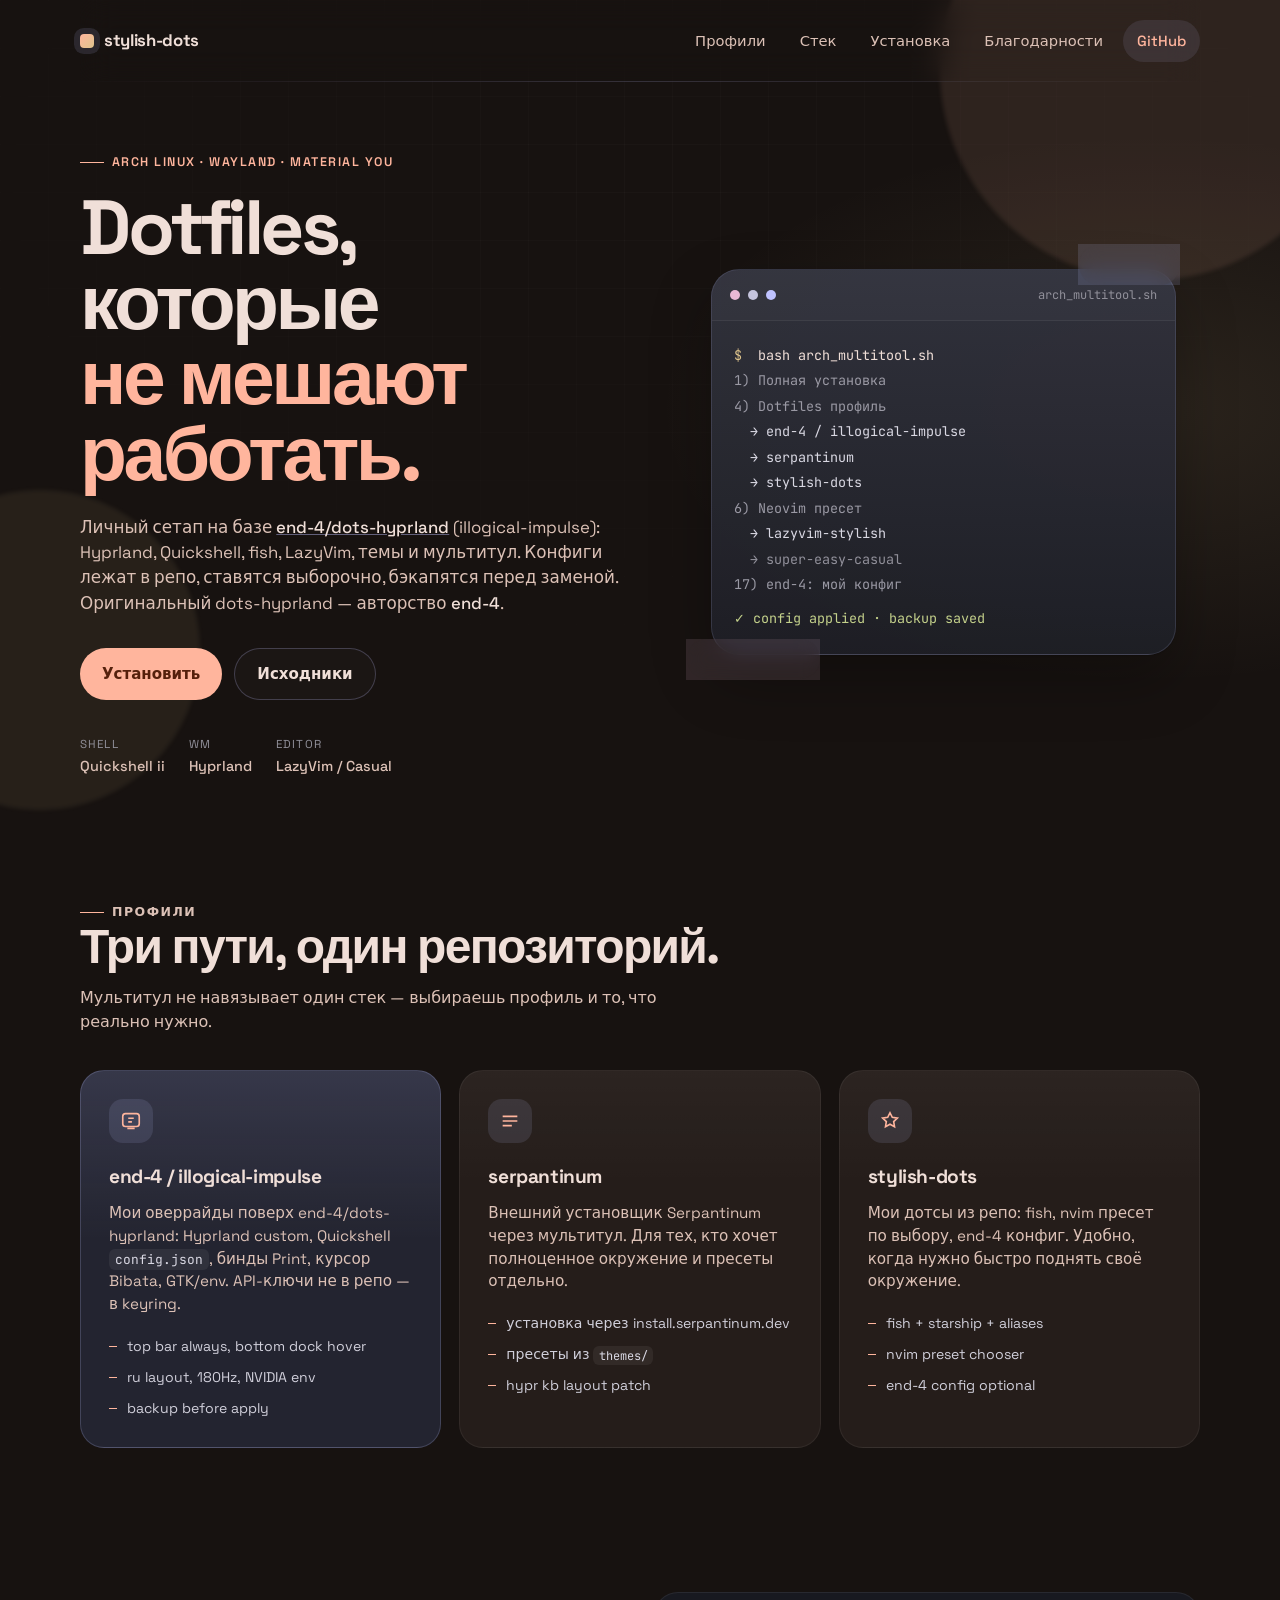
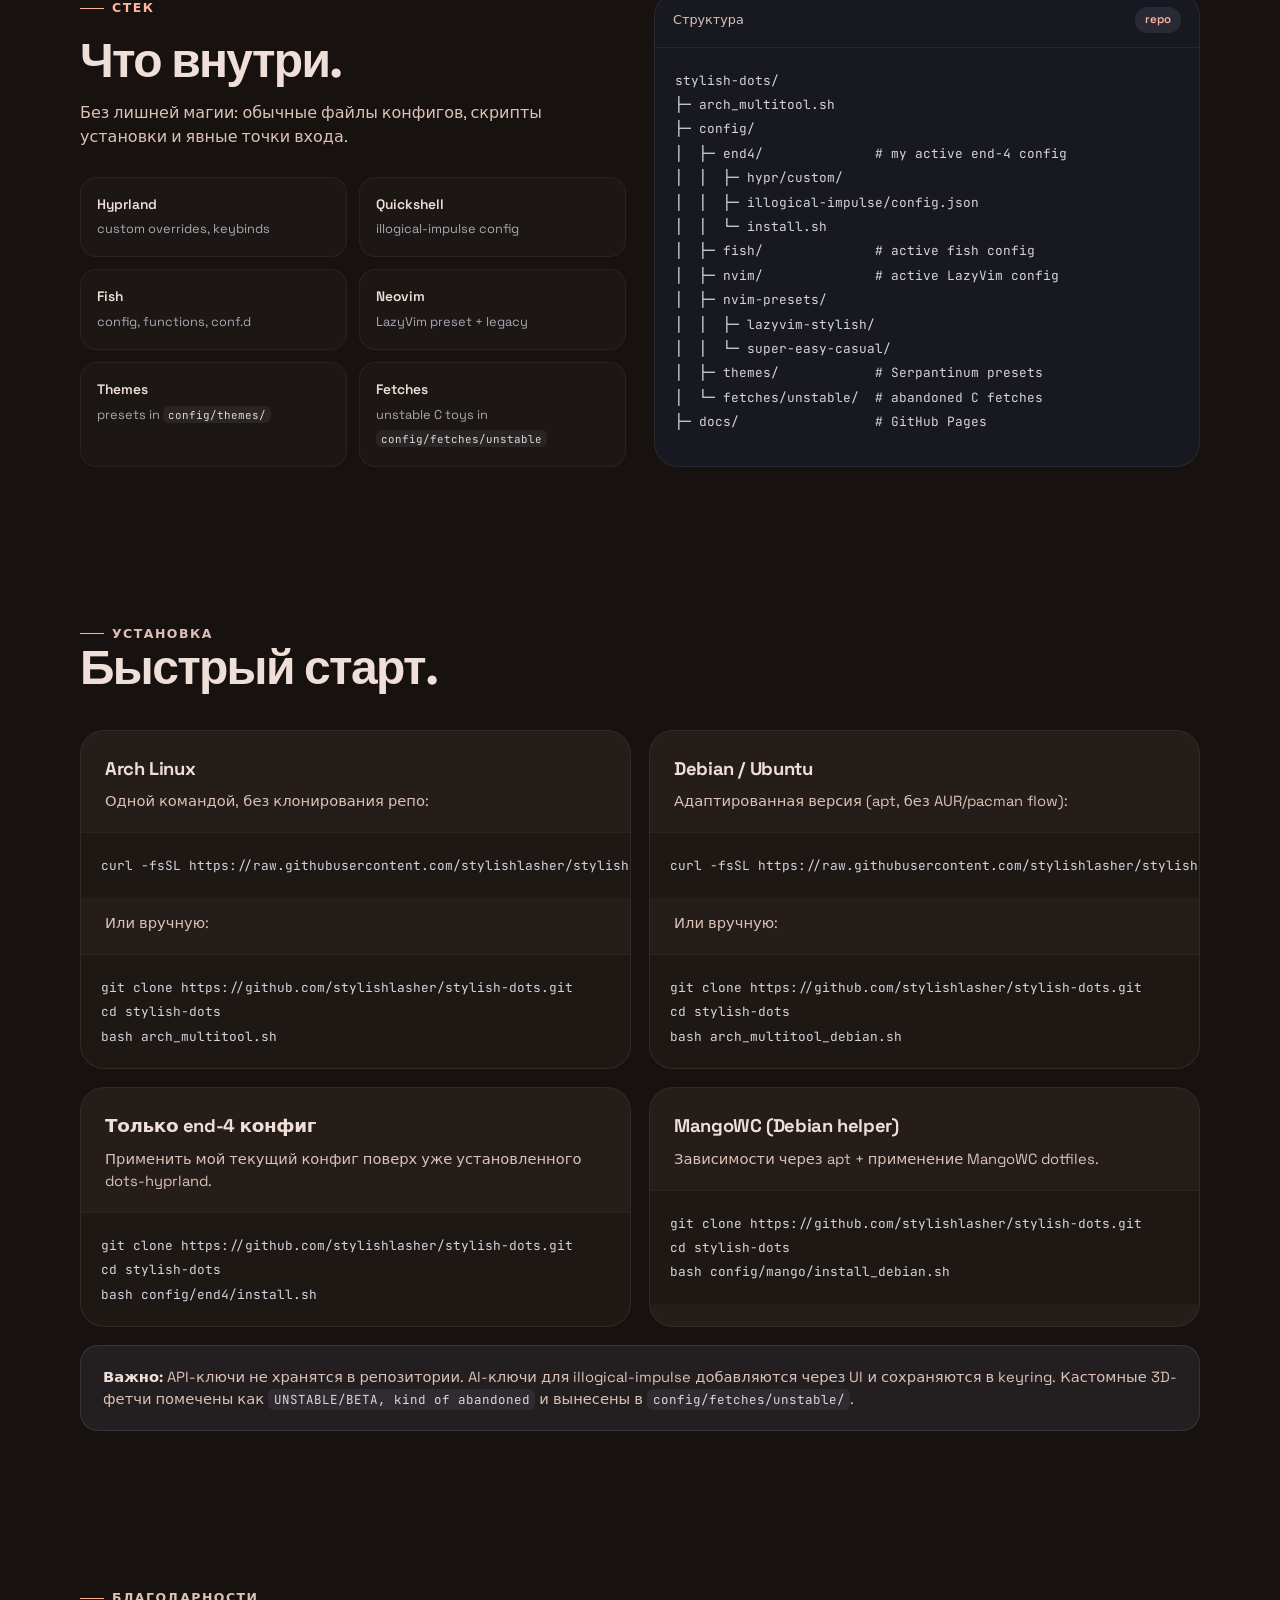
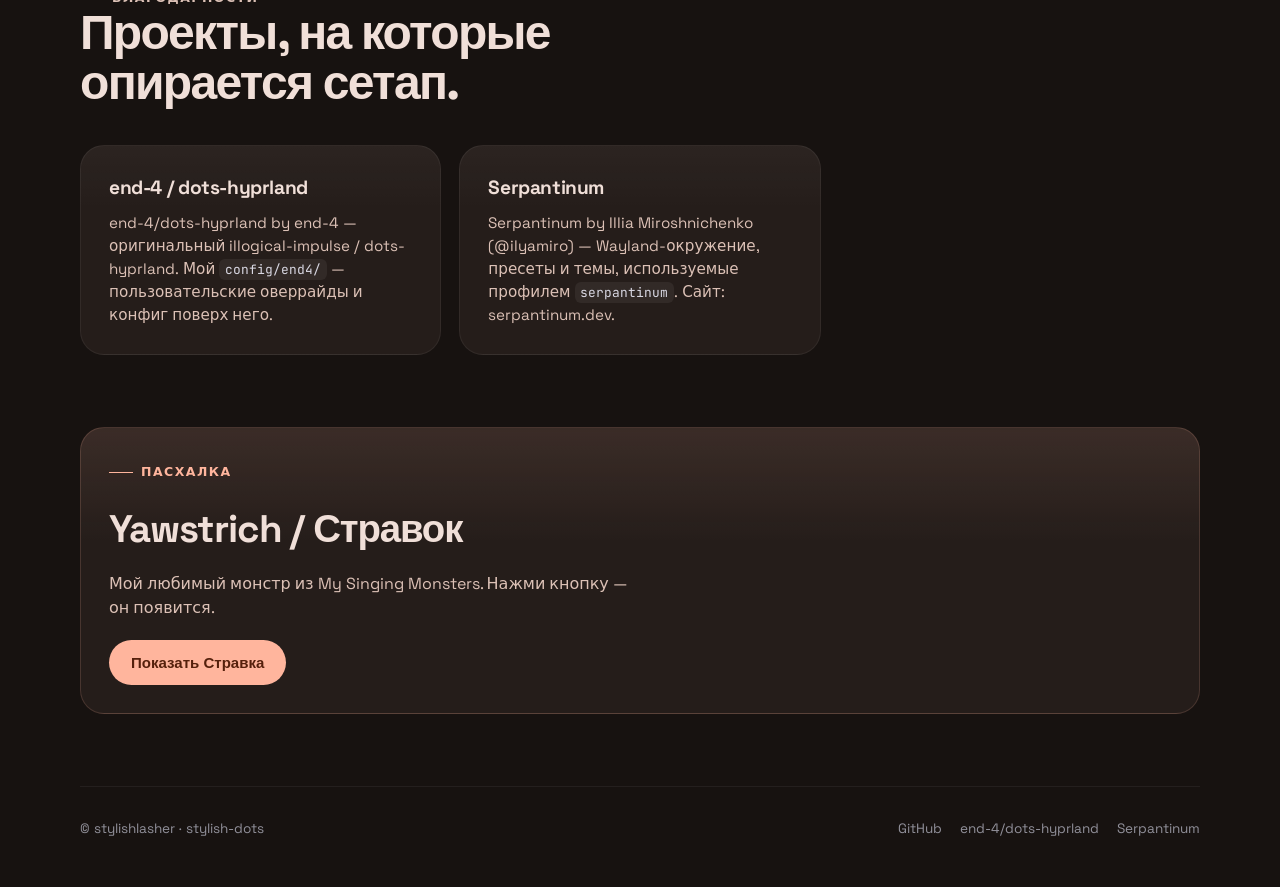
==== docs/index.html @ 2ef16d29 "Replace hidden easter egg with Yawstrich section and button" ====
<!doctype html>
<html lang="ru">
<head>
  <meta charset="utf-8">
  <meta name="viewport" content="width=device-width, initial-scale=1">
  <title>stylish-dots — Material You dotfiles</title>
  <meta name="description" content="Arch Linux dotfiles: end-4 / illogical-impulse, fish, LazyVim, themes, multitool.">
  <link rel="preconnect" href="https://fonts.googleapis.com">
  <link rel="preconnect" href="https://fonts.gstatic.com" crossorigin>
  <link href="https://fonts.googleapis.com/css2?family=Google+Sans:wght@400;500;700&family=Space+Grotesk:wght@400;500;700&family=JetBrains+Mono:wght@400;500&display=swap" rel="stylesheet">
  <link rel="stylesheet" href="./styles.css">
  <script>
    (function () {
      var themes = ["lavender", "ocean", "sage", "peach", "rose", "amber"];
      var pick = themes[Math.floor(Math.random() * themes.length)];
      document.documentElement.dataset.theme = pick;
    })();
  </script>
</head>
<body>
  <div class="bg-shape bg-shape-a"></div>
  <div class="bg-shape bg-shape-b"></div>
  <div class="bg-grid"></div>

  <header class="topbar wrap">
    <a class="brand" href="#top" aria-label="stylish-dots">
      <span class="brand-mark" id="brand-mark" title="stylish-dots"></span>
      <span class="brand-name">stylish-dots</span>
    </a>
    <nav class="nav">
      <a href="#profiles">Профили</a>
      <a href="#stack">Стек</a>
      <a href="#install">Установка</a>
      <a href="#credits">Благодарности</a>
      <a href="https://github.com/stylishlasher/stylish-dots" class="nav-gh">GitHub</a>
    </nav>
  </header>

  <main id="top">
    <section class="hero wrap">
      <div class="hero-copy">
        <p class="eyebrow">Arch Linux · Wayland · Material You</p>
        <h1>Dotfiles, которые<br><span class="accent">не мешают работать.</span></h1>
        <p class="lead">Личный сетап на базе <strong><a href="https://github.com/end-4/dots-hyprland" style="color:inherit;text-decoration:underline;text-decoration-color:rgba(191,194,255,.45)">end-4/dots-hyprland</a></strong> (illogical-impulse): Hyprland, Quickshell, fish, LazyVim, темы и мультитул. Конфиги лежат в репо, ставятся выборочно, бэкапятся перед заменой. Оригинальный dots-hyprland — авторство <strong>end-4</strong>.</p>
        <div class="actions">
          <a class="btn btn-primary" href="#install">Установить</a>
          <a class="btn btn-ghost" href="https://github.com/stylishlasher/stylish-dots">Исходники</a>
        </div>
        <div class="meta-row">
          <div class="meta"><span class="meta-k">Shell</span><span class="meta-v">Quickshell ii</span></div>
          <div class="meta"><span class="meta-k">WM</span><span class="meta-v">Hyprland</span></div>
          <div class="meta"><span class="meta-k">Editor</span><span class="meta-v">LazyVim / Casual</span></div>
        </div>
      </div>
      <div class="hero-panel" aria-hidden="true">
        <div class="panel-window">
          <div class="panel-title">
            <span class="dot"></span><span class="dot"></span><span class="dot"></span>
            <span class="panel-title-text">arch_multitool.sh</span>
          </div>
          <div class="panel-body">
            <div class="line"><span class="p">$</span> bash arch_multitool.sh</div>
            <div class="line muted">  1) Полная установка</div>
            <div class="line muted">  4) Dotfiles профиль</div>
            <div class="line pick">     → end-4 / illogical-impulse</div>
            <div class="line pick">     → serpantinum</div>
            <div class="line pick">     → stylish-dots</div>
            <div class="line muted">  6) Neovim пресет</div>
            <div class="line pick">     → lazyvim-stylish</div>
            <div class="line pick dim">     → super-easy-casual</div>
            <div class="line muted"> 17) end-4: мой конфиг</div>
            <div class="line ok">✓ config applied · backup saved</div>
          </div>
        </div>
        <div class="chip chip-a">Material You</div>
        <div class="chip chip-b">no secrets in repo</div>
      </div>
    </section>

    <section id="profiles" class="section wrap">
      <div class="section-head">
        <p class="eyebrow">Профили</p>
        <h2>Три пути, один репозиторий.</h2>
        <p>Мультитул не навязывает один стек — выбираешь профиль и то, что реально нужно.</p>
      </div>
      <div class="cards">
        <article class="card card-featured">
          <div class="card-icon">
            <svg viewBox="0 0 24 24" fill="none" stroke="currentColor" stroke-width="1.8"><rect x="3" y="4" width="18" height="14" rx="3"/><path d="M8 20h8M9 9h6M9 13h4"/></svg>
          </div>
          <h3>end-4 / illogical-impulse</h3>
          <p>Мои оверрайды поверх <a href="https://github.com/end-4/dots-hyprland">end-4/dots-hyprland</a>: Hyprland custom, Quickshell <code>config.json</code>, бинды Print, курсор Bibata, GTK/env. API-ключи не в репо — в keyring.</p>
          <ul class="list">
            <li>top bar always, bottom dock hover</li>
            <li>ru layout, 180Hz, NVIDIA env</li>
            <li>backup before apply</li>
          </ul>
        </article>
        <article class="card">
          <div class="card-icon">
            <svg viewBox="0 0 24 24" fill="none" stroke="currentColor" stroke-width="1.8"><path d="M4 7h16M4 12h16M4 17h10"/></svg>
          </div>
          <h3>serpantinum</h3>
          <p>Внешний установщик Serpantinum через мультитул. Для тех, кто хочет полноценное окружение и пресеты отдельно.</p>
          <ul class="list">
            <li>установка через install.serpantinum.dev</li>
            <li>пресеты из <code>themes/</code></li>
            <li>hypr kb layout patch</li>
          </ul>
        </article>
        <article class="card">
          <div class="card-icon">
            <svg viewBox="0 0 24 24" fill="none" stroke="currentColor" stroke-width="1.8"><path d="M12 3l2.5 5 5.5.8-4 3.9.9 5.5-4.9-2.6-4.9 2.6.9-5.5-4-3.9 5.5-.8L12 3z"/></svg>
          </div>
          <h3>stylish-dots</h3>
          <p>Мои дотсы из репо: fish, nvim пресет по выбору, end-4 конфиг. Удобно, когда нужно быстро поднять своё окружение.</p>
          <ul class="list">
            <li>fish + starship + aliases</li>
            <li>nvim preset chooser</li>
            <li>end-4 config optional</li>
          </ul>
        </article>
      </div>
    </section>

    <section id="stack" class="section wrap">
      <div class="split">
        <div>
          <p class="eyebrow">Стек</p>
          <h2>Что внутри.</h2>
          <p class="muted-p">Без лишней магии: обычные файлы конфигов, скрипты установки и явные точки входа.</p>
          <div class="stack-grid">
            <div class="stack-item"><span class="stack-k">Hyprland</span><span class="stack-v">custom overrides, keybinds</span></div>
            <div class="stack-item"><span class="stack-k">Quickshell</span><span class="stack-v">illogical-impulse config</span></div>
            <div class="stack-item"><span class="stack-k">Fish</span><span class="stack-v">config, functions, conf.d</span></div>
            <div class="stack-item"><span class="stack-k">Neovim</span><span class="stack-v">LazyVim preset + legacy</span></div>
            <div class="stack-item"><span class="stack-k">Themes</span><span class="stack-v">presets in <code>config/themes/</code></span></div>
            <div class="stack-item"><span class="stack-k">Fetches</span><span class="stack-v">unstable C toys in <code>config/fetches/unstable</code></span></div>
          </div>
        </div>
        <div class="code-card">
          <div class="code-head">
            <span>Структура</span>
            <span class="code-badge">repo</span>
          </div>
<pre><code>stylish-dots/
├─ arch_multitool.sh
├─ config/
│  ├─ end4/              # my active end-4 config
│  │  ├─ hypr/custom/
│  │  ├─ illogical-impulse/config.json
│  │  └─ install.sh
│  ├─ fish/              # active fish config
│  ├─ nvim/              # active LazyVim config
│  ├─ nvim-presets/
│  │  ├─ lazyvim-stylish/
│  │  └─ super-easy-casual/
│  ├─ themes/            # Serpantinum presets
│  └─ fetches/unstable/  # abandoned C fetches
├─ docs/                 # GitHub Pages</code></pre>
        </div>
      </div>
    </section>

    <section id="install" class="section wrap">
      <div class="section-head">
        <p class="eyebrow">Установка</p>
        <h2>Быстрый старт.</h2>
      </div>
      <div class="install-grid">
        <div class="install-card">
          <h3>Arch Linux</h3>
          <p>Одной командой, без клонирования репо:</p>
          <pre><code>curl -fsSL https://raw.githubusercontent.com/stylishlasher/stylish-dots/main/arch_multitool.sh | bash</code></pre>
          <p style="margin-top:14px">Или вручную:</p>
          <pre><code>git clone https://github.com/stylishlasher/stylish-dots.git
cd stylish-dots
bash arch_multitool.sh</code></pre>
        </div>
        <div class="install-card">
          <h3>Debian / Ubuntu</h3>
          <p>Адаптированная версия (apt, без AUR/pacman flow):</p>
          <pre><code>curl -fsSL https://raw.githubusercontent.com/stylishlasher/stylish-dots/main/arch_multitool_debian.sh | bash</code></pre>
          <p style="margin-top:14px">Или вручную:</p>
          <pre><code>git clone https://github.com/stylishlasher/stylish-dots.git
cd stylish-dots
bash arch_multitool_debian.sh</code></pre>
        </div>
      </div>
      <div class="install-grid" style="margin-top:18px">
        <div class="install-card">
          <h3>Только end-4 конфиг</h3>
          <p>Применить мой текущий конфиг поверх уже установленного dots-hyprland.</p>
          <pre><code>git clone https://github.com/stylishlasher/stylish-dots.git
cd stylish-dots
bash config/end4/install.sh</code></pre>
        </div>
        <div class="install-card">
          <h3>MangoWC (Debian helper)</h3>
          <p>Зависимости через apt + применение MangoWC dotfiles.</p>
          <pre><code>git clone https://github.com/stylishlasher/stylish-dots.git
cd stylish-dots
bash config/mango/install_debian.sh</code></pre>
        </div>
      </div>
      <div class="note">
        <strong>Важно:</strong> API-ключи не хранятся в репозитории. AI-ключи для illogical-impulse добавляются через UI и сохраняются в keyring. Кастомные 3D-фетчи помечены как <code>UNSTABLE/BETA, kind of abandoned</code> и вынесены в <code>config/fetches/unstable/</code>.
      </div>
    </section>

    <section id="credits" class="section wrap">
      <div class="section-head">
        <p class="eyebrow">Благодарности</p>
        <h2>Проекты, на которые опирается сетап.</h2>
      </div>
      <div class="cards">
        <article class="card">
          <h3>end-4 / dots-hyprland</h3>
          <p><a href="https://github.com/end-4/dots-hyprland">end-4/dots-hyprland</a> by <a href="https://github.com/end-4">end-4</a> — оригинальный illogical-impulse / dots-hyprland. Мой <code>config/end4/</code> — пользовательские оверрайды и конфиг поверх него.</p>
        </article>
        <article class="card">
          <h3>Serpantinum</h3>
          <p><a href="https://github.com/ilyamiro/serpantinum">Serpantinum</a> by <a href="https://github.com/ilyamiro">Illia Miroshnichenko (@ilyamiro)</a> — Wayland-окружение, пресеты и темы, используемые профилем <code>serpantinum</code>. Сайт: <a href="https://serpantinum.dev">serpantinum.dev</a>.</p>
        </article>
      </div>
    </section>
  </main>

  <section class="section wrap yawstrich-section" id="yawstrich">
    <div class="yawstrich-card">
      <div class="yawstrich-copy">
        <p class="eyebrow">Пасхалка</p>
        <h2>Yawstrich / Стравок</h2>
        <p class="muted-p">Мой любимый монстр из My Singing Monsters. Нажми кнопку — он появится.</p>
        <button class="btn btn-primary yawstrich-btn" id="yawstrich-toggle" type="button">Показать Стравка</button>
      </div>
      <div class="yawstrich-media" id="yawstrich-media" hidden>
        <img src="https://s15.gifyu.com/images/bcRl1.gif" alt="Yawstrich (Стравок) из My Singing Monsters" loading="lazy">
      </div>
    </div>
  </section>

  <footer class="footer wrap">
    <div>© stylishlasher · stylish-dots</div>
    <div class="footer-links">
      <a href="https://github.com/stylishlasher/stylish-dots">GitHub</a>
      <a href="https://github.com/end-4/dots-hyprland">end-4/dots-hyprland</a>
      <a href="https://github.com/ilyamiro/serpantinum">Serpantinum</a>
    </div>
  </footer>

  <script>
    (function () {
      var btn = document.getElementById("yawstrich-toggle");
      var media = document.getElementById("yawstrich-media");
      if (!btn || !media) return;
      btn.addEventListener("click", function () {
        var show = media.hasAttribute("hidden");
        if (show) {
          media.removeAttribute("hidden");
          btn.textContent = "Скрыть Стравка";
        } else {
          media.setAttribute("hidden", "");
          btn.textContent = "Показать Стравка";
        }
      });
    })();
  </script>
</body>
</html>
---- docs/styles.css ----
:root,
[data-theme="lavender"] {
  --bg: #121318;
  --bg2: #1a1b21;
  --surface: #1e1f26;
  --surface2: #282932;
  --surface3: #33343f;
  --text: #e4e1e9;
  --muted: #c6c5d0;
  --outline: #45464f;
  --primary: #bfc2ff;
  --on-primary: #272b60;
  --primary-container: #3e4278;
  --secondary: #c5c4dd;
  --tertiary: #e8b9d5;
  --ok: #b7d394;
  --glow-a: rgba(191,194,255,.18);
  --glow-b: rgba(232,185,213,.12);
  --radius: 24px;
  --radius-sm: 14px;
  --shadow: 0 1px 2px rgba(0,0,0,.2), 0 24px 60px rgba(0,0,0,.28);
}
[data-theme="ocean"] {
  --bg: #0f141b; --bg2: #151b24; --surface: #19202b; --surface2: #222b38; --surface3: #2d3848;
  --text: #dfe3ea; --muted: #bcc7d6; --outline: #3f4b5d;
  --primary: #9ccaff; --on-primary: #003258; --primary-container: #00497d;
  --secondary: #b8c8da; --tertiary: #d0bfe8; --ok: #95d5a7;
  --glow-a: rgba(156,202,255,.18); --glow-b: rgba(208,191,232,.10);
}
[data-theme="sage"] {
  --bg: #111411; --bg2: #171c17; --surface: #1c211c; --surface2: #262d26; --surface3: #303a31;
  --text: #e1e4dc; --muted: #c2c9bd; --outline: #434a42;
  --primary: #a8d5a0; --on-primary: #153718; --primary-container: #2c4f2d;
  --secondary: #bccbb4; --tertiary: #a0cfd0; --ok: #b7d394;
  --glow-a: rgba(168,213,160,.16); --glow-b: rgba(160,207,208,.10);
}
[data-theme="peach"] {
  --bg: #171210; --bg2: #1f1815; --surface: #251d1a; --surface2: #312724; --surface3: #3d302c;
  --text: #f0dfd8; --muted: #dcc1b6; --outline: #5a4942;
  --primary: #ffb59d; --on-primary: #55200c; --primary-container: #71361f;
  --secondary: #e7bdb0; --tertiary: #dec48c; --ok: #c4d18b;
  --glow-a: rgba(255,181,157,.16); --glow-b: rgba(222,196,140,.10);
}
[data-theme="rose"] {
  --bg: #181215; --bg2: #20181c; --surface: #261d22; --surface2: #32272d; --surface3: #3e3138;
  --text: #efdfe4; --muted: #d7c1ca; --outline: #56424d;
  --primary: #ffb0cf; --on-primary: #5d1139; --primary-container: #7a2950;
  --secondary: #e2bdcb; --tertiary: #f2bb9a; --ok: #c2d59a;
  --glow-a: rgba(255,176,207,.16); --glow-b: rgba(242,187,154,.10);
}
[data-theme="amber"] {
  --bg: #15130d; --bg2: #1d1a12; --surface: #232017; --surface2: #2f2a1f; --surface3: #3b3528;
  --text: #ebe2cf; --muted: #d2c5a7; --outline: #514a36;
  --primary: #e4c46d; --on-primary: #3b2f00; --primary-container: #564500;
  --secondary: #d1c6a1; --tertiary: #adcfae; --ok: #b7d394;
  --glow-a: rgba(228,196,109,.16); --glow-b: rgba(173,207,174,.08);
}
*, *::before, *::after { box-sizing: border-box; }
html { scroll-behavior: smooth; }
body {
  margin: 0;
  color: var(--text);
  background: radial-gradient(1200px 500px at 15% -10%, var(--glow-a), transparent 60%),
              radial-gradient(900px 500px at 90% 10%, var(--glow-b), transparent 55%),
              var(--bg);
  font-family: "Google Sans", "Space Grotesk", system-ui, sans-serif;
  line-height: 1.5;
  overflow-x: hidden;
  transition: background .35s ease, color .25s ease;
}
a { color: inherit; text-decoration: none; }
code, pre { font-family: "JetBrains Mono", ui-monospace, monospace; }
.wrap { width: min(1120px, calc(100% - 48px)); margin: 0 auto; }

.bg-shape { position: fixed; border-radius: 50%; filter: blur(2px); pointer-events: none; z-index: -2; }
.bg-shape-a { width: 420px; height: 420px; top: -140px; right: -80px; background: color-mix(in srgb, var(--primary) 10%, transparent); }
.bg-shape-b { width: 320px; height: 320px; bottom: 10%; left: -120px; background: color-mix(in srgb, var(--tertiary) 8%, transparent); }
.bg-grid {
  position: fixed; inset: 0; z-index: -3; pointer-events: none;
  background-image: linear-gradient(rgba(255,255,255,.02) 1px, transparent 1px),
                    linear-gradient(90deg, rgba(255,255,255,.02) 1px, transparent 1px);
  background-size: 48px 48px;
  mask-image: radial-gradient(ellipse 70% 60% at 50% 20%, black, transparent);
}

.topbar {
  position: sticky; top: 0; z-index: 20;
  display: flex; align-items: center; justify-content: space-between;
  padding: 20px 0;
  backdrop-filter: blur(16px);
}
.topbar::after {
  content: ""; position: absolute; left: -24px; right: -24px; bottom: 0; height: 1px;
  background: linear-gradient(90deg, transparent, rgba(191,194,255,.18), transparent);
}
.brand { display: inline-flex; align-items: center; gap: 10px; font-weight: 700; letter-spacing: -0.02em; }
.brand-mark {
  width: 14px; height: 14px; border-radius: 4px; background: linear-gradient(135deg, var(--primary), var(--tertiary));
  box-shadow: 0 0 0 6px rgba(191,194,255,.12);
}
.brand-name { font-size: 1.05rem; }
.nav { display: flex; gap: 6px; align-items: center; }
.nav a {
  padding: 10px 14px; border-radius: 999px; color: var(--muted); font-size: .92rem; font-weight: 500;
  transition: background .2s, color .2s;
}
.nav a:hover { background: rgba(255,255,255,.06); color: var(--text); }
.nav .nav-gh { color: var(--primary); background: rgba(191,194,255,.1); }
.nav .nav-gh:hover { background: rgba(191,194,255,.16); }

.hero {
  display: grid; grid-template-columns: 1.05fr .95fr; gap: 40px;
  padding: 64px 0 40px; align-items: center;
}
.eyebrow {
  display: inline-flex; align-items: center; gap: 8px;
  margin: 0 0 18px; color: var(--primary); font-size: .78rem; font-weight: 600;
  letter-spacing: .12em; text-transform: uppercase;
}
.eyebrow::before { content: ""; width: 24px; height: 1px; background: var(--primary); }
h1 {
  margin: 0; font-family: "Space Grotesk", "Google Sans", sans-serif;
  font-size: clamp(2.6rem, 6vw, 4.8rem); line-height: .98; letter-spacing: -0.045em;
  text-wrap: balance;
}
.accent { color: var(--primary); }
.lead { max-width: 60ch; margin: 24px 0 0; color: var(--muted); font-size: 1.05rem; }
.lead strong { color: var(--text); font-weight: 500; }
.actions { display: flex; gap: 12px; margin-top: 32px; flex-wrap: wrap; }
.btn {
  display: inline-flex; align-items: center; justify-content: center;
  padding: 14px 22px; border-radius: 999px; font-weight: 600; font-size: .94rem;
  transition: transform .2s, background .2s, border-color .2s;
}
.btn:hover { transform: translateY(-1px); }
.btn-primary { background: var(--primary); color: var(--on-primary); }
.btn-primary:hover { background: #cfd1ff; }
.btn-ghost { border: 1px solid rgba(191,194,255,.24); color: var(--text); background: rgba(255,255,255,.02); }
.btn-ghost:hover { background: rgba(255,255,255,.05); border-color: rgba(191,194,255,.36); }

.meta-row { display: flex; gap: 24px; margin-top: 36px; flex-wrap: wrap; }
.meta { display: flex; flex-direction: column; gap: 2px; }
.meta-k { font-size: .72rem; text-transform: uppercase; letter-spacing: .1em; color: #91909a; }
.meta-v { font-size: .9rem; font-weight: 500; color: var(--muted); }

.hero-panel { position: relative; padding: 24px; }
.panel-window {
  background: linear-gradient(180deg, rgba(50,51,62,.95), rgba(30,31,38,.95));
  border: 1px solid rgba(191,194,255,.14);
  border-radius: 28px; box-shadow: var(--shadow); overflow: hidden;
}
.panel-title {
  display: flex; align-items: center; gap: 8px; padding: 16px 18px;
  border-bottom: 1px solid rgba(255,255,255,.06); background: rgba(255,255,255,.02);
}
.dot { width: 10px; height: 10px; border-radius: 50%; background: #5a5b66; }
.dot:nth-child(1) { background: #e8b9d5; }
.dot:nth-child(2) { background: #c5c4dd; }
.dot:nth-child(3) { background: #bfc2ff; }
.panel-title-text { margin-left: auto; font-size: .75rem; color: #91909a; font-family: "JetBrains Mono", monospace; }
.panel-body { padding: 22px; font-family: "JetBrains Mono", monospace; font-size: .84rem; line-height: 1.9; }
.line { white-space: nowrap; }
.p { color: var(--tertiary); margin-right: 8px; }
.muted { color: #9a99a4; }
.pick { color: #d9d8e3; padding-left: 16px; }
.pick.dim { color: #91909a; }
.ok { color: var(--ok); margin-top: 8px; }
.chip {
  position: absolute; padding: 10px 14px; border-radius: 999px; font-size: .75rem; font-weight: 600;
  backdrop-filter: blur(10px); border: 1px solid rgba(255,255,255,.08);
}
.chip-a { top: 0; right: 20px; background: rgba(191,194,255,.14); color: var(--primary); }
.chip-b { bottom: 0; left: 0; background: rgba(232,185,213,.12); color: var(--tertiary); }

.section { padding: 72px 0; }
.section-head { max-width: 640px; margin-bottom: 36px; }
.section-head h2, .split h2 {
  margin: 0; font-family: "Space Grotesk", "Google Sans", sans-serif;
  font-size: clamp(2rem, 4vw, 3rem); line-height: 1.05; letter-spacing: -0.035em;
}
.section-head p, .muted-p { color: var(--muted); margin: 14px 0 0; }

.cards { display: grid; grid-template-columns: repeat(3, 1fr); gap: 18px; }
.card {
  background: linear-gradient(180deg, rgba(255,255,255,.03), transparent 30%), var(--surface);
  border: 1px solid rgba(255,255,255,.06);
  border-radius: var(--radius); padding: 28px;
  transition: transform .2s, border-color .2s, background .2s;
}
.card:hover { transform: translateY(-2px); border-color: rgba(191,194,255,.2); }
.card-featured { background: linear-gradient(180deg, rgba(191,194,255,.12), transparent 45%), #232430; border-color: rgba(191,194,255,.2); }
.card-icon {
  width: 44px; height: 44px; border-radius: 14px; display: grid; place-items: center;
  background: rgba(191,194,255,.12); color: var(--primary); margin-bottom: 20px;
}
.card-icon svg { width: 22px; height: 22px; }
.card h3 { margin: 0 0 10px; font-size: 1.2rem; letter-spacing: -0.02em; }
.card p { margin: 0; color: var(--muted); font-size: .95rem; }
.card code, .note code, .stack-v code { font-size: .85em; padding: .15em .45em; border-radius: 6px; background: rgba(255,255,255,.06); color: #d9d8e3; }
.list { list-style: none; padding: 0; margin: 20px 0 0; display: grid; gap: 10px; }
.list li { color: #d0cfda; font-size: .88rem; padding-left: 18px; position: relative; }
.list li::before { content: ""; position: absolute; left: 0; top: .7em; width: 8px; height: 1px; background: var(--primary); }

.split { display: grid; grid-template-columns: 1fr 1fr; gap: 28px; align-items: stretch; }
.stack-grid { margin-top: 28px; display: grid; grid-template-columns: 1fr 1fr; gap: 12px; }
.stack-item {
  padding: 16px; border-radius: 16px; background: rgba(255,255,255,.025); border: 1px solid rgba(255,255,255,.05);
}
.stack-k { display: block; font-size: .86rem; font-weight: 600; margin-bottom: 2px; }
.stack-v { color: #a9a8b3; font-size: .8rem; }
.code-card {
  background: #181920; border: 1px solid rgba(255,255,255,.07); border-radius: var(--radius); overflow: hidden;
}
.code-head {
  display: flex; align-items: center; justify-content: space-between;
  padding: 14px 18px; font-size: .8rem; color: var(--muted); border-bottom: 1px solid rgba(255,255,255,.06);
}
.code-badge { padding: 4px 10px; border-radius: 999px; background: rgba(191,194,255,.1); color: var(--primary); font-size: .72rem; font-weight: 600; }
.code-card pre, .install-card pre { margin: 0; padding: 20px; overflow-x: auto; }
.code-card code, .install-card code { font-size: .8rem; line-height: 1.75; color: #d4d3de; }

.install-grid { display: grid; grid-template-columns: 1fr 1fr; gap: 18px; }
.install-card {
  background: var(--surface); border: 1px solid rgba(255,255,255,.06); border-radius: var(--radius); overflow: hidden;
}
.install-card h3 { margin: 0; padding: 24px 24px 0; font-size: 1.15rem; letter-spacing: -0.02em; }
.install-card p { margin: 8px 0 0; padding: 0 24px 20px; color: var(--muted); font-size: .92rem; }
.install-card pre { background: rgba(0,0,0,.18); border-top: 1px solid rgba(255,255,255,.05); }
.note {
  margin-top: 18px; padding: 20px 22px; border-radius: 18px;
  background: rgba(191,194,255,.07); border: 1px solid rgba(191,194,255,.12);
  color: var(--muted); font-size: .92rem;
}
.note strong { color: var(--text); }

.footer {
  display: flex; justify-content: space-between; gap: 16px; align-items: center;
  padding: 32px 0 48px; color: #91909a; font-size: .85rem;
  border-top: 1px solid rgba(255,255,255,.06);
}
.footer-links { display: flex; gap: 18px; }
.footer-links a:hover { color: var(--text); }

@media (max-width: 980px) {
  .hero, .split { grid-template-columns: 1fr; }
  .hero { padding-top: 40px; gap: 24px; }
  .hero-panel { padding: 0; max-width: 560px; }
  .cards { grid-template-columns: 1fr; }
}
@media (max-width: 640px) {
  .wrap { width: min(1120px, calc(100% - 32px)); }
  .topbar { flex-direction: column; gap: 14px; align-items: flex-start; padding: 16px 0; }
  .nav { flex-wrap: wrap; }
  .nav a { padding: 8px 12px; }
  h1 { font-size: 2.5rem; }
  .section { padding: 56px 0; }
  .stack-grid, .install-grid { grid-template-columns: 1fr; }
  .meta-row { gap: 20px; }
  .panel-body { font-size: .75rem; padding: 18px; }
  .footer { flex-direction: column; align-items: flex-start; }
}
@media (prefers-reduced-motion: reduce) {
  html { scroll-behavior: auto; }
  *, *::before, *::after { transition: none !important; }
}

/* Yawstrich section */
.yawstrich-section { padding-top: 0; }
.yawstrich-card {
  display: grid; grid-template-columns: 1fr 1fr; gap: 24px; align-items: center;
  background: linear-gradient(180deg, color-mix(in srgb, var(--primary) 10%, transparent), transparent 40%), var(--surface);
  border: 1px solid color-mix(in srgb, var(--primary) 16%, transparent);
  border-radius: var(--radius); padding: 28px;
}
.yawstrich-copy h2 { margin: 0; font-family: "Space Grotesk", "Google Sans", sans-serif; font-size: clamp(1.8rem, 3vw, 2.6rem); letter-spacing: -0.03em; }
.yawstrich-copy .muted-p { margin-bottom: 20px; }
.yawstrich-btn { cursor: pointer; border: 0; }
.yawstrich-btn:focus-visible { outline: 2px solid var(--primary); outline-offset: 3px; }
.yawstrich-media { display: grid; place-items: center; min-height: 220px; }
.yawstrich-media[hidden] { display: none !important; }
.yawstrich-media img {
  width: min(100%, 360px); border-radius: 20px; display: block;
  background: rgba(0,0,0,.15); border: 1px solid rgba(255,255,255,.06);
}
@media (max-width: 980px) { .yawstrich-card { grid-template-columns: 1fr; } }
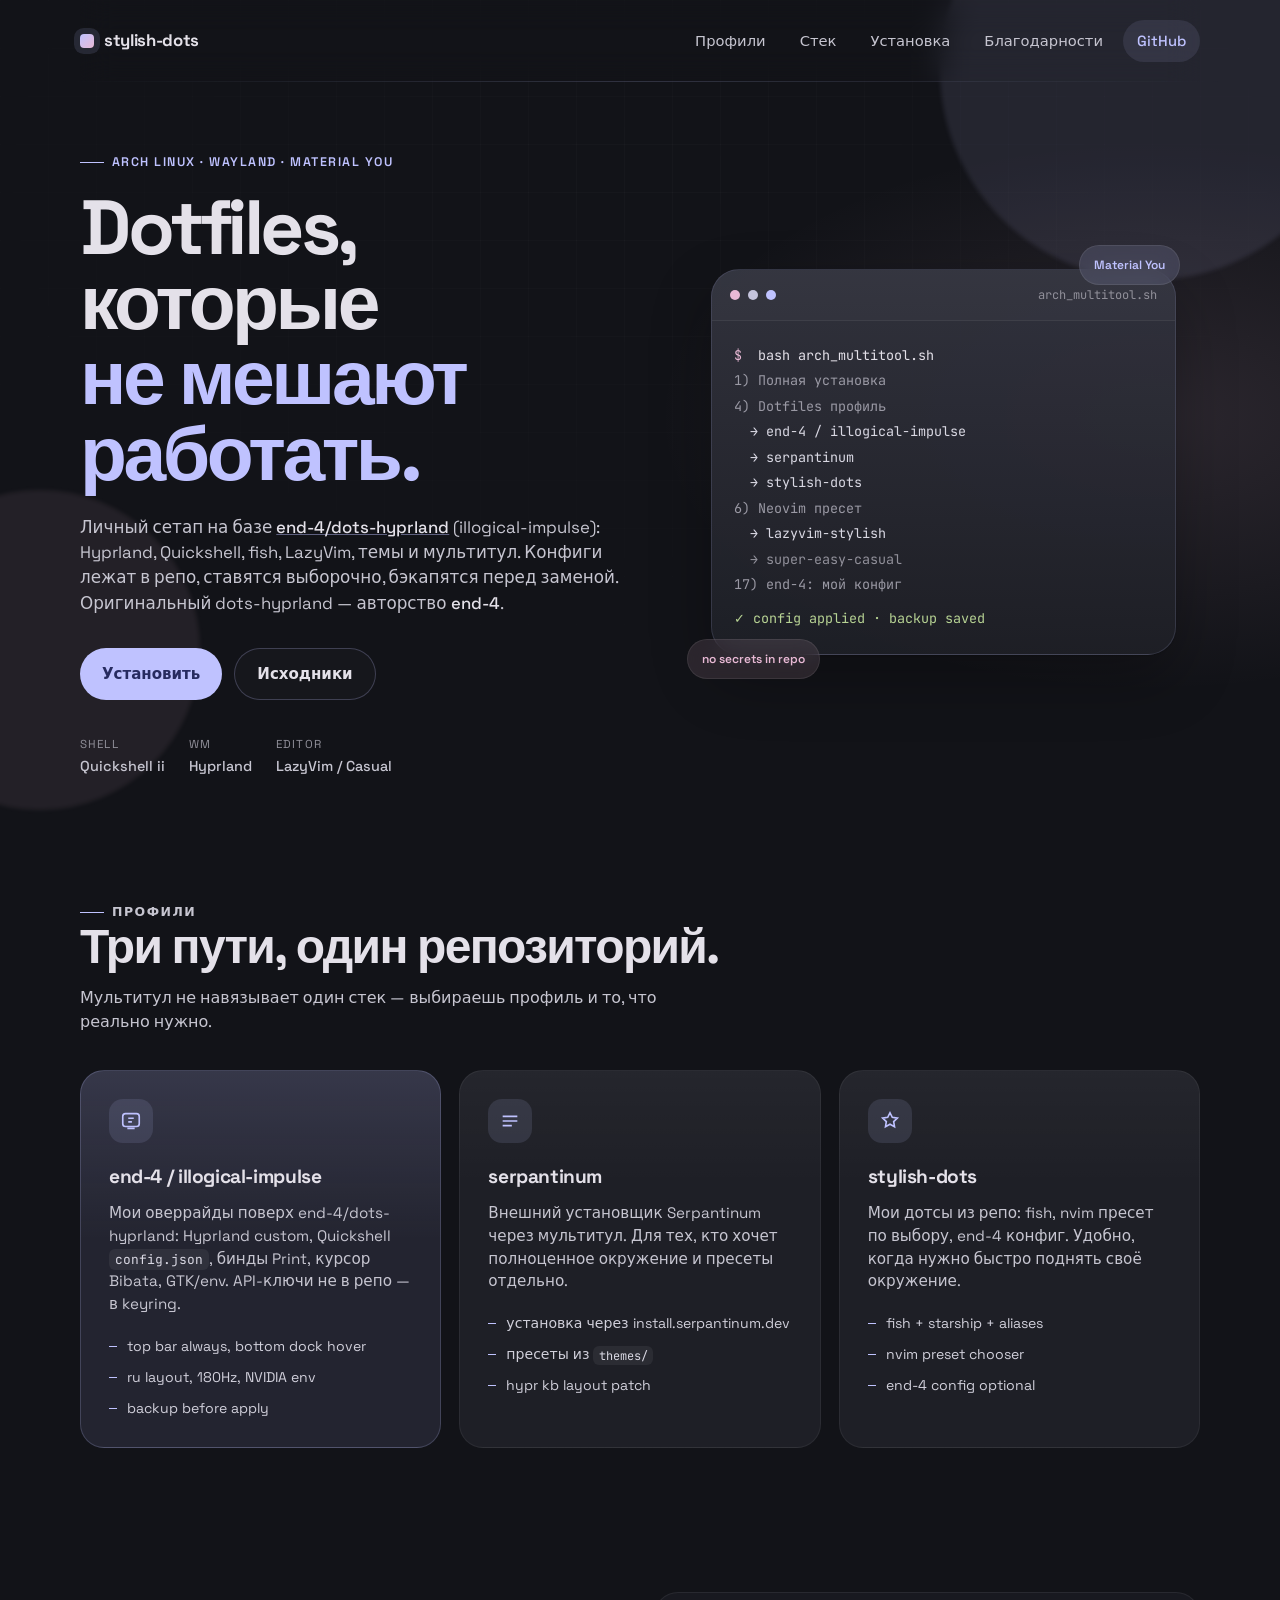
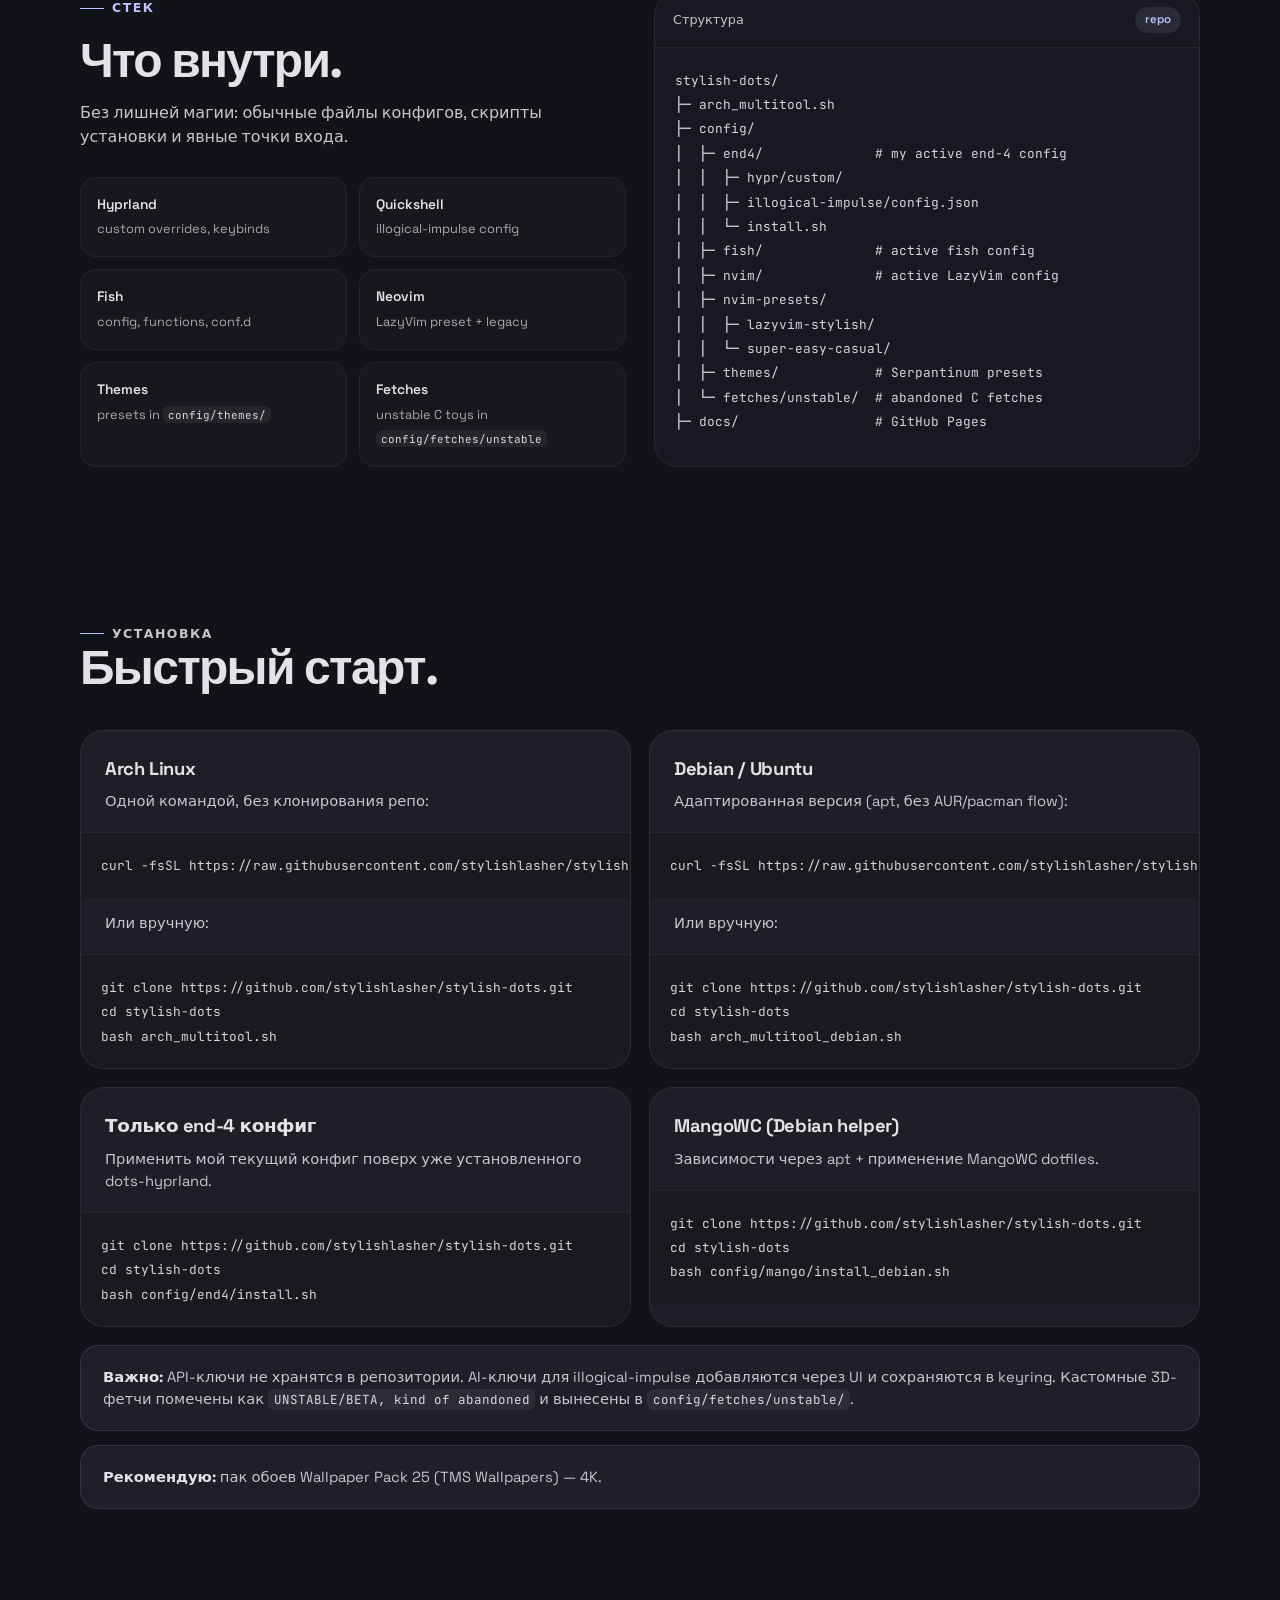
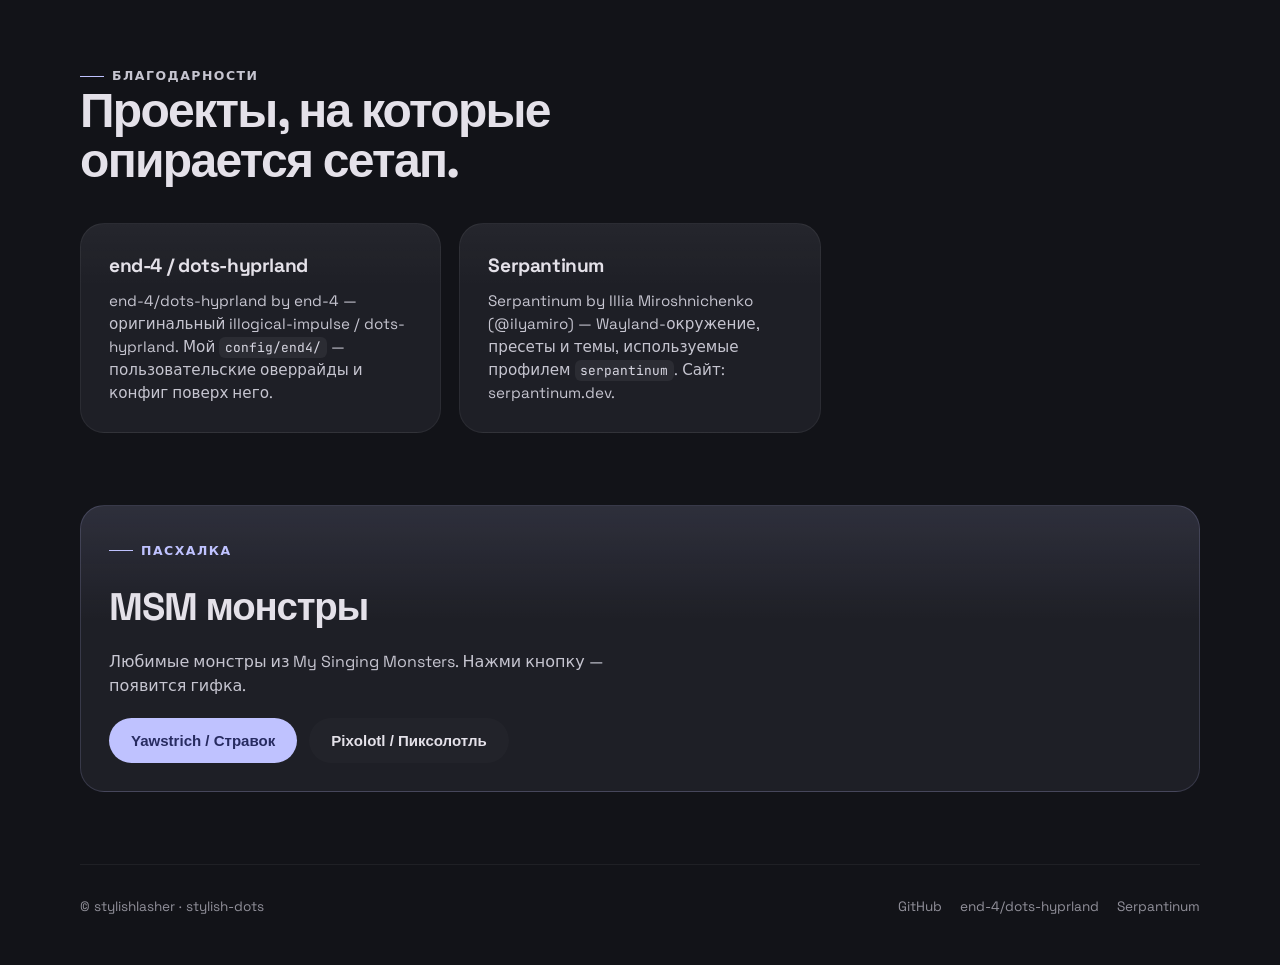
==== commit 7647fe70: "Add wallpaper/extension recommendations and home README generation" ====
--- a/docs/index.html
+++ b/docs/index.html
@@ -206,6 +206,10 @@
       <div class="note">
         <strong>Важно:</strong> API-ключи не хранятся в репозитории. AI-ключи для illogical-impulse добавляются через UI и сохраняются в keyring. Кастомные 3D-фетчи помечены как <code>UNSTABLE/BETA, kind of abandoned</code> и вынесены в <code>config/fetches/unstable/</code>.
       </div>
+
+      <div class="note" style="margin-top:14px">
+        <strong>Рекомендую:</strong> пак обоев <a href="https://forums.tms.sx/threads/wallpaper-pack-25-tms-wallpapers-4k-3840x2160-1-1000.40932/" target="_blank" rel="noopener noreferrer">Wallpaper Pack 25 (TMS Wallpapers) — 4K</a>.
+      </div>
     </section>
 
     <section id="credits" class="section wrap">
@@ -230,12 +234,20 @@
     <div class="yawstrich-card">
       <div class="yawstrich-copy">
         <p class="eyebrow">Пасхалка</p>
-        <h2>Yawstrich / Стравок</h2>
-        <p class="muted-p">Мой любимый монстр из My Singing Monsters. Нажми кнопку — он появится.</p>
-        <button class="btn btn-primary yawstrich-btn" id="yawstrich-toggle" type="button">Показать Стравка</button>
-      </div>
-      <div class="yawstrich-media" id="yawstrich-media" hidden>
-        <img src="https://s15.gifyu.com/images/bcRl1.gif" alt="Yawstrich (Стравок) из My Singing Monsters" loading="lazy">
+        <h2>MSM монстры</h2>
+        <p class="muted-p">Любимые монстры из My Singing Monsters. Нажми кнопку — появится гифка.</p>
+        <div class="monster-actions">
+          <button class="btn btn-primary yawstrich-btn" id="yawstrich-toggle" type="button">Yawstrich / Стравок</button>
+          <button class="btn btn-ghost yawstrich-btn" id="pixolotl-toggle" type="button">Pixolotl / Пиксолотль</button>
+        </div>
+      </div>
+      <div class="yawstrich-media">
+        <div id="yawstrich-media" hidden>
+          <img src="https://s15.gifyu.com/images/bcRl1.gif" alt="Yawstrich (Стравок) из My Singing Monsters" loading="lazy">
+        </div>
+        <div id="pixolotl-media" hidden>
+          <img src="https://s15.gifyu.com/images/bcR8O.gif" alt="Pixolotl (Пиксолотль) из My Singing Monsters" loading="lazy">
+        </div>
       </div>
     </div>
   </section>
@@ -251,19 +263,23 @@
 
   <script>
     (function () {
-      var btn = document.getElementById("yawstrich-toggle");
-      var media = document.getElementById("yawstrich-media");
-      if (!btn || !media) return;
-      btn.addEventListener("click", function () {
-        var show = media.hasAttribute("hidden");
-        if (show) {
-          media.removeAttribute("hidden");
-          btn.textContent = "Скрыть Стравка";
-        } else {
-          media.setAttribute("hidden", "");
-          btn.textContent = "Показать Стравка";
-        }
-      });
+      function setupToggle(btnId, mediaId, showText, hideText) {
+        var btn = document.getElementById(btnId);
+        var media = document.getElementById(mediaId);
+        if (!btn || !media) return;
+        btn.addEventListener("click", function () {
+          var show = media.hasAttribute("hidden");
+          if (show) {
+            media.removeAttribute("hidden");
+            btn.textContent = hideText;
+          } else {
+            media.setAttribute("hidden", "");
+            btn.textContent = showText;
+          }
+        });
+      }
+      setupToggle("yawstrich-toggle", "yawstrich-media", "Yawstrich / Стравок", "Скрыть Стравка");
+      setupToggle("pixolotl-toggle", "pixolotl-media", "Pixolotl / Пиксолотль", "Скрыть Пиксолотля");
     })();
   </script>
 </body>
--- a/docs/styles.css
+++ b/docs/styles.css
@@ -276,8 +276,9 @@
 .yawstrich-copy .muted-p { margin-bottom: 20px; }
 .yawstrich-btn { cursor: pointer; border: 0; }
 .yawstrich-btn:focus-visible { outline: 2px solid var(--primary); outline-offset: 3px; }
-.yawstrich-media { display: grid; place-items: center; min-height: 220px; }
-.yawstrich-media[hidden] { display: none !important; }
+.monster-actions { display:flex; gap:12px; flex-wrap:wrap; }
+.yawstrich-media { display: grid; gap: 14px; place-items: center; min-height: 220px; }
+.yawstrich-media [hidden] { display: none !important; }
 .yawstrich-media img {
   width: min(100%, 360px); border-radius: 20px; display: block;
   background: rgba(0,0,0,.15); border: 1px solid rgba(255,255,255,.06);
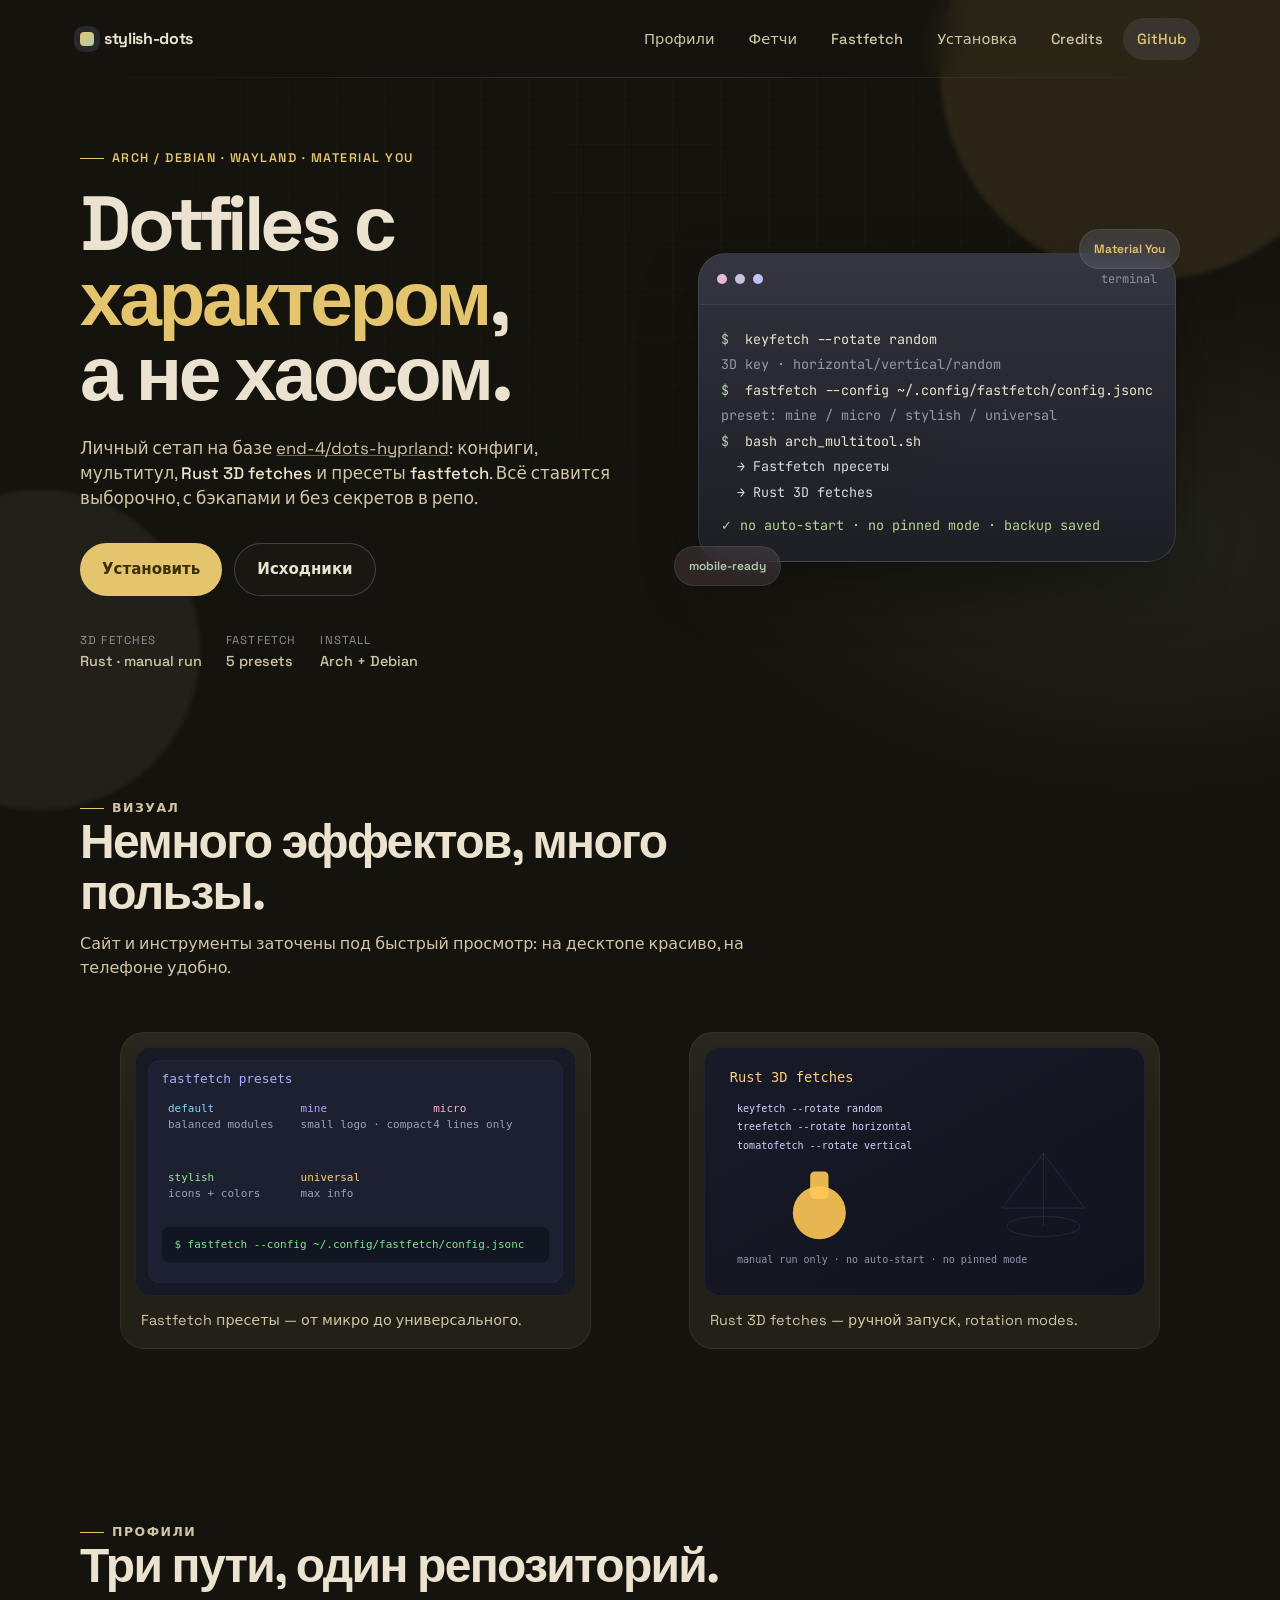
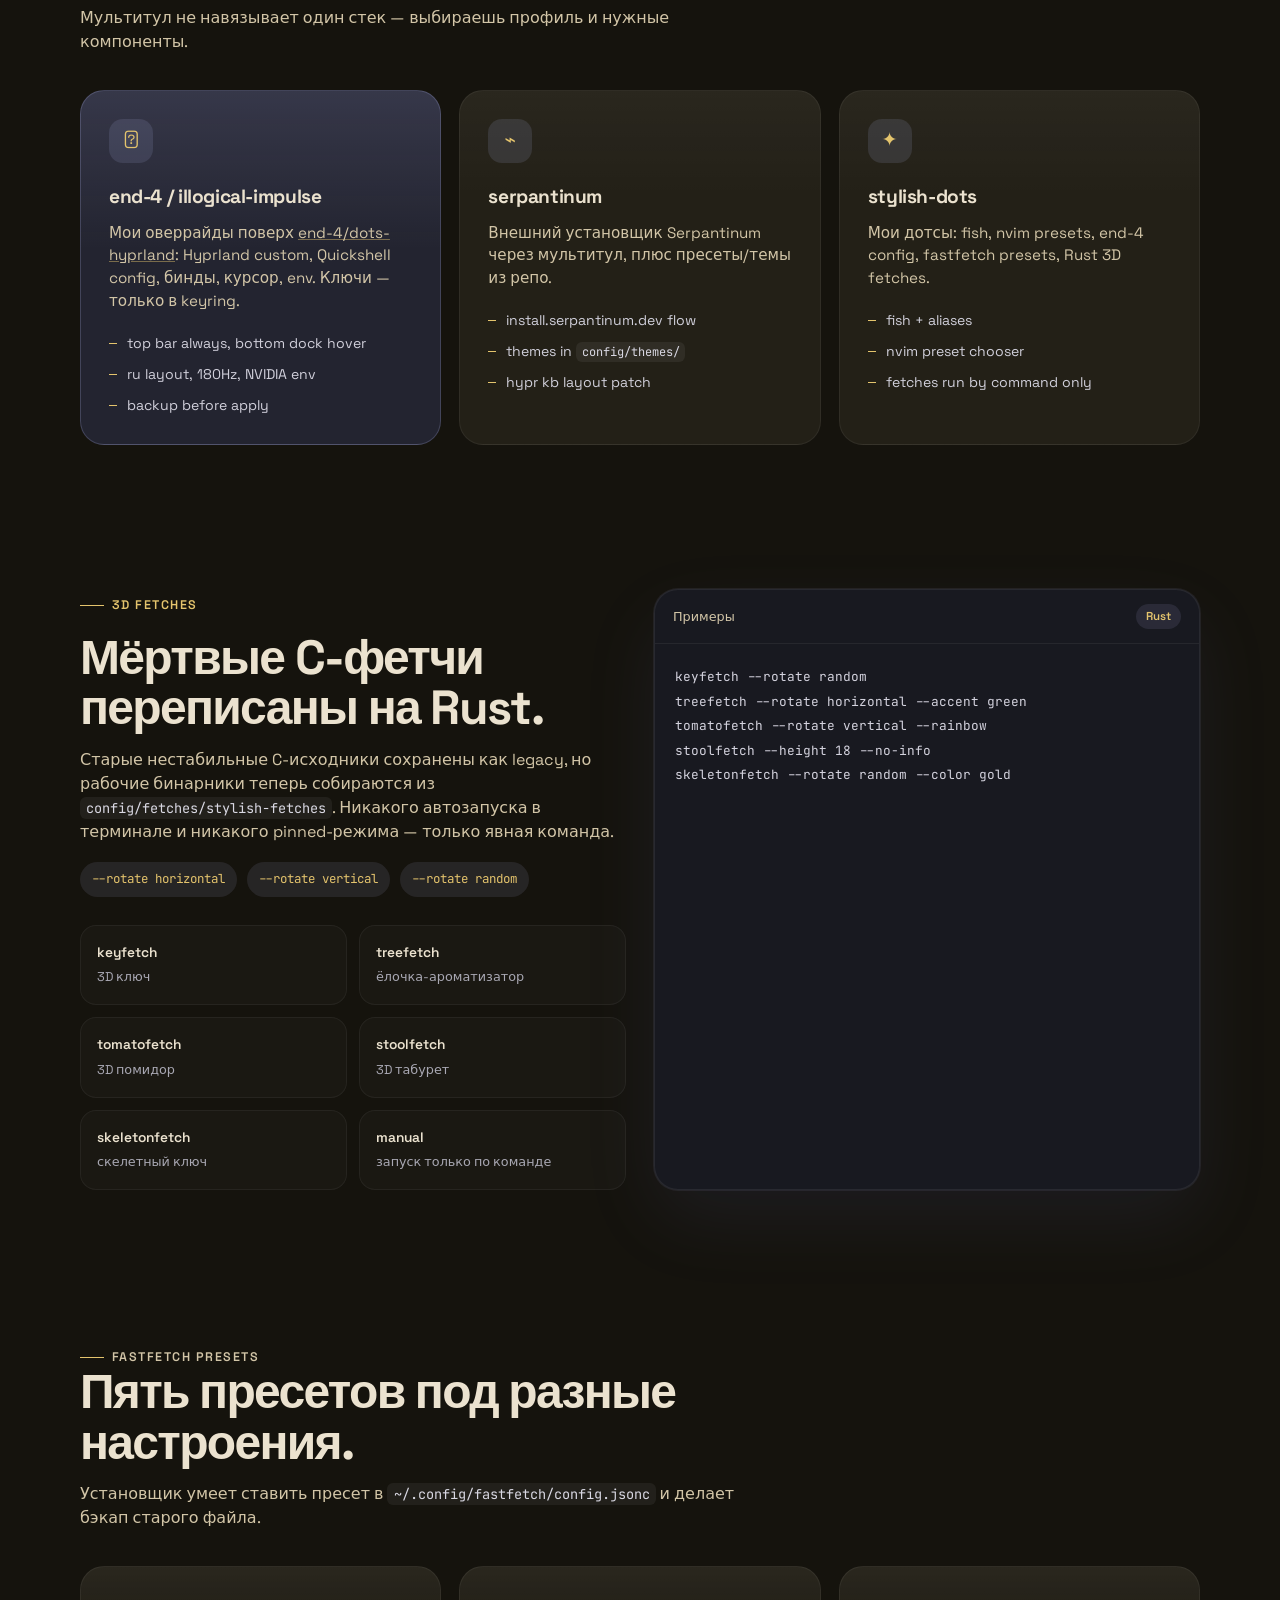
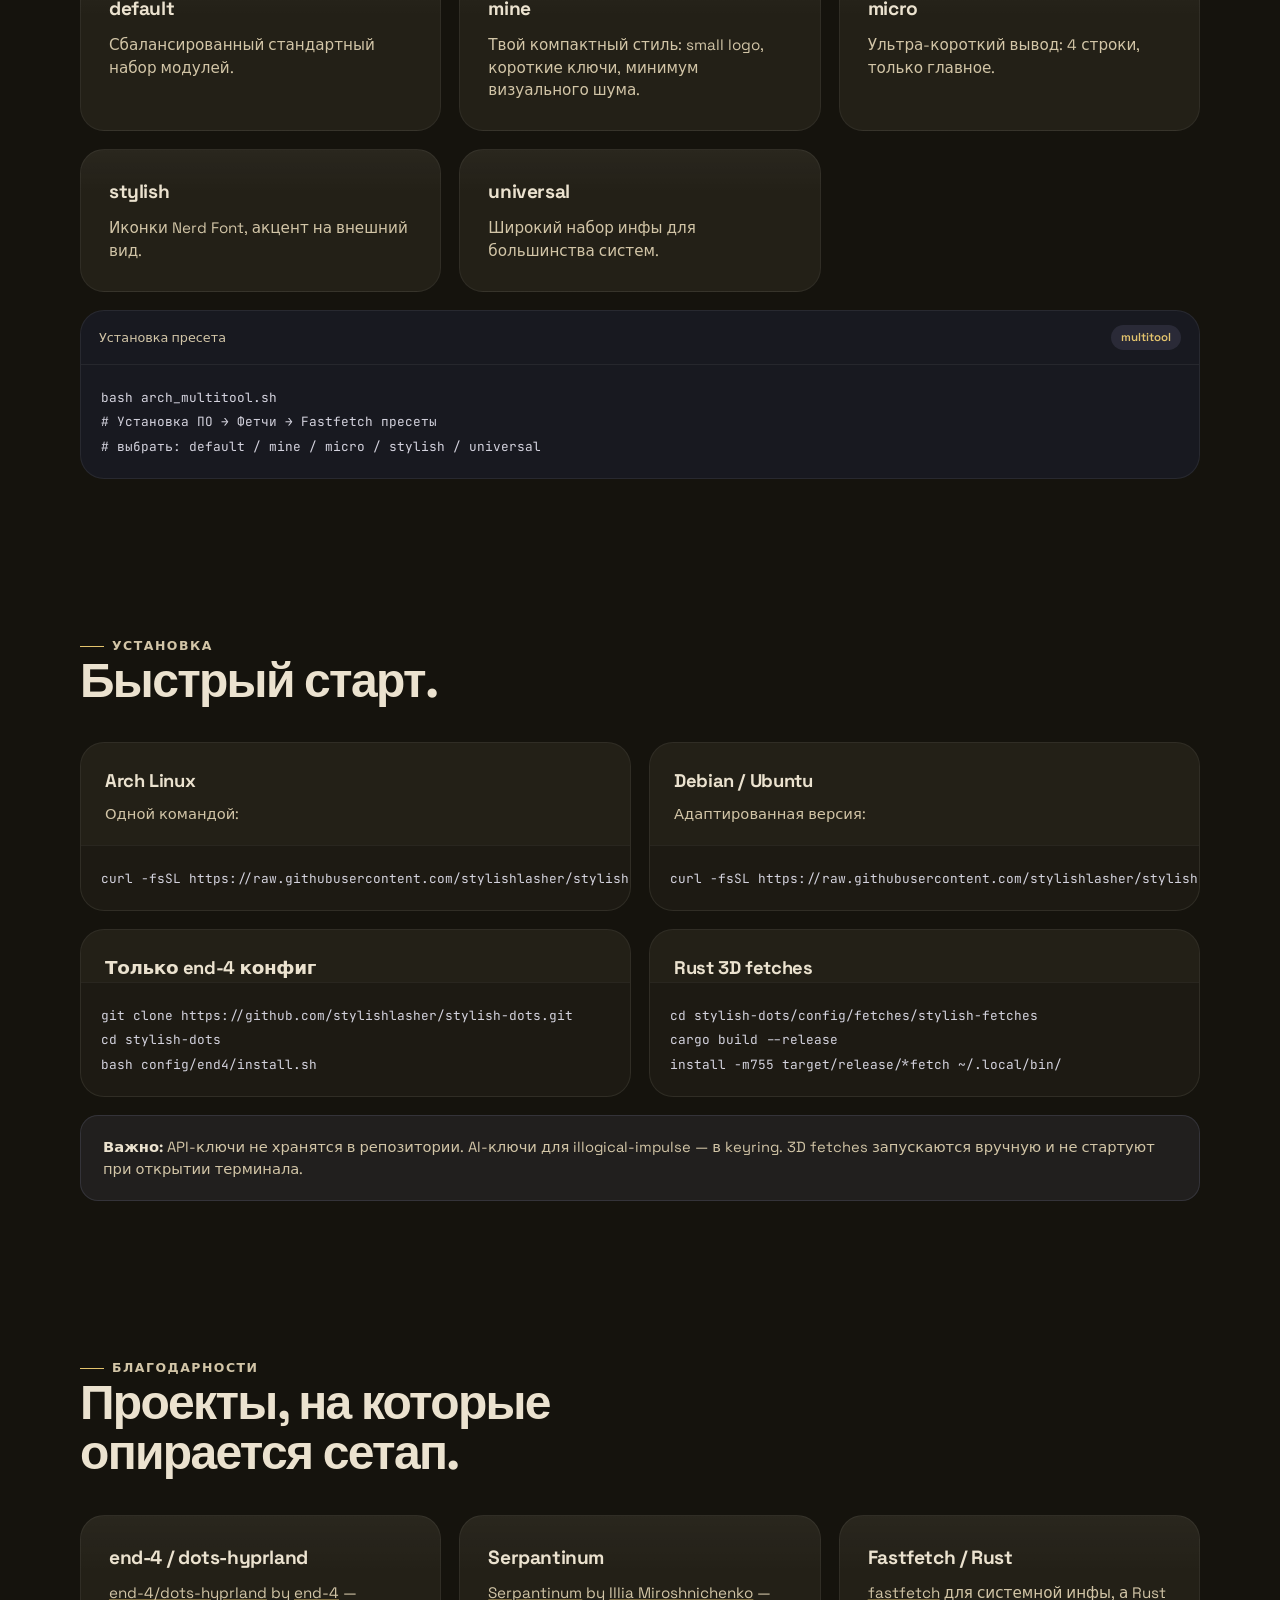
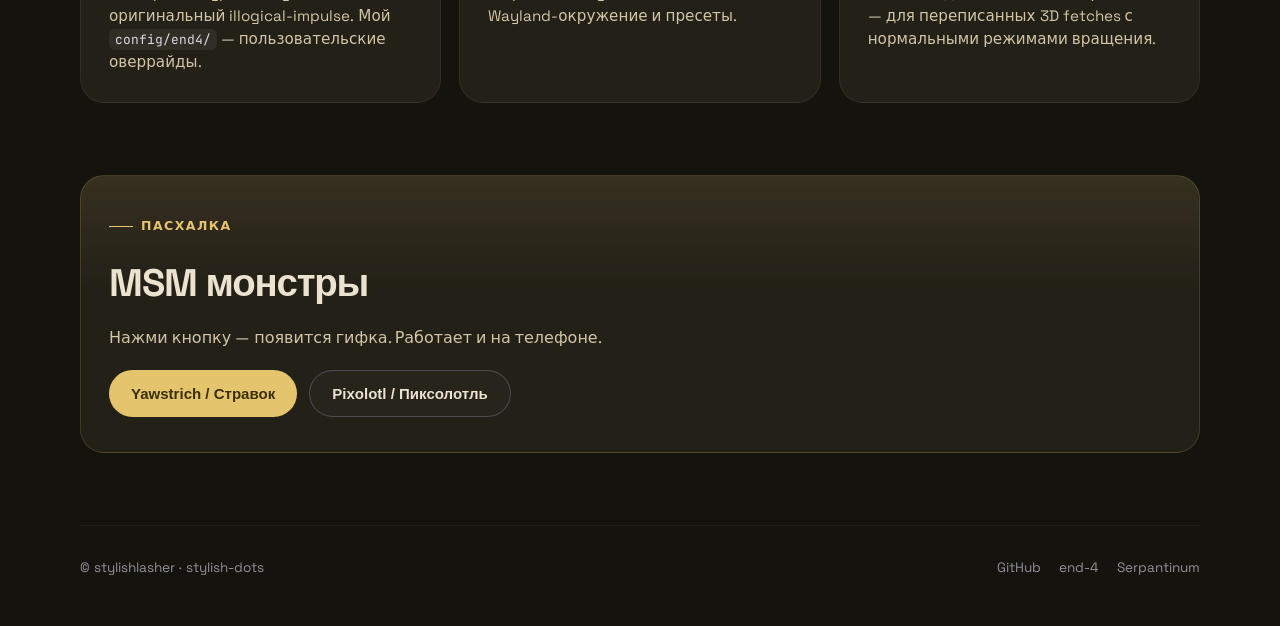
==== commit 685db54f: "Add fastfetch presets and refresh mobile-optimized site - Add fastfetch presets: default, mine, micr" ====
--- a/docs/index.html
+++ b/docs/index.html
@@ -2,19 +2,16 @@
 <html lang="ru">
 <head>
   <meta charset="utf-8">
-  <meta name="viewport" content="width=device-width, initial-scale=1">
-  <title>stylish-dots — Material You dotfiles</title>
-  <meta name="description" content="Arch Linux dotfiles: end-4 / illogical-impulse, fish, LazyVim, themes, multitool.">
+  <meta name="viewport" content="width=device-width, initial-scale=1, viewport-fit=cover">
+  <meta name="theme-color" content="#151622">
+  <title>stylish-dots — dotfiles, fetches, fastfetch presets</title>
+  <meta name="description" content="stylish-dots: end-4/illogical-impulse dotfiles, Rust 3D fetches, fastfetch presets, multitool installer. Material You site.">
   <link rel="preconnect" href="https://fonts.googleapis.com">
   <link rel="preconnect" href="https://fonts.gstatic.com" crossorigin>
-  <link href="https://fonts.googleapis.com/css2?family=Google+Sans:wght@400;500;700&family=Space+Grotesk:wght@400;500;700&family=JetBrains+Mono:wght@400;500&display=swap" rel="stylesheet">
+  <link href="https://fonts.googleapis.com/css2?family=Google+Sans:wght@400;500;700&family=Space+Grotesk:wght@500;700&family=JetBrains+Mono:wght@400;500&display=swap" rel="stylesheet">
   <link rel="stylesheet" href="./styles.css">
   <script>
-    (function () {
-      var themes = ["lavender", "ocean", "sage", "peach", "rose", "amber"];
-      var pick = themes[Math.floor(Math.random() * themes.length)];
-      document.documentElement.dataset.theme = pick;
-    })();
+    (function(){var t=["lavender","ocean","sage","peach","rose","amber"];document.documentElement.dataset.theme=t[Math.floor(Math.random()*t.length)];})();
   </script>
 </head>
 <body>
@@ -24,145 +21,154 @@
 
   <header class="topbar wrap">
     <a class="brand" href="#top" aria-label="stylish-dots">
-      <span class="brand-mark" id="brand-mark" title="stylish-dots"></span>
+      <span class="brand-mark"></span>
       <span class="brand-name">stylish-dots</span>
     </a>
-    <nav class="nav">
+    <button class="menu-btn" id="menu-btn" aria-label="Меню" aria-expanded="false" aria-controls="nav">☰</button>
+    <nav class="nav" id="nav">
       <a href="#profiles">Профили</a>
-      <a href="#stack">Стек</a>
+      <a href="#fetches">Фетчи</a>
+      <a href="#fastfetch">Fastfetch</a>
       <a href="#install">Установка</a>
-      <a href="#credits">Благодарности</a>
+      <a href="#credits">Credits</a>
       <a href="https://github.com/stylishlasher/stylish-dots" class="nav-gh">GitHub</a>
     </nav>
   </header>
 
   <main id="top">
-    <section class="hero wrap">
+    <section class="hero wrap reveal">
       <div class="hero-copy">
-        <p class="eyebrow">Arch Linux · Wayland · Material You</p>
-        <h1>Dotfiles, которые<br><span class="accent">не мешают работать.</span></h1>
-        <p class="lead">Личный сетап на базе <strong><a href="https://github.com/end-4/dots-hyprland" style="color:inherit;text-decoration:underline;text-decoration-color:rgba(191,194,255,.45)">end-4/dots-hyprland</a></strong> (illogical-impulse): Hyprland, Quickshell, fish, LazyVim, темы и мультитул. Конфиги лежат в репо, ставятся выборочно, бэкапятся перед заменой. Оригинальный dots-hyprland — авторство <strong>end-4</strong>.</p>
+        <p class="eyebrow">Arch / Debian · Wayland · Material You</p>
+        <h1>Dotfiles с <span class="accent">характером</span>,<br>а не хаосом.</h1>
+        <p class="lead">Личный сетап на базе <a class="inline-link" href="https://github.com/end-4/dots-hyprland">end-4/dots-hyprland</a>: конфиги, мультитул, <strong>Rust 3D fetches</strong> и пресеты <strong>fastfetch</strong>. Всё ставится выборочно, с бэкапами и без секретов в репо.</p>
         <div class="actions">
           <a class="btn btn-primary" href="#install">Установить</a>
           <a class="btn btn-ghost" href="https://github.com/stylishlasher/stylish-dots">Исходники</a>
         </div>
         <div class="meta-row">
-          <div class="meta"><span class="meta-k">Shell</span><span class="meta-v">Quickshell ii</span></div>
-          <div class="meta"><span class="meta-k">WM</span><span class="meta-v">Hyprland</span></div>
-          <div class="meta"><span class="meta-k">Editor</span><span class="meta-v">LazyVim / Casual</span></div>
-        </div>
-      </div>
-      <div class="hero-panel" aria-hidden="true">
-        <div class="panel-window">
-          <div class="panel-title">
-            <span class="dot"></span><span class="dot"></span><span class="dot"></span>
-            <span class="panel-title-text">arch_multitool.sh</span>
+          <div class="meta"><span class="meta-k">3D fetches</span><span class="meta-v">Rust · manual run</span></div>
+          <div class="meta"><span class="meta-k">Fastfetch</span><span class="meta-v">5 presets</span></div>
+          <div class="meta"><span class="meta-k">Install</span><span class="meta-v">Arch + Debian</span></div>
+        </div>
+      </div>
+      <div class="hero-panel">
+        <div class="panel-window floaty">
+          <div class="panel-title"><span class="dot"></span><span class="dot"></span><span class="dot"></span><span class="panel-title-text">terminal</span></div>
+          <div class="panel-body">
+            <div class="line"><span class="p">$</span> keyfetch --rotate random</div>
+            <div class="line muted">  3D key · horizontal/vertical/random</div>
+            <div class="line"><span class="p">$</span> fastfetch --config ~/.config/fastfetch/config.jsonc</div>
+            <div class="line muted">  preset: mine / micro / stylish / universal</div>
+            <div class="line"><span class="p">$</span> bash arch_multitool.sh</div>
+            <div class="line pick">  → Fastfetch пресеты</div>
+            <div class="line pick">  → Rust 3D fetches</div>
+            <div class="line ok">✓ no auto-start · no pinned mode · backup saved</div>
           </div>
-          <div class="panel-body">
-            <div class="line"><span class="p">$</span> bash arch_multitool.sh</div>
-            <div class="line muted">  1) Полная установка</div>
-            <div class="line muted">  4) Dotfiles профиль</div>
-            <div class="line pick">     → end-4 / illogical-impulse</div>
-            <div class="line pick">     → serpantinum</div>
-            <div class="line pick">     → stylish-dots</div>
-            <div class="line muted">  6) Neovim пресет</div>
-            <div class="line pick">     → lazyvim-stylish</div>
-            <div class="line pick dim">     → super-easy-casual</div>
-            <div class="line muted"> 17) end-4: мой конфиг</div>
-            <div class="line ok">✓ config applied · backup saved</div>
-          </div>
         </div>
         <div class="chip chip-a">Material You</div>
-        <div class="chip chip-b">no secrets in repo</div>
-      </div>
-    </section>
-
-    <section id="profiles" class="section wrap">
+        <div class="chip chip-b">mobile-ready</div>
+      </div>
+    </section>
+
+    <section class="section wrap reveal" id="showcase">
+      <div class="section-head">
+        <p class="eyebrow">Визуал</p>
+        <h2>Немного эффектов, много пользы.</h2>
+        <p>Сайт и инструменты заточены под быстрый просмотр: на десктопе красиво, на телефоне удобно.</p>
+      </div>
+      <div class="showcase-grid">
+        <figure class="shot-card">
+          <img src="./assets/preview-fastfetch.svg" alt="Fastfetch presets preview" loading="lazy" width="960" height="540">
+          <figcaption>Fastfetch пресеты — от микро до универсального.</figcaption>
+        </figure>
+        <figure class="shot-card">
+          <img src="./assets/preview-fetch3d.svg" alt="Rust 3D fetches preview" loading="lazy" width="960" height="540">
+          <figcaption>Rust 3D fetches — ручной запуск, rotation modes.</figcaption>
+        </figure>
+      </div>
+    </section>
+
+    <section id="profiles" class="section wrap reveal">
       <div class="section-head">
         <p class="eyebrow">Профили</p>
         <h2>Три пути, один репозиторий.</h2>
-        <p>Мультитул не навязывает один стек — выбираешь профиль и то, что реально нужно.</p>
+        <p>Мультитул не навязывает один стек — выбираешь профиль и нужные компоненты.</p>
       </div>
       <div class="cards">
         <article class="card card-featured">
-          <div class="card-icon">
-            <svg viewBox="0 0 24 24" fill="none" stroke="currentColor" stroke-width="1.8"><rect x="3" y="4" width="18" height="14" rx="3"/><path d="M8 20h8M9 9h6M9 13h4"/></svg>
-          </div>
+          <div class="card-icon">󰣇</div>
           <h3>end-4 / illogical-impulse</h3>
-          <p>Мои оверрайды поверх <a href="https://github.com/end-4/dots-hyprland">end-4/dots-hyprland</a>: Hyprland custom, Quickshell <code>config.json</code>, бинды Print, курсор Bibata, GTK/env. API-ключи не в репо — в keyring.</p>
-          <ul class="list">
-            <li>top bar always, bottom dock hover</li>
-            <li>ru layout, 180Hz, NVIDIA env</li>
-            <li>backup before apply</li>
-          </ul>
-        </article>
-        <article class="card">
-          <div class="card-icon">
-            <svg viewBox="0 0 24 24" fill="none" stroke="currentColor" stroke-width="1.8"><path d="M4 7h16M4 12h16M4 17h10"/></svg>
-          </div>
+          <p>Мои оверрайды поверх <a class="inline-link" href="https://github.com/end-4/dots-hyprland">end-4/dots-hyprland</a>: Hyprland custom, Quickshell config, бинды, курсор, env. Ключи — только в keyring.</p>
+          <ul class="list"><li>top bar always, bottom dock hover</li><li>ru layout, 180Hz, NVIDIA env</li><li>backup before apply</li></ul>
+        </article>
+        <article class="card">
+          <div class="card-icon">⌁</div>
           <h3>serpantinum</h3>
-          <p>Внешний установщик Serpantinum через мультитул. Для тех, кто хочет полноценное окружение и пресеты отдельно.</p>
-          <ul class="list">
-            <li>установка через install.serpantinum.dev</li>
-            <li>пресеты из <code>themes/</code></li>
-            <li>hypr kb layout patch</li>
-          </ul>
-        </article>
-        <article class="card">
-          <div class="card-icon">
-            <svg viewBox="0 0 24 24" fill="none" stroke="currentColor" stroke-width="1.8"><path d="M12 3l2.5 5 5.5.8-4 3.9.9 5.5-4.9-2.6-4.9 2.6.9-5.5-4-3.9 5.5-.8L12 3z"/></svg>
-          </div>
+          <p>Внешний установщик Serpantinum через мультитул, плюс пресеты/темы из репо.</p>
+          <ul class="list"><li>install.serpantinum.dev flow</li><li>themes in <code>config/themes/</code></li><li>hypr kb layout patch</li></ul>
+        </article>
+        <article class="card">
+          <div class="card-icon">✦</div>
           <h3>stylish-dots</h3>
-          <p>Мои дотсы из репо: fish, nvim пресет по выбору, end-4 конфиг. Удобно, когда нужно быстро поднять своё окружение.</p>
-          <ul class="list">
-            <li>fish + starship + aliases</li>
-            <li>nvim preset chooser</li>
-            <li>end-4 config optional</li>
-          </ul>
-        </article>
-      </div>
-    </section>
-
-    <section id="stack" class="section wrap">
+          <p>Мои дотсы: fish, nvim presets, end-4 config, fastfetch presets, Rust 3D fetches.</p>
+          <ul class="list"><li>fish + aliases</li><li>nvim preset chooser</li><li>fetches run by command only</li></ul>
+        </article>
+      </div>
+    </section>
+
+    <section id="fetches" class="section wrap reveal">
       <div class="split">
         <div>
-          <p class="eyebrow">Стек</p>
-          <h2>Что внутри.</h2>
-          <p class="muted-p">Без лишней магии: обычные файлы конфигов, скрипты установки и явные точки входа.</p>
+          <p class="eyebrow">3D Fetches</p>
+          <h2>Мёртвые C-фетчи переписаны на Rust.</h2>
+          <p class="muted-p">Старые нестабильные C-исходники сохранены как legacy, но рабочие бинарники теперь собираются из <code>config/fetches/stylish-fetches</code>. Никакого автозапуска в терминале и никакого pinned-режима — только явная команда.</p>
+          <div class="chip-row">
+            <span class="pill">--rotate horizontal</span>
+            <span class="pill">--rotate vertical</span>
+            <span class="pill">--rotate random</span>
+          </div>
           <div class="stack-grid">
-            <div class="stack-item"><span class="stack-k">Hyprland</span><span class="stack-v">custom overrides, keybinds</span></div>
-            <div class="stack-item"><span class="stack-k">Quickshell</span><span class="stack-v">illogical-impulse config</span></div>
-            <div class="stack-item"><span class="stack-k">Fish</span><span class="stack-v">config, functions, conf.d</span></div>
-            <div class="stack-item"><span class="stack-k">Neovim</span><span class="stack-v">LazyVim preset + legacy</span></div>
-            <div class="stack-item"><span class="stack-k">Themes</span><span class="stack-v">presets in <code>config/themes/</code></span></div>
-            <div class="stack-item"><span class="stack-k">Fetches</span><span class="stack-v">unstable C toys in <code>config/fetches/unstable</code></span></div>
+            <div class="stack-item"><span class="stack-k">keyfetch</span><span class="stack-v">3D ключ</span></div>
+            <div class="stack-item"><span class="stack-k">treefetch</span><span class="stack-v">ёлочка-ароматизатор</span></div>
+            <div class="stack-item"><span class="stack-k">tomatofetch</span><span class="stack-v">3D помидор</span></div>
+            <div class="stack-item"><span class="stack-k">stoolfetch</span><span class="stack-v">3D табурет</span></div>
+            <div class="stack-item"><span class="stack-k">skeletonfetch</span><span class="stack-v">скелетный ключ</span></div>
+            <div class="stack-item"><span class="stack-k">manual</span><span class="stack-v">запуск только по команде</span></div>
           </div>
         </div>
-        <div class="code-card">
-          <div class="code-head">
-            <span>Структура</span>
-            <span class="code-badge">repo</span>
-          </div>
-<pre><code>stylish-dots/
-├─ arch_multitool.sh
-├─ config/
-│  ├─ end4/              # my active end-4 config
-│  │  ├─ hypr/custom/
-│  │  ├─ illogical-impulse/config.json
-│  │  └─ install.sh
-│  ├─ fish/              # active fish config
-│  ├─ nvim/              # active LazyVim config
-│  ├─ nvim-presets/
-│  │  ├─ lazyvim-stylish/
-│  │  └─ super-easy-casual/
-│  ├─ themes/            # Serpantinum presets
-│  └─ fetches/unstable/  # abandoned C fetches
-├─ docs/                 # GitHub Pages</code></pre>
-        </div>
-      </div>
-    </section>
-
-    <section id="install" class="section wrap">
+        <div class="code-card glow-card">
+          <div class="code-head"><span>Примеры</span><span class="code-badge">Rust</span></div>
+<pre><code>keyfetch --rotate random
+treefetch --rotate horizontal --accent green
+tomatofetch --rotate vertical --rainbow
+stoolfetch --height 18 --no-info
+skeletonfetch --rotate random --color gold</code></pre>
+        </div>
+      </div>
+    </section>
+
+    <section id="fastfetch" class="section wrap reveal">
+      <div class="section-head">
+        <p class="eyebrow">Fastfetch presets</p>
+        <h2>Пять пресетов под разные настроения.</h2>
+        <p>Установщик умеет ставить пресет в <code>~/.config/fastfetch/config.jsonc</code> и делает бэкап старого файла.</p>
+      </div>
+      <div class="preset-grid">
+        <article class="preset-card"><h3>default</h3><p>Сбалансированный стандартный набор модулей.</p></article>
+        <article class="preset-card"><h3>mine</h3><p>Твой компактный стиль: small logo, короткие ключи, минимум визуального шума.</p></article>
+        <article class="preset-card"><h3>micro</h3><p>Ультра-короткий вывод: 4 строки, только главное.</p></article>
+        <article class="preset-card"><h3>stylish</h3><p>Иконки Nerd Font, акцент на внешний вид.</p></article>
+        <article class="preset-card"><h3>universal</h3><p>Широкий набор инфы для большинства систем.</p></article>
+      </div>
+      <div class="code-card" style="margin-top:18px">
+        <div class="code-head"><span>Установка пресета</span><span class="code-badge">multitool</span></div>
+<pre><code>bash arch_multitool.sh
+# Установка ПО → Фетчи → Fastfetch пресеты
+# выбрать: default / mine / micro / stylish / universal</code></pre>
+      </div>
+    </section>
+
+    <section id="install" class="section wrap reveal">
       <div class="section-head">
         <p class="eyebrow">Установка</p>
         <h2>Быстрый старт.</h2>
@@ -170,49 +176,33 @@
       <div class="install-grid">
         <div class="install-card">
           <h3>Arch Linux</h3>
-          <p>Одной командой, без клонирования репо:</p>
+          <p>Одной командой:</p>
           <pre><code>curl -fsSL https://raw.githubusercontent.com/stylishlasher/stylish-dots/main/arch_multitool.sh | bash</code></pre>
-          <p style="margin-top:14px">Или вручную:</p>
-          <pre><code>git clone https://github.com/stylishlasher/stylish-dots.git
-cd stylish-dots
-bash arch_multitool.sh</code></pre>
         </div>
         <div class="install-card">
           <h3>Debian / Ubuntu</h3>
-          <p>Адаптированная версия (apt, без AUR/pacman flow):</p>
+          <p>Адаптированная версия:</p>
           <pre><code>curl -fsSL https://raw.githubusercontent.com/stylishlasher/stylish-dots/main/arch_multitool_debian.sh | bash</code></pre>
-          <p style="margin-top:14px">Или вручную:</p>
-          <pre><code>git clone https://github.com/stylishlasher/stylish-dots.git
-cd stylish-dots
-bash arch_multitool_debian.sh</code></pre>
         </div>
       </div>
       <div class="install-grid" style="margin-top:18px">
         <div class="install-card">
           <h3>Только end-4 конфиг</h3>
-          <p>Применить мой текущий конфиг поверх уже установленного dots-hyprland.</p>
           <pre><code>git clone https://github.com/stylishlasher/stylish-dots.git
 cd stylish-dots
 bash config/end4/install.sh</code></pre>
         </div>
         <div class="install-card">
-          <h3>MangoWC (Debian helper)</h3>
-          <p>Зависимости через apt + применение MangoWC dotfiles.</p>
-          <pre><code>git clone https://github.com/stylishlasher/stylish-dots.git
-cd stylish-dots
-bash config/mango/install_debian.sh</code></pre>
-        </div>
-      </div>
-      <div class="note">
-        <strong>Важно:</strong> API-ключи не хранятся в репозитории. AI-ключи для illogical-impulse добавляются через UI и сохраняются в keyring. Кастомные 3D-фетчи помечены как <code>UNSTABLE/BETA, kind of abandoned</code> и вынесены в <code>config/fetches/unstable/</code>.
-      </div>
-
-      <div class="note" style="margin-top:14px">
-        <strong>Рекомендую:</strong> пак обоев <a href="https://forums.tms.sx/threads/wallpaper-pack-25-tms-wallpapers-4k-3840x2160-1-1000.40932/" target="_blank" rel="noopener noreferrer">Wallpaper Pack 25 (TMS Wallpapers) — 4K</a>.
-      </div>
-    </section>
-
-    <section id="credits" class="section wrap">
+          <h3>Rust 3D fetches</h3>
+          <pre><code>cd stylish-dots/config/fetches/stylish-fetches
+cargo build --release
+install -m755 target/release/*fetch ~/.local/bin/</code></pre>
+        </div>
+      </div>
+      <div class="note"><strong>Важно:</strong> API-ключи не хранятся в репозитории. AI-ключи для illogical-impulse — в keyring. 3D fetches запускаются вручную и не стартуют при открытии терминала.</div>
+    </section>
+
+    <section id="credits" class="section wrap reveal">
       <div class="section-head">
         <p class="eyebrow">Благодарности</p>
         <h2>Проекты, на которые опирается сетап.</h2>
@@ -220,34 +210,34 @@
       <div class="cards">
         <article class="card">
           <h3>end-4 / dots-hyprland</h3>
-          <p><a href="https://github.com/end-4/dots-hyprland">end-4/dots-hyprland</a> by <a href="https://github.com/end-4">end-4</a> — оригинальный illogical-impulse / dots-hyprland. Мой <code>config/end4/</code> — пользовательские оверрайды и конфиг поверх него.</p>
+          <p><a class="inline-link" href="https://github.com/end-4/dots-hyprland">end-4/dots-hyprland</a> by <a class="inline-link" href="https://github.com/end-4">end-4</a> — оригинальный illogical-impulse. Мой <code>config/end4/</code> — пользовательские оверрайды.</p>
         </article>
         <article class="card">
           <h3>Serpantinum</h3>
-          <p><a href="https://github.com/ilyamiro/serpantinum">Serpantinum</a> by <a href="https://github.com/ilyamiro">Illia Miroshnichenko (@ilyamiro)</a> — Wayland-окружение, пресеты и темы, используемые профилем <code>serpantinum</code>. Сайт: <a href="https://serpantinum.dev">serpantinum.dev</a>.</p>
+          <p><a class="inline-link" href="https://github.com/ilyamiro/serpantinum">Serpantinum</a> by <a class="inline-link" href="https://github.com/ilyamiro">Illia Miroshnichenko</a> — Wayland-окружение и пресеты.</p>
+        </article>
+        <article class="card">
+          <h3>Fastfetch / Rust</h3>
+          <p><a class="inline-link" href="https://github.com/fastfetch-cli/fastfetch">fastfetch</a> для системной инфы, а Rust — для переписанных 3D fetches с нормальными режимами вращения.</p>
         </article>
       </div>
     </section>
   </main>
 
-  <section class="section wrap yawstrich-section" id="yawstrich">
+  <section class="section wrap yawstrich-section reveal" id="yawstrich">
     <div class="yawstrich-card">
       <div class="yawstrich-copy">
         <p class="eyebrow">Пасхалка</p>
         <h2>MSM монстры</h2>
-        <p class="muted-p">Любимые монстры из My Singing Monsters. Нажми кнопку — появится гифка.</p>
+        <p class="muted-p">Нажми кнопку — появится гифка. Работает и на телефоне.</p>
         <div class="monster-actions">
           <button class="btn btn-primary yawstrich-btn" id="yawstrich-toggle" type="button">Yawstrich / Стравок</button>
           <button class="btn btn-ghost yawstrich-btn" id="pixolotl-toggle" type="button">Pixolotl / Пиксолотль</button>
         </div>
       </div>
       <div class="yawstrich-media">
-        <div id="yawstrich-media" hidden>
-          <img src="https://s15.gifyu.com/images/bcRl1.gif" alt="Yawstrich (Стравок) из My Singing Monsters" loading="lazy">
-        </div>
-        <div id="pixolotl-media" hidden>
-          <img src="https://s15.gifyu.com/images/bcR8O.gif" alt="Pixolotl (Пиксолотль) из My Singing Monsters" loading="lazy">
-        </div>
+        <div id="yawstrich-media" hidden><img src="https://s15.gifyu.com/images/bcRl1.gif" alt="Yawstrich" loading="lazy" width="360" height="360"></div>
+        <div id="pixolotl-media" hidden><img src="https://s15.gifyu.com/images/bcR8O.gif" alt="Pixolotl" loading="lazy" width="360" height="360"></div>
       </div>
     </div>
   </section>
@@ -256,30 +246,32 @@
     <div>© stylishlasher · stylish-dots</div>
     <div class="footer-links">
       <a href="https://github.com/stylishlasher/stylish-dots">GitHub</a>
-      <a href="https://github.com/end-4/dots-hyprland">end-4/dots-hyprland</a>
+      <a href="https://github.com/end-4/dots-hyprland">end-4</a>
       <a href="https://github.com/ilyamiro/serpantinum">Serpantinum</a>
     </div>
   </footer>
 
   <script>
-    (function () {
-      function setupToggle(btnId, mediaId, showText, hideText) {
-        var btn = document.getElementById(btnId);
-        var media = document.getElementById(mediaId);
-        if (!btn || !media) return;
-        btn.addEventListener("click", function () {
-          var show = media.hasAttribute("hidden");
-          if (show) {
-            media.removeAttribute("hidden");
-            btn.textContent = hideText;
-          } else {
-            media.setAttribute("hidden", "");
-            btn.textContent = showText;
-          }
+    (function(){
+      var menu=document.getElementById('menu-btn'), nav=document.getElementById('nav');
+      if(menu && nav){
+        menu.addEventListener('click', function(){
+          var open=nav.classList.toggle('open');
+          menu.setAttribute('aria-expanded', open ? 'true' : 'false');
         });
+        nav.querySelectorAll('a').forEach(function(a){a.addEventListener('click', function(){nav.classList.remove('open'); menu.setAttribute('aria-expanded','false');});});
       }
-      setupToggle("yawstrich-toggle", "yawstrich-media", "Yawstrich / Стравок", "Скрыть Стравка");
-      setupToggle("pixolotl-toggle", "pixolotl-media", "Pixolotl / Пиксолотль", "Скрыть Пиксолотля");
+      function setup(btnId, mediaId, show, hide){
+        var b=document.getElementById(btnId), m=document.getElementById(mediaId); if(!b||!m) return;
+        b.addEventListener('click', function(){var s=m.hasAttribute('hidden'); if(s){m.removeAttribute('hidden'); b.textContent=hide;} else {m.setAttribute('hidden',''); b.textContent=show;}});
+      }
+      setup('yawstrich-toggle','yawstrich-media','Yawstrich / Стравок','Скрыть Стравка');
+      setup('pixolotl-toggle','pixolotl-media','Pixolotl / Пиксолотль','Скрыть Пиксолотля');
+
+      var obs = window.matchMedia('(prefers-reduced-motion: reduce)').matches ? null : new IntersectionObserver(function(entries){
+        entries.forEach(function(e){ if(e.isIntersecting){ e.target.classList.add('visible'); obs.unobserve(e.target);} });
+      }, {threshold: 0.12});
+      document.querySelectorAll('.reveal').forEach(function(el){ if(obs) obs.observe(el); else el.classList.add('visible'); });
     })();
   </script>
 </body>
--- a/docs/styles.css
+++ b/docs/styles.css
@@ -1,286 +1,134 @@
 :root,
 [data-theme="lavender"] {
-  --bg: #121318;
-  --bg2: #1a1b21;
-  --surface: #1e1f26;
-  --surface2: #282932;
-  --surface3: #33343f;
-  --text: #e4e1e9;
-  --muted: #c6c5d0;
-  --outline: #45464f;
-  --primary: #bfc2ff;
-  --on-primary: #272b60;
-  --primary-container: #3e4278;
-  --secondary: #c5c4dd;
-  --tertiary: #e8b9d5;
-  --ok: #b7d394;
-  --glow-a: rgba(191,194,255,.18);
-  --glow-b: rgba(232,185,213,.12);
-  --radius: 24px;
-  --radius-sm: 14px;
-  --shadow: 0 1px 2px rgba(0,0,0,.2), 0 24px 60px rgba(0,0,0,.28);
+  --bg:#121318; --bg2:#1a1b21; --surface:#1e1f26; --surface2:#282932; --surface3:#33343f;
+  --text:#e4e1e9; --muted:#c6c5d0; --outline:#45464f; --primary:#bfc2ff; --on-primary:#272b60;
+  --tertiary:#e8b9d5; --ok:#b7d394; --glow-a:rgba(191,194,255,.18); --glow-b:rgba(232,185,213,.12);
+  --radius:24px; --shadow:0 1px 2px rgba(0,0,0,.2),0 24px 60px rgba(0,0,0,.28);
 }
-[data-theme="ocean"] {
-  --bg: #0f141b; --bg2: #151b24; --surface: #19202b; --surface2: #222b38; --surface3: #2d3848;
-  --text: #dfe3ea; --muted: #bcc7d6; --outline: #3f4b5d;
-  --primary: #9ccaff; --on-primary: #003258; --primary-container: #00497d;
-  --secondary: #b8c8da; --tertiary: #d0bfe8; --ok: #95d5a7;
-  --glow-a: rgba(156,202,255,.18); --glow-b: rgba(208,191,232,.10);
+[data-theme="ocean"]{--bg:#0f141b;--bg2:#151b24;--surface:#19202b;--surface2:#222b38;--surface3:#2d3848;--text:#dfe3ea;--muted:#bcc7d6;--outline:#3f4b5d;--primary:#9ccaff;--on-primary:#003258;--tertiary:#d0bfe8;--ok:#95d5a7;--glow-a:rgba(156,202,255,.18);--glow-b:rgba(208,191,232,.10)}
+[data-theme="sage"]{--bg:#111411;--bg2:#171c17;--surface:#1c211c;--surface2:#262d26;--surface3:#303a31;--text:#e1e4dc;--muted:#c2c9bd;--outline:#434a42;--primary:#a8d5a0;--on-primary:#153718;--tertiary:#a0cfd0;--ok:#b7d394;--glow-a:rgba(168,213,160,.16);--glow-b:rgba(160,207,208,.10)}
+[data-theme="peach"]{--bg:#171210;--bg2:#1f1815;--surface:#251d1a;--surface2:#312724;--surface3:#3d302c;--text:#f0dfd8;--muted:#dcc1b6;--outline:#5a4942;--primary:#ffb59d;--on-primary:#55200c;--tertiary:#dec48c;--ok:#c4d18b;--glow-a:rgba(255,181,157,.16);--glow-b:rgba(222,196,140,.10)}
+[data-theme="rose"]{--bg:#181215;--bg2:#20181c;--surface:#261d22;--surface2:#32272d;--surface3:#3e3138;--text:#efdfe4;--muted:#d7c1ca;--outline:#56424d;--primary:#ffb0cf;--on-primary:#5d1139;--tertiary:#f2bb9a;--ok:#c2d59a;--glow-a:rgba(255,176,207,.16);--glow-b:rgba(242,187,154,.10)}
+[data-theme="amber"]{--bg:#15130d;--bg2:#1d1a12;--surface:#232017;--surface2:#2f2a1f;--surface3:#3b3528;--text:#ebe2cf;--muted:#d2c5a7;--outline:#514a36;--primary:#e4c46d;--on-primary:#3b2f00;--tertiary:#adcfae;--ok:#b7d394;--glow-a:rgba(228,196,109,.16);--glow-b:rgba(173,207,174,.08)}
+*,*::before,*::after{box-sizing:border-box}
+html{scroll-behavior:smooth}
+body{margin:0;color:var(--text);background:radial-gradient(1200px 500px at 15% -10%,var(--glow-a),transparent 60%),radial-gradient(900px 500px at 90% 10%,var(--glow-b),transparent 55%),var(--bg);font-family:"Google Sans","Space Grotesk",system-ui,sans-serif;line-height:1.5;overflow-x:hidden}
+img{max-width:100%;height:auto}
+a{color:inherit;text-decoration:none}
+code,pre{font-family:"JetBrains Mono",ui-monospace,monospace}
+.wrap{width:min(1120px,calc(100% - 48px));margin:0 auto}
+.bg-shape{position:fixed;border-radius:50%;filter:blur(2px);pointer-events:none;z-index:-2}
+.bg-shape-a{width:420px;height:420px;top:-140px;right:-80px;background:color-mix(in srgb,var(--primary) 10%,transparent)}
+.bg-shape-b{width:320px;height:320px;bottom:10%;left:-120px;background:color-mix(in srgb,var(--tertiary) 8%,transparent)}
+.bg-grid{position:fixed;inset:0;z-index:-3;pointer-events:none;background-image:linear-gradient(rgba(255,255,255,.02) 1px,transparent 1px),linear-gradient(90deg,rgba(255,255,255,.02) 1px,transparent 1px);background-size:48px 48px;mask-image:radial-gradient(ellipse 70% 60% at 50% 20%,black,transparent)}
+.topbar{position:sticky;top:0;z-index:30;display:flex;align-items:center;justify-content:space-between;padding:18px 0;backdrop-filter:blur(16px)}
+.topbar::after{content:"";position:absolute;left:-24px;right:-24px;bottom:0;height:1px;background:linear-gradient(90deg,transparent,rgba(191,194,255,.18),transparent)}
+.brand{display:inline-flex;align-items:center;gap:10px;font-weight:700;letter-spacing:-.02em}
+.brand-mark{width:14px;height:14px;border-radius:4px;background:linear-gradient(135deg,var(--primary),var(--tertiary));box-shadow:0 0 0 6px rgba(191,194,255,.12)}
+.menu-btn{display:none;border:1px solid rgba(255,255,255,.1);background:rgba(255,255,255,.03);color:var(--text);border-radius:12px;padding:10px 12px;font-size:1.1rem}
+.nav{display:flex;gap:6px;align-items:center}
+.nav a{padding:10px 14px;border-radius:999px;color:var(--muted);font-size:.92rem;font-weight:500;transition:background .2s,color .2s}
+.nav a:hover{background:rgba(255,255,255,.06);color:var(--text)}
+.nav .nav-gh{color:var(--primary);background:rgba(191,194,255,.1)}
+.hero{display:grid;grid-template-columns:1.05fr .95fr;gap:40px;padding:64px 0 40px;align-items:center}
+.eyebrow{display:inline-flex;align-items:center;gap:8px;margin:0 0 18px;color:var(--primary);font-size:.78rem;font-weight:600;letter-spacing:.12em;text-transform:uppercase}
+.eyebrow::before{content:"";width:24px;height:1px;background:var(--primary)}
+h1{margin:0;font-family:"Space Grotesk","Google Sans",sans-serif;font-size:clamp(2.6rem,6vw,4.8rem);line-height:.98;letter-spacing:-.045em;text-wrap:balance}
+.accent{color:var(--primary)}
+.lead{max-width:60ch;margin:24px 0 0;color:var(--muted);font-size:1.05rem}
+.lead strong{color:var(--text);font-weight:500}
+.inline-link{text-decoration:underline;text-decoration-color:color-mix(in srgb,var(--primary) 45%,transparent)}
+.actions{display:flex;gap:12px;margin-top:32px;flex-wrap:wrap}
+.btn{display:inline-flex;align-items:center;justify-content:center;padding:14px 22px;border-radius:999px;font-weight:600;font-size:.94rem;transition:transform .2s,background .2s,border-color .2s;border:0;cursor:pointer}
+.btn:hover{transform:translateY(-1px)}
+.btn-primary{background:var(--primary);color:var(--on-primary)}
+.btn-ghost{border:1px solid rgba(191,194,255,.24);color:var(--text);background:rgba(255,255,255,.02)}
+.meta-row{display:flex;gap:24px;margin-top:36px;flex-wrap:wrap}
+.meta{display:flex;flex-direction:column;gap:2px}
+.meta-k{font-size:.72rem;text-transform:uppercase;letter-spacing:.1em;color:#91909a}
+.meta-v{font-size:.9rem;font-weight:500;color:var(--muted)}
+.hero-panel{position:relative;padding:24px}
+.panel-window{background:linear-gradient(180deg,rgba(50,51,62,.95),rgba(30,31,38,.95));border:1px solid rgba(191,194,255,.14);border-radius:28px;box-shadow:var(--shadow);overflow:hidden}
+.floaty{animation:floaty 6s ease-in-out infinite}
+@keyframes floaty{0%,100%{transform:translateY(0)}50%{transform:translateY(-6px)}}
+.panel-title{display:flex;align-items:center;gap:8px;padding:16px 18px;border-bottom:1px solid rgba(255,255,255,.06);background:rgba(255,255,255,.02)}
+.dot{width:10px;height:10px;border-radius:50%;background:#5a5b66}.dot:nth-child(1){background:#e8b9d5}.dot:nth-child(2){background:#c5c4dd}.dot:nth-child(3){background:#bfc2ff}
+.panel-title-text{margin-left:auto;font-size:.75rem;color:#91909a;font-family:"JetBrains Mono",monospace}
+.panel-body{padding:22px;font-family:"JetBrains Mono",monospace;font-size:.84rem;line-height:1.9}
+.line{white-space:nowrap}.p{color:var(--tertiary);margin-right:8px}.muted{color:#9a99a4}.pick{color:#d9d8e3;padding-left:16px}.ok{color:var(--ok);margin-top:8px}
+.chip{position:absolute;padding:10px 14px;border-radius:999px;font-size:.75rem;font-weight:600;backdrop-filter:blur(10px);border:1px solid rgba(255,255,255,.08)}
+.chip-a{top:0;right:20px;background:rgba(191,194,255,.14);color:var(--primary)}
+.chip-b{bottom:0;left:0;background:rgba(232,185,213,.12);color:var(--tertiary)}
+.section{padding:72px 0}.section-head{max-width:700px;margin-bottom:36px}
+.section-head h2,.split h2{margin:0;font-family:"Space Grotesk","Google Sans",sans-serif;font-size:clamp(2rem,4vw,3rem);line-height:1.05;letter-spacing:-.035em}
+.section-head p,.muted-p{color:var(--muted);margin:14px 0 0}
+.cards,.preset-grid{display:grid;grid-template-columns:repeat(3,1fr);gap:18px}
+.card,.preset-card,.shot-card{background:linear-gradient(180deg,rgba(255,255,255,.03),transparent 30%),var(--surface);border:1px solid rgba(255,255,255,.06);border-radius:var(--radius);padding:28px;transition:transform .2s,border-color .2s}
+.card:hover,.preset-card:hover,.shot-card:hover{transform:translateY(-2px);border-color:rgba(191,194,255,.2)}
+.card-featured{background:linear-gradient(180deg,rgba(191,194,255,.12),transparent 45%),#232430;border-color:rgba(191,194,255,.2)}
+.card-icon{width:44px;height:44px;border-radius:14px;display:grid;place-items:center;background:rgba(191,194,255,.12);color:var(--primary);margin-bottom:20px;font-size:1.2rem}
+.card h3,.preset-card h3{margin:0 0 10px;font-size:1.2rem;letter-spacing:-.02em}
+.card p,.preset-card p{margin:0;color:var(--muted);font-size:.95rem}
+.card code,.note code,.stack-v code,.muted-p code,.section-head code{font-size:.85em;padding:.15em .45em;border-radius:6px;background:rgba(255,255,255,.06);color:#d9d8e3}
+.list{list-style:none;padding:0;margin:20px 0 0;display:grid;gap:10px}
+.list li{color:#d0cfda;font-size:.88rem;padding-left:18px;position:relative}
+.list li::before{content:"";position:absolute;left:0;top:.7em;width:8px;height:1px;background:var(--primary)}
+.split{display:grid;grid-template-columns:1fr 1fr;gap:28px;align-items:stretch}
+.stack-grid{margin-top:28px;display:grid;grid-template-columns:1fr 1fr;gap:12px}
+.stack-item{padding:16px;border-radius:16px;background:rgba(255,255,255,.025);border:1px solid rgba(255,255,255,.05)}
+.stack-k{display:block;font-size:.86rem;font-weight:600;margin-bottom:2px}.stack-v{color:#a9a8b3;font-size:.8rem}
+.code-card{background:#181920;border:1px solid rgba(255,255,255,.07);border-radius:var(--radius);overflow:hidden}
+.glow-card{box-shadow:0 0 0 1px rgba(191,194,255,.08),0 30px 80px rgba(127,134,255,.08)}
+.code-head{display:flex;align-items:center;justify-content:space-between;padding:14px 18px;font-size:.8rem;color:var(--muted);border-bottom:1px solid rgba(255,255,255,.06)}
+.code-badge{padding:4px 10px;border-radius:999px;background:rgba(191,194,255,.1);color:var(--primary);font-size:.72rem;font-weight:600}
+.code-card pre,.install-card pre{margin:0;padding:20px;overflow-x:auto}
+.code-card code,.install-card code{font-size:.8rem;line-height:1.75;color:#d4d3de}
+.install-grid,.showcase-grid{display:grid;grid-template-columns:1fr 1fr;gap:18px}
+.install-card{background:var(--surface);border:1px solid rgba(255,255,255,.06);border-radius:var(--radius);overflow:hidden}
+.install-card h3{margin:0;padding:24px 24px 0;font-size:1.15rem;letter-spacing:-.02em}
+.install-card p{margin:8px 0 0;padding:0 24px 20px;color:var(--muted);font-size:.92rem}
+.install-card pre{background:rgba(0,0,0,.18);border-top:1px solid rgba(255,255,255,.05)}
+.note{margin-top:18px;padding:20px 22px;border-radius:18px;background:rgba(191,194,255,.07);border:1px solid rgba(191,194,255,.12);color:var(--muted);font-size:.92rem}
+.note strong{color:var(--text)}
+.shot-card{padding:14px}
+.shot-card img{width:100%;display:block;border-radius:16px;border:1px solid rgba(255,255,255,.06);background:#121420}
+.shot-card figcaption{padding:14px 6px 2px;color:var(--muted);font-size:.9rem}
+.chip-row{display:flex;gap:10px;flex-wrap:wrap;margin-top:18px}
+.pill{padding:8px 12px;border-radius:999px;background:rgba(191,194,255,.1);color:var(--primary);font-size:.78rem;font-family:"JetBrains Mono",monospace}
+.footer{display:flex;justify-content:space-between;gap:16px;align-items:center;padding:32px 0 48px;color:#91909a;font-size:.85rem;border-top:1px solid rgba(255,255,255,.06)}
+.footer-links{display:flex;gap:18px;flex-wrap:wrap}.footer-links a:hover{color:var(--text)}
+.yawstrich-section{padding-top:0}
+.yawstrich-card{display:grid;grid-template-columns:1fr 1fr;gap:24px;align-items:center;background:linear-gradient(180deg,color-mix(in srgb,var(--primary) 10%,transparent),transparent 40%),var(--surface);border:1px solid color-mix(in srgb,var(--primary) 16%,transparent);border-radius:var(--radius);padding:28px}
+.yawstrich-copy h2{margin:0;font-family:"Space Grotesk","Google Sans",sans-serif;font-size:clamp(1.8rem,3vw,2.6rem);letter-spacing:-.03em}
+.monster-actions{display:flex;gap:12px;flex-wrap:wrap;margin-top:20px}
+.yawstrich-media{display:grid;gap:14px;place-items:center;min-height:220px}
+.yawstrich-media [hidden]{display:none!important}
+.yawstrich-media img{width:min(100%,360px);border-radius:20px;display:block;background:rgba(0,0,0,.15);border:1px solid rgba(255,255,255,.06)}
+.reveal{opacity:0;transform:translateY(18px);transition:opacity .55s ease,transform .55s ease}
+.reveal.visible{opacity:1;transform:none}
+@media (max-width:980px){
+  .hero,.split,.yawstrich-card{grid-template-columns:1fr}
+  .cards,.preset-grid{grid-template-columns:1fr}
+  .hero{padding-top:40px;gap:24px}.hero-panel{padding:0;max-width:620px}
 }
-[data-theme="sage"] {
-  --bg: #111411; --bg2: #171c17; --surface: #1c211c; --surface2: #262d26; --surface3: #303a31;
-  --text: #e1e4dc; --muted: #c2c9bd; --outline: #434a42;
-  --primary: #a8d5a0; --on-primary: #153718; --primary-container: #2c4f2d;
-  --secondary: #bccbb4; --tertiary: #a0cfd0; --ok: #b7d394;
-  --glow-a: rgba(168,213,160,.16); --glow-b: rgba(160,207,208,.10);
+@media (max-width:760px){
+  .wrap{width:min(1120px,calc(100% - 32px))}
+  .menu-btn{display:inline-flex;align-items:center;justify-content:center}
+  .nav{display:none;position:absolute;top:calc(100% + 4px);left:0;right:0;flex-direction:column;align-items:stretch;padding:12px;background:rgba(24,25,32,.96);border:1px solid rgba(255,255,255,.08);border-radius:18px;box-shadow:var(--shadow)}
+  .nav.open{display:flex}
+  .nav a{padding:12px 14px}
+  .topbar{position:sticky}
+  .section{padding:56px 0}
+  .stack-grid,.install-grid,.showcase-grid{grid-template-columns:1fr}
+  .meta-row{gap:18px}
+  .panel-body{font-size:.74rem;padding:18px}
+  .line{white-space:normal;word-break:break-word}
+  .chip{display:none}
+  .footer{flex-direction:column;align-items:flex-start}
+  .hero-panel{max-width:none}
 }
-[data-theme="peach"] {
-  --bg: #171210; --bg2: #1f1815; --surface: #251d1a; --surface2: #312724; --surface3: #3d302c;
-  --text: #f0dfd8; --muted: #dcc1b6; --outline: #5a4942;
-  --primary: #ffb59d; --on-primary: #55200c; --primary-container: #71361f;
-  --secondary: #e7bdb0; --tertiary: #dec48c; --ok: #c4d18b;
-  --glow-a: rgba(255,181,157,.16); --glow-b: rgba(222,196,140,.10);
+@media (prefers-reduced-motion: reduce){
+  html{scroll-behavior:auto}
+  *,*::before,*::after{transition:none!important;animation:none!important}
+  .reveal{opacity:1;transform:none}
 }
-[data-theme="rose"] {
-  --bg: #181215; --bg2: #20181c; --surface: #261d22; --surface2: #32272d; --surface3: #3e3138;
-  --text: #efdfe4; --muted: #d7c1ca; --outline: #56424d;
-  --primary: #ffb0cf; --on-primary: #5d1139; --primary-container: #7a2950;
-  --secondary: #e2bdcb; --tertiary: #f2bb9a; --ok: #c2d59a;
-  --glow-a: rgba(255,176,207,.16); --glow-b: rgba(242,187,154,.10);
-}
-[data-theme="amber"] {
-  --bg: #15130d; --bg2: #1d1a12; --surface: #232017; --surface2: #2f2a1f; --surface3: #3b3528;
-  --text: #ebe2cf; --muted: #d2c5a7; --outline: #514a36;
-  --primary: #e4c46d; --on-primary: #3b2f00; --primary-container: #564500;
-  --secondary: #d1c6a1; --tertiary: #adcfae; --ok: #b7d394;
-  --glow-a: rgba(228,196,109,.16); --glow-b: rgba(173,207,174,.08);
-}
-*, *::before, *::after { box-sizing: border-box; }
-html { scroll-behavior: smooth; }
-body {
-  margin: 0;
-  color: var(--text);
-  background: radial-gradient(1200px 500px at 15% -10%, var(--glow-a), transparent 60%),
-              radial-gradient(900px 500px at 90% 10%, var(--glow-b), transparent 55%),
-              var(--bg);
-  font-family: "Google Sans", "Space Grotesk", system-ui, sans-serif;
-  line-height: 1.5;
-  overflow-x: hidden;
-  transition: background .35s ease, color .25s ease;
-}
-a { color: inherit; text-decoration: none; }
-code, pre { font-family: "JetBrains Mono", ui-monospace, monospace; }
-.wrap { width: min(1120px, calc(100% - 48px)); margin: 0 auto; }
-
-.bg-shape { position: fixed; border-radius: 50%; filter: blur(2px); pointer-events: none; z-index: -2; }
-.bg-shape-a { width: 420px; height: 420px; top: -140px; right: -80px; background: color-mix(in srgb, var(--primary) 10%, transparent); }
-.bg-shape-b { width: 320px; height: 320px; bottom: 10%; left: -120px; background: color-mix(in srgb, var(--tertiary) 8%, transparent); }
-.bg-grid {
-  position: fixed; inset: 0; z-index: -3; pointer-events: none;
-  background-image: linear-gradient(rgba(255,255,255,.02) 1px, transparent 1px),
-                    linear-gradient(90deg, rgba(255,255,255,.02) 1px, transparent 1px);
-  background-size: 48px 48px;
-  mask-image: radial-gradient(ellipse 70% 60% at 50% 20%, black, transparent);
-}
-
-.topbar {
-  position: sticky; top: 0; z-index: 20;
-  display: flex; align-items: center; justify-content: space-between;
-  padding: 20px 0;
-  backdrop-filter: blur(16px);
-}
-.topbar::after {
-  content: ""; position: absolute; left: -24px; right: -24px; bottom: 0; height: 1px;
-  background: linear-gradient(90deg, transparent, rgba(191,194,255,.18), transparent);
-}
-.brand { display: inline-flex; align-items: center; gap: 10px; font-weight: 700; letter-spacing: -0.02em; }
-.brand-mark {
-  width: 14px; height: 14px; border-radius: 4px; background: linear-gradient(135deg, var(--primary), var(--tertiary));
-  box-shadow: 0 0 0 6px rgba(191,194,255,.12);
-}
-.brand-name { font-size: 1.05rem; }
-.nav { display: flex; gap: 6px; align-items: center; }
-.nav a {
-  padding: 10px 14px; border-radius: 999px; color: var(--muted); font-size: .92rem; font-weight: 500;
-  transition: background .2s, color .2s;
-}
-.nav a:hover { background: rgba(255,255,255,.06); color: var(--text); }
-.nav .nav-gh { color: var(--primary); background: rgba(191,194,255,.1); }
-.nav .nav-gh:hover { background: rgba(191,194,255,.16); }
-
-.hero {
-  display: grid; grid-template-columns: 1.05fr .95fr; gap: 40px;
-  padding: 64px 0 40px; align-items: center;
-}
-.eyebrow {
-  display: inline-flex; align-items: center; gap: 8px;
-  margin: 0 0 18px; color: var(--primary); font-size: .78rem; font-weight: 600;
-  letter-spacing: .12em; text-transform: uppercase;
-}
-.eyebrow::before { content: ""; width: 24px; height: 1px; background: var(--primary); }
-h1 {
-  margin: 0; font-family: "Space Grotesk", "Google Sans", sans-serif;
-  font-size: clamp(2.6rem, 6vw, 4.8rem); line-height: .98; letter-spacing: -0.045em;
-  text-wrap: balance;
-}
-.accent { color: var(--primary); }
-.lead { max-width: 60ch; margin: 24px 0 0; color: var(--muted); font-size: 1.05rem; }
-.lead strong { color: var(--text); font-weight: 500; }
-.actions { display: flex; gap: 12px; margin-top: 32px; flex-wrap: wrap; }
-.btn {
-  display: inline-flex; align-items: center; justify-content: center;
-  padding: 14px 22px; border-radius: 999px; font-weight: 600; font-size: .94rem;
-  transition: transform .2s, background .2s, border-color .2s;
-}
-.btn:hover { transform: translateY(-1px); }
-.btn-primary { background: var(--primary); color: var(--on-primary); }
-.btn-primary:hover { background: #cfd1ff; }
-.btn-ghost { border: 1px solid rgba(191,194,255,.24); color: var(--text); background: rgba(255,255,255,.02); }
-.btn-ghost:hover { background: rgba(255,255,255,.05); border-color: rgba(191,194,255,.36); }
-
-.meta-row { display: flex; gap: 24px; margin-top: 36px; flex-wrap: wrap; }
-.meta { display: flex; flex-direction: column; gap: 2px; }
-.meta-k { font-size: .72rem; text-transform: uppercase; letter-spacing: .1em; color: #91909a; }
-.meta-v { font-size: .9rem; font-weight: 500; color: var(--muted); }
-
-.hero-panel { position: relative; padding: 24px; }
-.panel-window {
-  background: linear-gradient(180deg, rgba(50,51,62,.95), rgba(30,31,38,.95));
-  border: 1px solid rgba(191,194,255,.14);
-  border-radius: 28px; box-shadow: var(--shadow); overflow: hidden;
-}
-.panel-title {
-  display: flex; align-items: center; gap: 8px; padding: 16px 18px;
-  border-bottom: 1px solid rgba(255,255,255,.06); background: rgba(255,255,255,.02);
-}
-.dot { width: 10px; height: 10px; border-radius: 50%; background: #5a5b66; }
-.dot:nth-child(1) { background: #e8b9d5; }
-.dot:nth-child(2) { background: #c5c4dd; }
-.dot:nth-child(3) { background: #bfc2ff; }
-.panel-title-text { margin-left: auto; font-size: .75rem; color: #91909a; font-family: "JetBrains Mono", monospace; }
-.panel-body { padding: 22px; font-family: "JetBrains Mono", monospace; font-size: .84rem; line-height: 1.9; }
-.line { white-space: nowrap; }
-.p { color: var(--tertiary); margin-right: 8px; }
-.muted { color: #9a99a4; }
-.pick { color: #d9d8e3; padding-left: 16px; }
-.pick.dim { color: #91909a; }
-.ok { color: var(--ok); margin-top: 8px; }
-.chip {
-  position: absolute; padding: 10px 14px; border-radius: 999px; font-size: .75rem; font-weight: 600;
-  backdrop-filter: blur(10px); border: 1px solid rgba(255,255,255,.08);
-}
-.chip-a { top: 0; right: 20px; background: rgba(191,194,255,.14); color: var(--primary); }
-.chip-b { bottom: 0; left: 0; background: rgba(232,185,213,.12); color: var(--tertiary); }
-
-.section { padding: 72px 0; }
-.section-head { max-width: 640px; margin-bottom: 36px; }
-.section-head h2, .split h2 {
-  margin: 0; font-family: "Space Grotesk", "Google Sans", sans-serif;
-  font-size: clamp(2rem, 4vw, 3rem); line-height: 1.05; letter-spacing: -0.035em;
-}
-.section-head p, .muted-p { color: var(--muted); margin: 14px 0 0; }
-
-.cards { display: grid; grid-template-columns: repeat(3, 1fr); gap: 18px; }
-.card {
-  background: linear-gradient(180deg, rgba(255,255,255,.03), transparent 30%), var(--surface);
-  border: 1px solid rgba(255,255,255,.06);
-  border-radius: var(--radius); padding: 28px;
-  transition: transform .2s, border-color .2s, background .2s;
-}
-.card:hover { transform: translateY(-2px); border-color: rgba(191,194,255,.2); }
-.card-featured { background: linear-gradient(180deg, rgba(191,194,255,.12), transparent 45%), #232430; border-color: rgba(191,194,255,.2); }
-.card-icon {
-  width: 44px; height: 44px; border-radius: 14px; display: grid; place-items: center;
-  background: rgba(191,194,255,.12); color: var(--primary); margin-bottom: 20px;
-}
-.card-icon svg { width: 22px; height: 22px; }
-.card h3 { margin: 0 0 10px; font-size: 1.2rem; letter-spacing: -0.02em; }
-.card p { margin: 0; color: var(--muted); font-size: .95rem; }
-.card code, .note code, .stack-v code { font-size: .85em; padding: .15em .45em; border-radius: 6px; background: rgba(255,255,255,.06); color: #d9d8e3; }
-.list { list-style: none; padding: 0; margin: 20px 0 0; display: grid; gap: 10px; }
-.list li { color: #d0cfda; font-size: .88rem; padding-left: 18px; position: relative; }
-.list li::before { content: ""; position: absolute; left: 0; top: .7em; width: 8px; height: 1px; background: var(--primary); }
-
-.split { display: grid; grid-template-columns: 1fr 1fr; gap: 28px; align-items: stretch; }
-.stack-grid { margin-top: 28px; display: grid; grid-template-columns: 1fr 1fr; gap: 12px; }
-.stack-item {
-  padding: 16px; border-radius: 16px; background: rgba(255,255,255,.025); border: 1px solid rgba(255,255,255,.05);
-}
-.stack-k { display: block; font-size: .86rem; font-weight: 600; margin-bottom: 2px; }
-.stack-v { color: #a9a8b3; font-size: .8rem; }
-.code-card {
-  background: #181920; border: 1px solid rgba(255,255,255,.07); border-radius: var(--radius); overflow: hidden;
-}
-.code-head {
-  display: flex; align-items: center; justify-content: space-between;
-  padding: 14px 18px; font-size: .8rem; color: var(--muted); border-bottom: 1px solid rgba(255,255,255,.06);
-}
-.code-badge { padding: 4px 10px; border-radius: 999px; background: rgba(191,194,255,.1); color: var(--primary); font-size: .72rem; font-weight: 600; }
-.code-card pre, .install-card pre { margin: 0; padding: 20px; overflow-x: auto; }
-.code-card code, .install-card code { font-size: .8rem; line-height: 1.75; color: #d4d3de; }
-
-.install-grid { display: grid; grid-template-columns: 1fr 1fr; gap: 18px; }
-.install-card {
-  background: var(--surface); border: 1px solid rgba(255,255,255,.06); border-radius: var(--radius); overflow: hidden;
-}
-.install-card h3 { margin: 0; padding: 24px 24px 0; font-size: 1.15rem; letter-spacing: -0.02em; }
-.install-card p { margin: 8px 0 0; padding: 0 24px 20px; color: var(--muted); font-size: .92rem; }
-.install-card pre { background: rgba(0,0,0,.18); border-top: 1px solid rgba(255,255,255,.05); }
-.note {
-  margin-top: 18px; padding: 20px 22px; border-radius: 18px;
-  background: rgba(191,194,255,.07); border: 1px solid rgba(191,194,255,.12);
-  color: var(--muted); font-size: .92rem;
-}
-.note strong { color: var(--text); }
-
-.footer {
-  display: flex; justify-content: space-between; gap: 16px; align-items: center;
-  padding: 32px 0 48px; color: #91909a; font-size: .85rem;
-  border-top: 1px solid rgba(255,255,255,.06);
-}
-.footer-links { display: flex; gap: 18px; }
-.footer-links a:hover { color: var(--text); }
-
-@media (max-width: 980px) {
-  .hero, .split { grid-template-columns: 1fr; }
-  .hero { padding-top: 40px; gap: 24px; }
-  .hero-panel { padding: 0; max-width: 560px; }
-  .cards { grid-template-columns: 1fr; }
-}
-@media (max-width: 640px) {
-  .wrap { width: min(1120px, calc(100% - 32px)); }
-  .topbar { flex-direction: column; gap: 14px; align-items: flex-start; padding: 16px 0; }
-  .nav { flex-wrap: wrap; }
-  .nav a { padding: 8px 12px; }
-  h1 { font-size: 2.5rem; }
-  .section { padding: 56px 0; }
-  .stack-grid, .install-grid { grid-template-columns: 1fr; }
-  .meta-row { gap: 20px; }
-  .panel-body { font-size: .75rem; padding: 18px; }
-  .footer { flex-direction: column; align-items: flex-start; }
-}
-@media (prefers-reduced-motion: reduce) {
-  html { scroll-behavior: auto; }
-  *, *::before, *::after { transition: none !important; }
-}
-
-/* Yawstrich section */
-.yawstrich-section { padding-top: 0; }
-.yawstrich-card {
-  display: grid; grid-template-columns: 1fr 1fr; gap: 24px; align-items: center;
-  background: linear-gradient(180deg, color-mix(in srgb, var(--primary) 10%, transparent), transparent 40%), var(--surface);
-  border: 1px solid color-mix(in srgb, var(--primary) 16%, transparent);
-  border-radius: var(--radius); padding: 28px;
-}
-.yawstrich-copy h2 { margin: 0; font-family: "Space Grotesk", "Google Sans", sans-serif; font-size: clamp(1.8rem, 3vw, 2.6rem); letter-spacing: -0.03em; }
-.yawstrich-copy .muted-p { margin-bottom: 20px; }
-.yawstrich-btn { cursor: pointer; border: 0; }
-.yawstrich-btn:focus-visible { outline: 2px solid var(--primary); outline-offset: 3px; }
-.monster-actions { display:flex; gap:12px; flex-wrap:wrap; }
-.yawstrich-media { display: grid; gap: 14px; place-items: center; min-height: 220px; }
-.yawstrich-media [hidden] { display: none !important; }
-.yawstrich-media img {
-  width: min(100%, 360px); border-radius: 20px; display: block;
-  background: rgba(0,0,0,.15); border: 1px solid rgba(255,255,255,.06);
-}
-@media (max-width: 980px) { .yawstrich-card { grid-template-columns: 1fr; } }
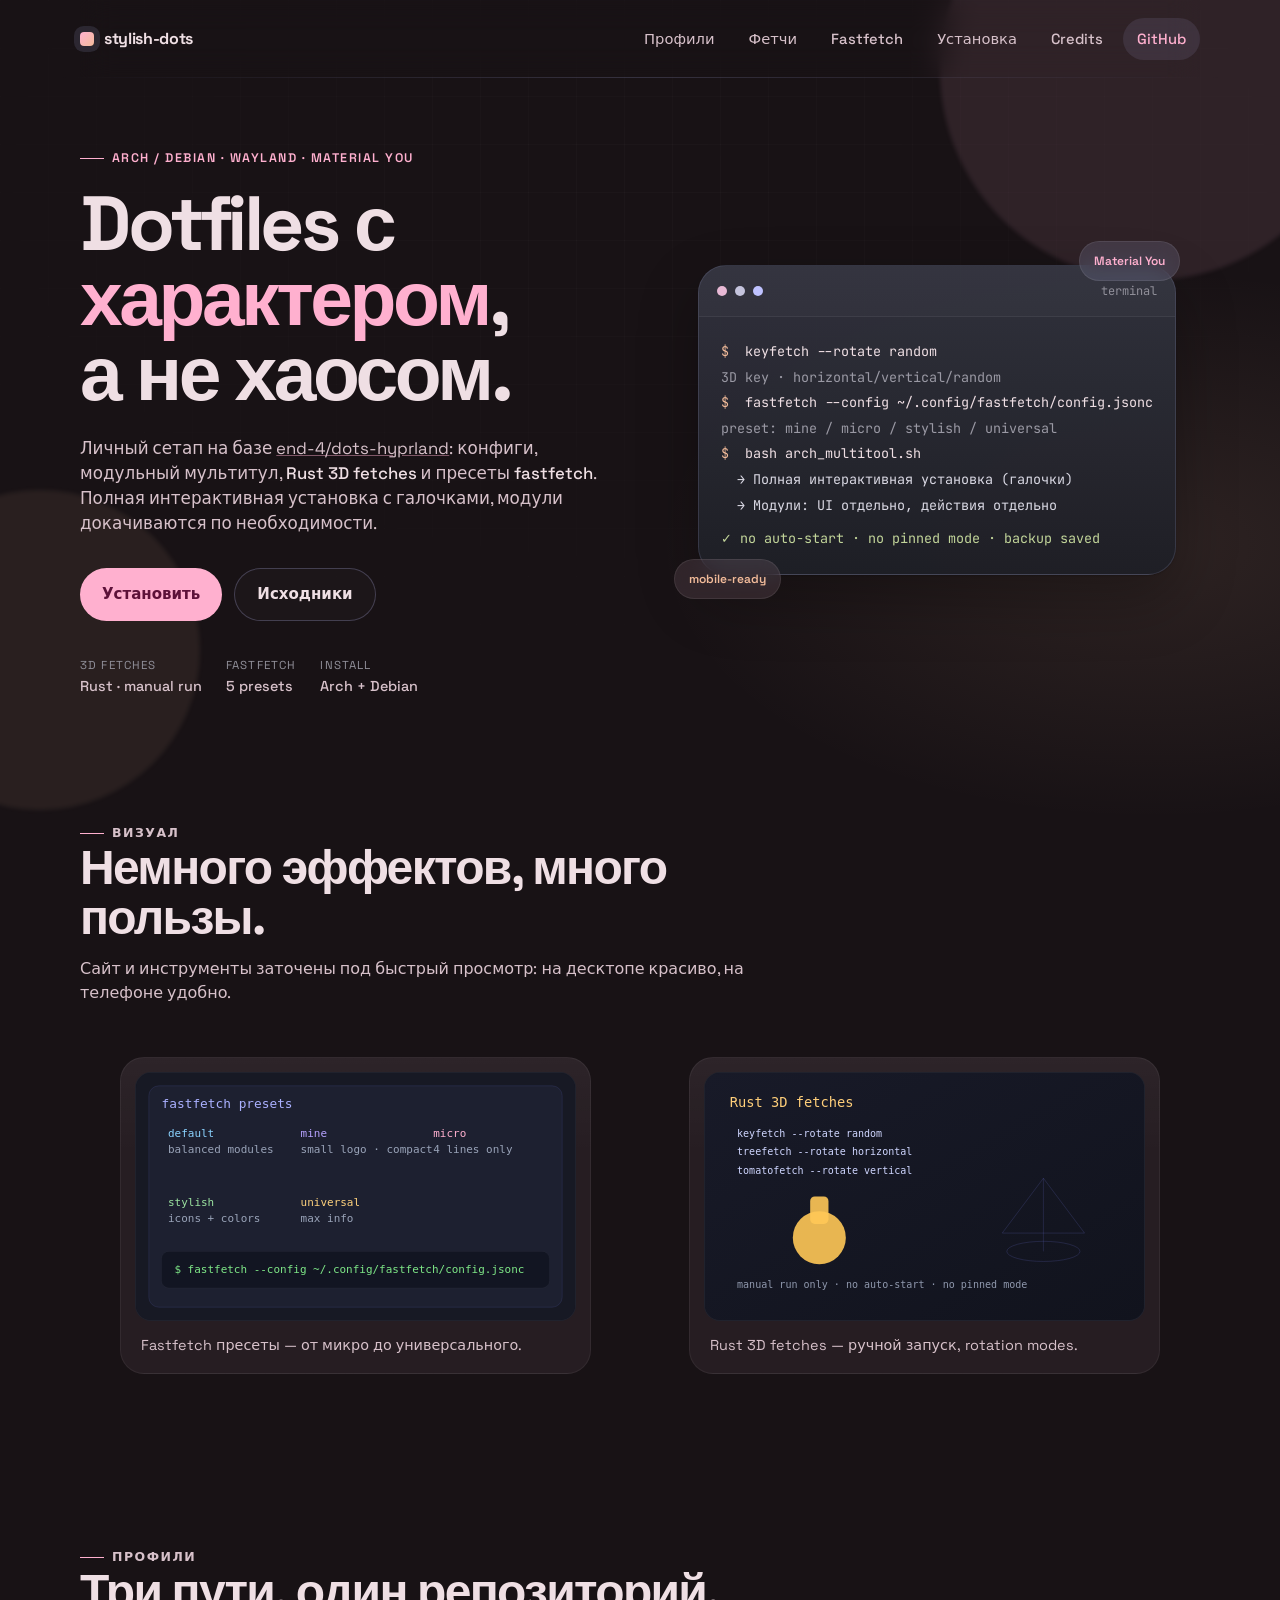
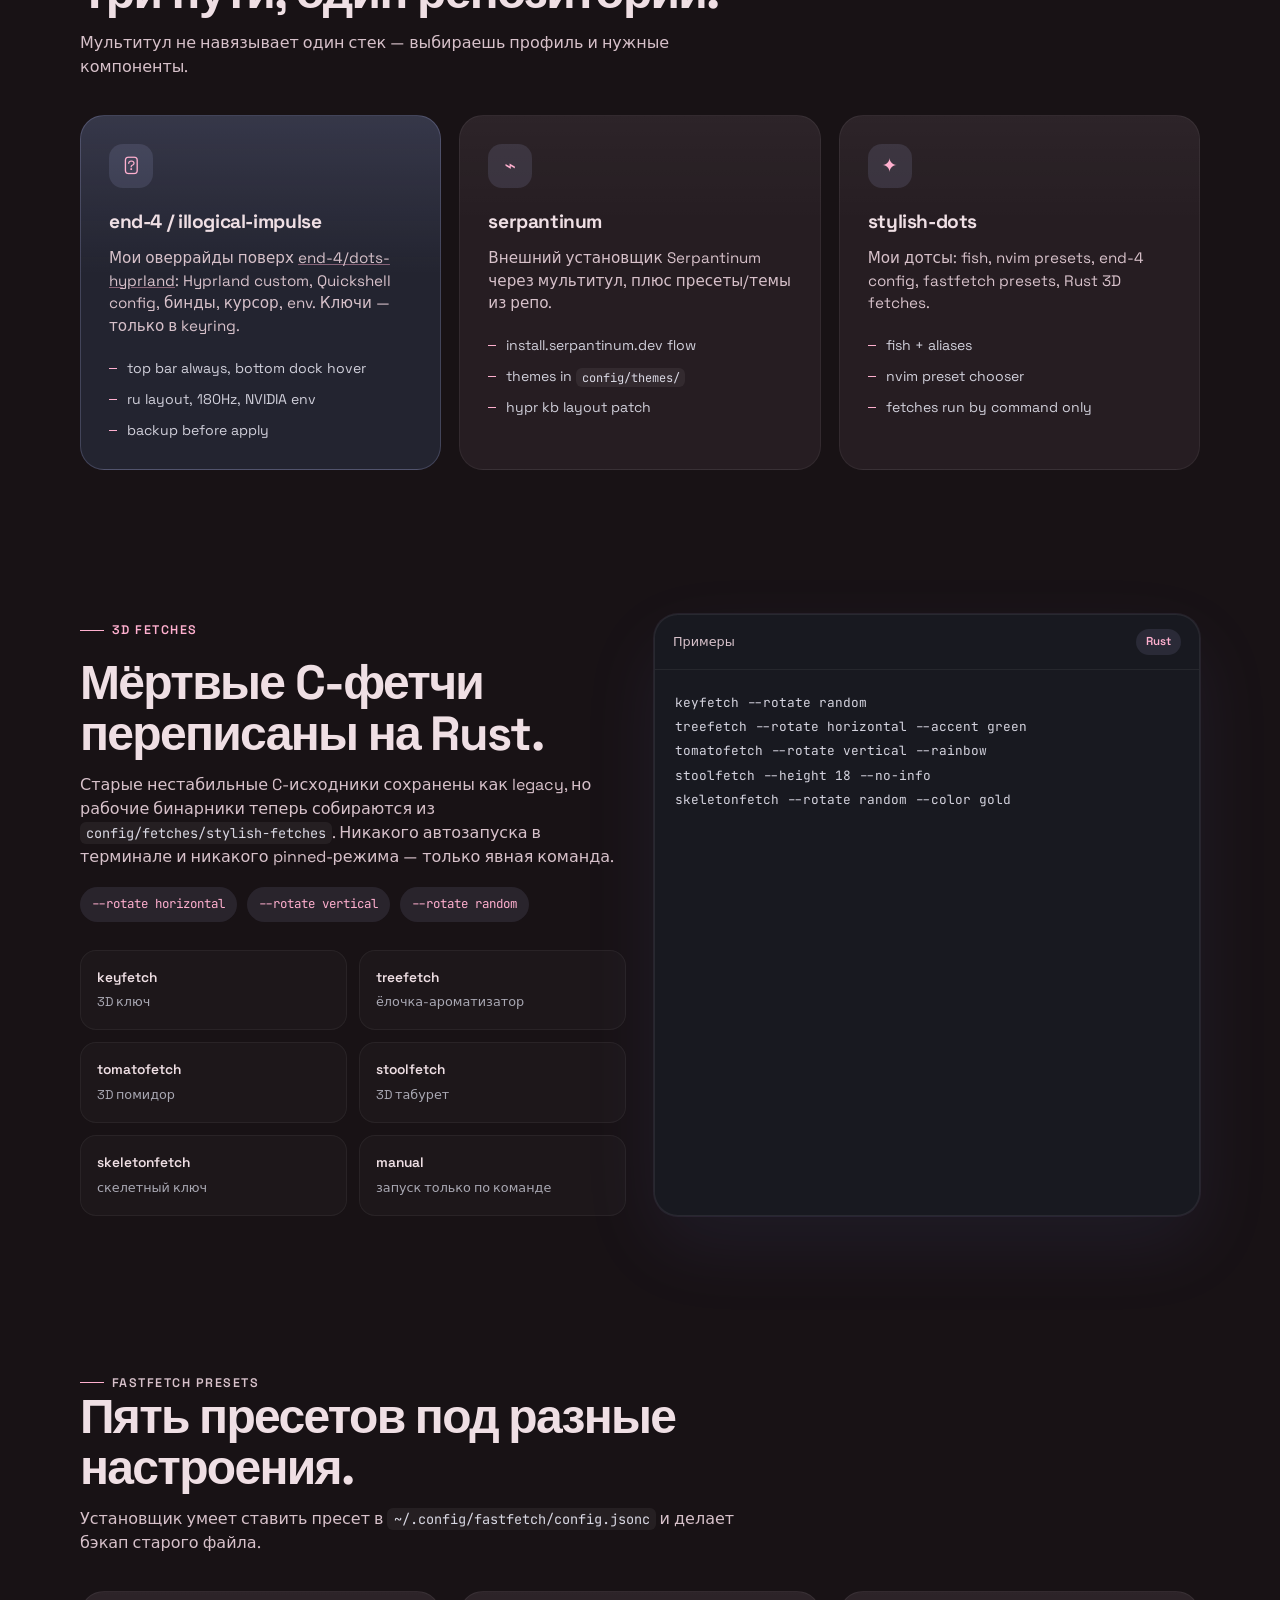
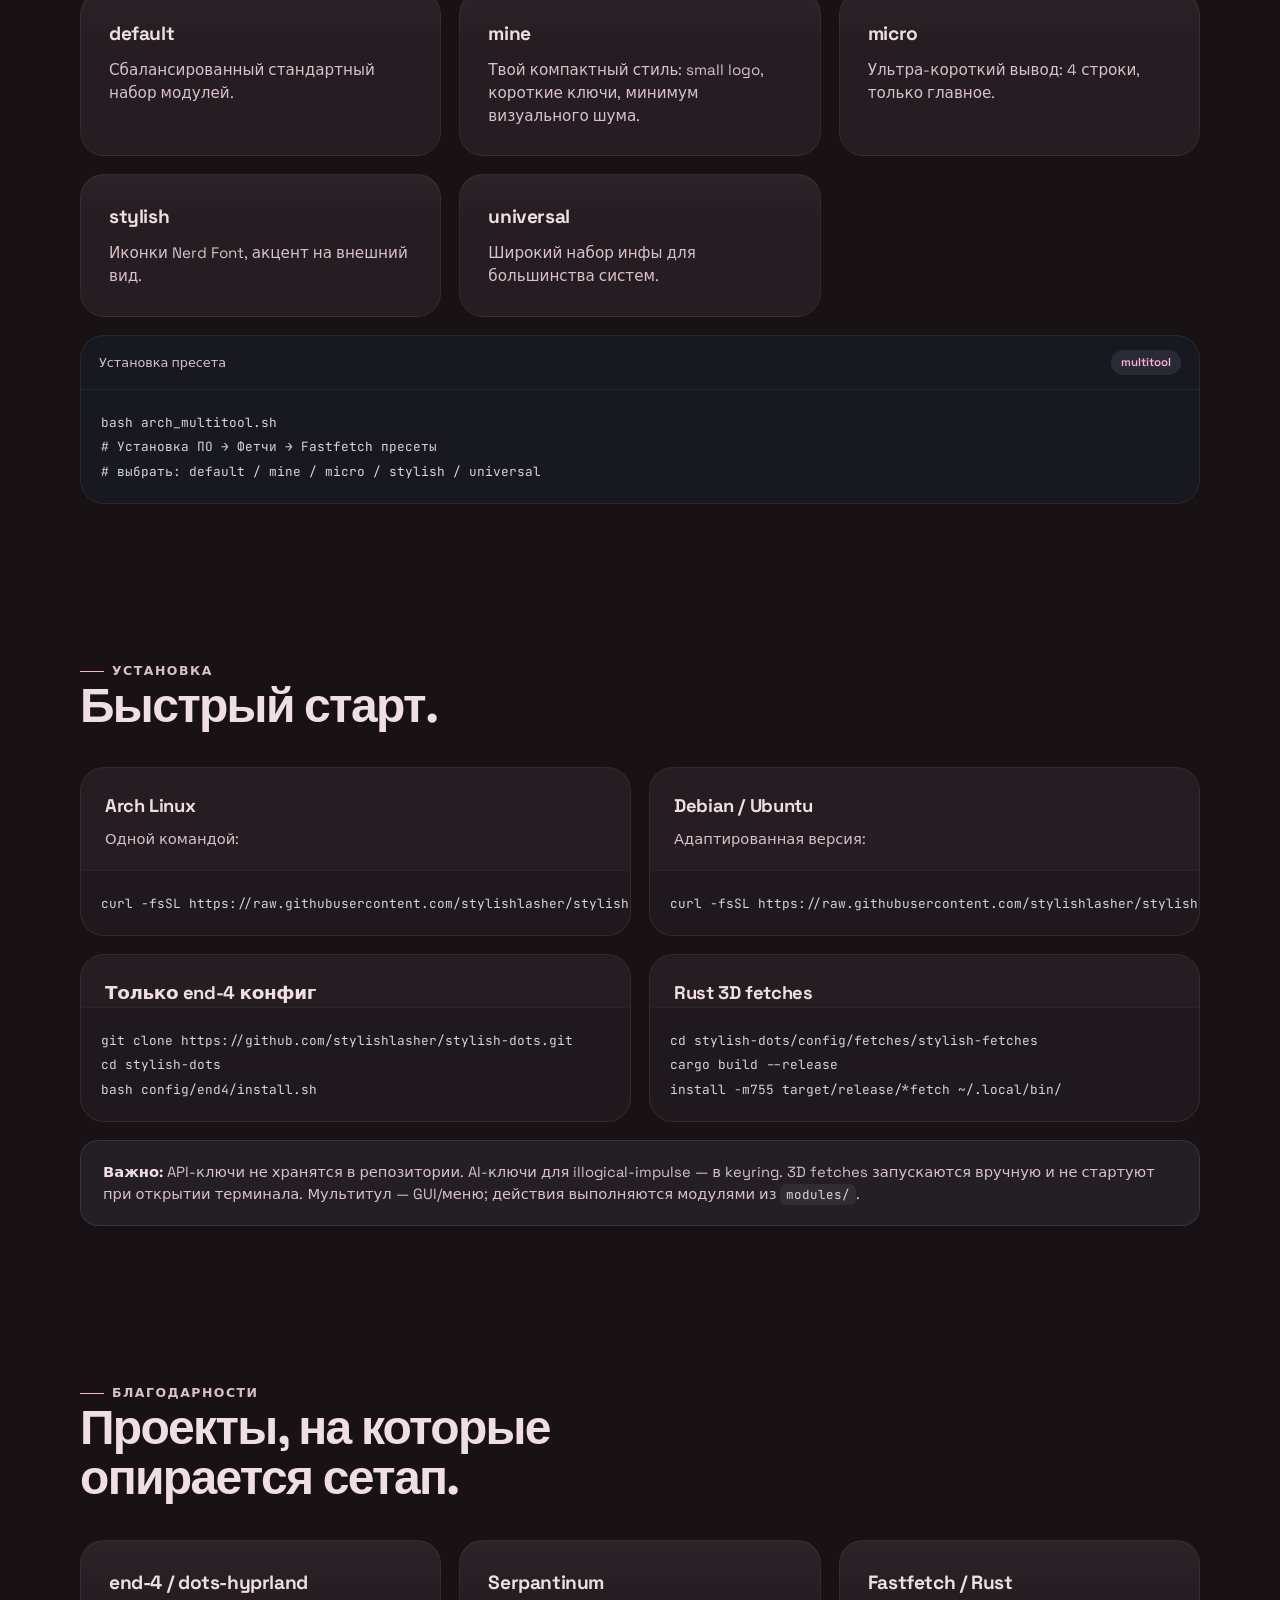
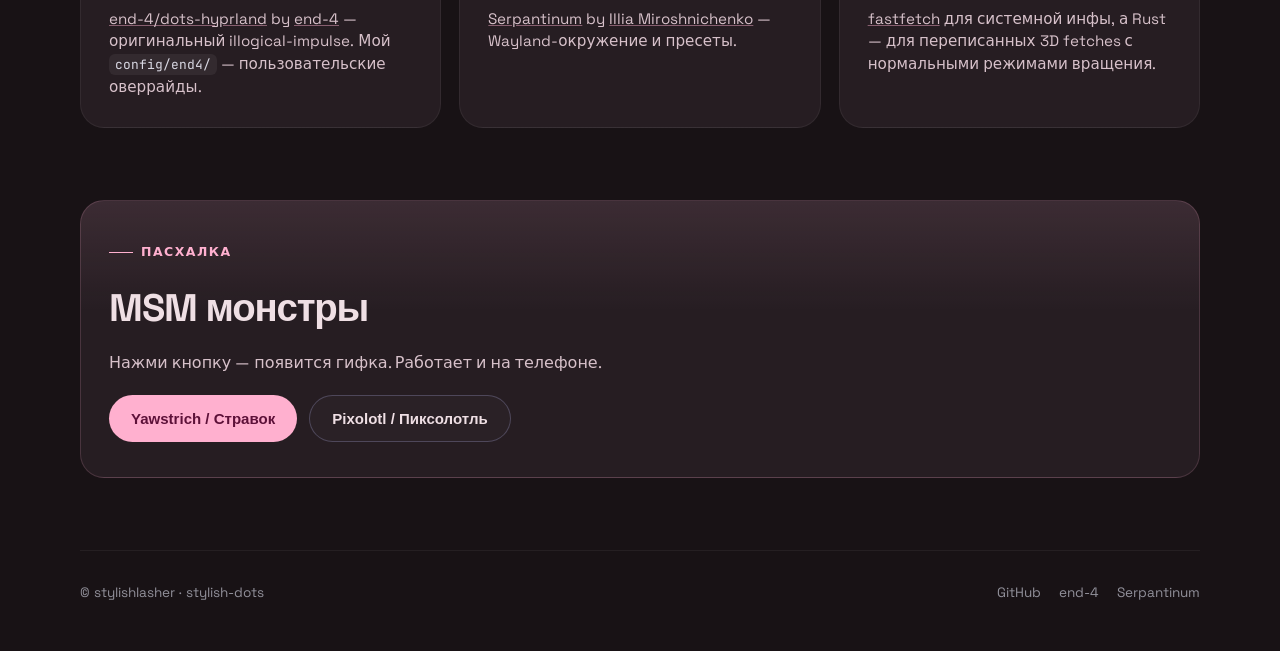
==== commit 4a9a140f: "Refactor multitools into modular GUI launchers - Move install/apply logic into modules/ (lib + actio" ====
--- a/docs/index.html
+++ b/docs/index.html
@@ -40,7 +40,7 @@
       <div class="hero-copy">
         <p class="eyebrow">Arch / Debian · Wayland · Material You</p>
         <h1>Dotfiles с <span class="accent">характером</span>,<br>а не хаосом.</h1>
-        <p class="lead">Личный сетап на базе <a class="inline-link" href="https://github.com/end-4/dots-hyprland">end-4/dots-hyprland</a>: конфиги, мультитул, <strong>Rust 3D fetches</strong> и пресеты <strong>fastfetch</strong>. Всё ставится выборочно, с бэкапами и без секретов в репо.</p>
+        <p class="lead">Личный сетап на базе <a class="inline-link" href="https://github.com/end-4/dots-hyprland">end-4/dots-hyprland</a>: конфиги, модульный мультитул, <strong>Rust 3D fetches</strong> и пресеты <strong>fastfetch</strong>. Полная интерактивная установка с галочками, модули докачиваются по необходимости.</p>
         <div class="actions">
           <a class="btn btn-primary" href="#install">Установить</a>
           <a class="btn btn-ghost" href="https://github.com/stylishlasher/stylish-dots">Исходники</a>
@@ -60,8 +60,8 @@
             <div class="line"><span class="p">$</span> fastfetch --config ~/.config/fastfetch/config.jsonc</div>
             <div class="line muted">  preset: mine / micro / stylish / universal</div>
             <div class="line"><span class="p">$</span> bash arch_multitool.sh</div>
-            <div class="line pick">  → Fastfetch пресеты</div>
-            <div class="line pick">  → Rust 3D fetches</div>
+            <div class="line pick">  → Полная интерактивная установка (галочки)</div>
+            <div class="line pick">  → Модули: UI отдельно, действия отдельно</div>
             <div class="line ok">✓ no auto-start · no pinned mode · backup saved</div>
           </div>
         </div>
@@ -199,7 +199,7 @@
 install -m755 target/release/*fetch ~/.local/bin/</code></pre>
         </div>
       </div>
-      <div class="note"><strong>Важно:</strong> API-ключи не хранятся в репозитории. AI-ключи для illogical-impulse — в keyring. 3D fetches запускаются вручную и не стартуют при открытии терминала.</div>
+      <div class="note"><strong>Важно:</strong> API-ключи не хранятся в репозитории. AI-ключи для illogical-impulse — в keyring. 3D fetches запускаются вручную и не стартуют при открытии терминала. Мультитул — GUI/меню; действия выполняются модулями из <code>modules/</code>.</div>
     </section>
 
     <section id="credits" class="section wrap reveal">
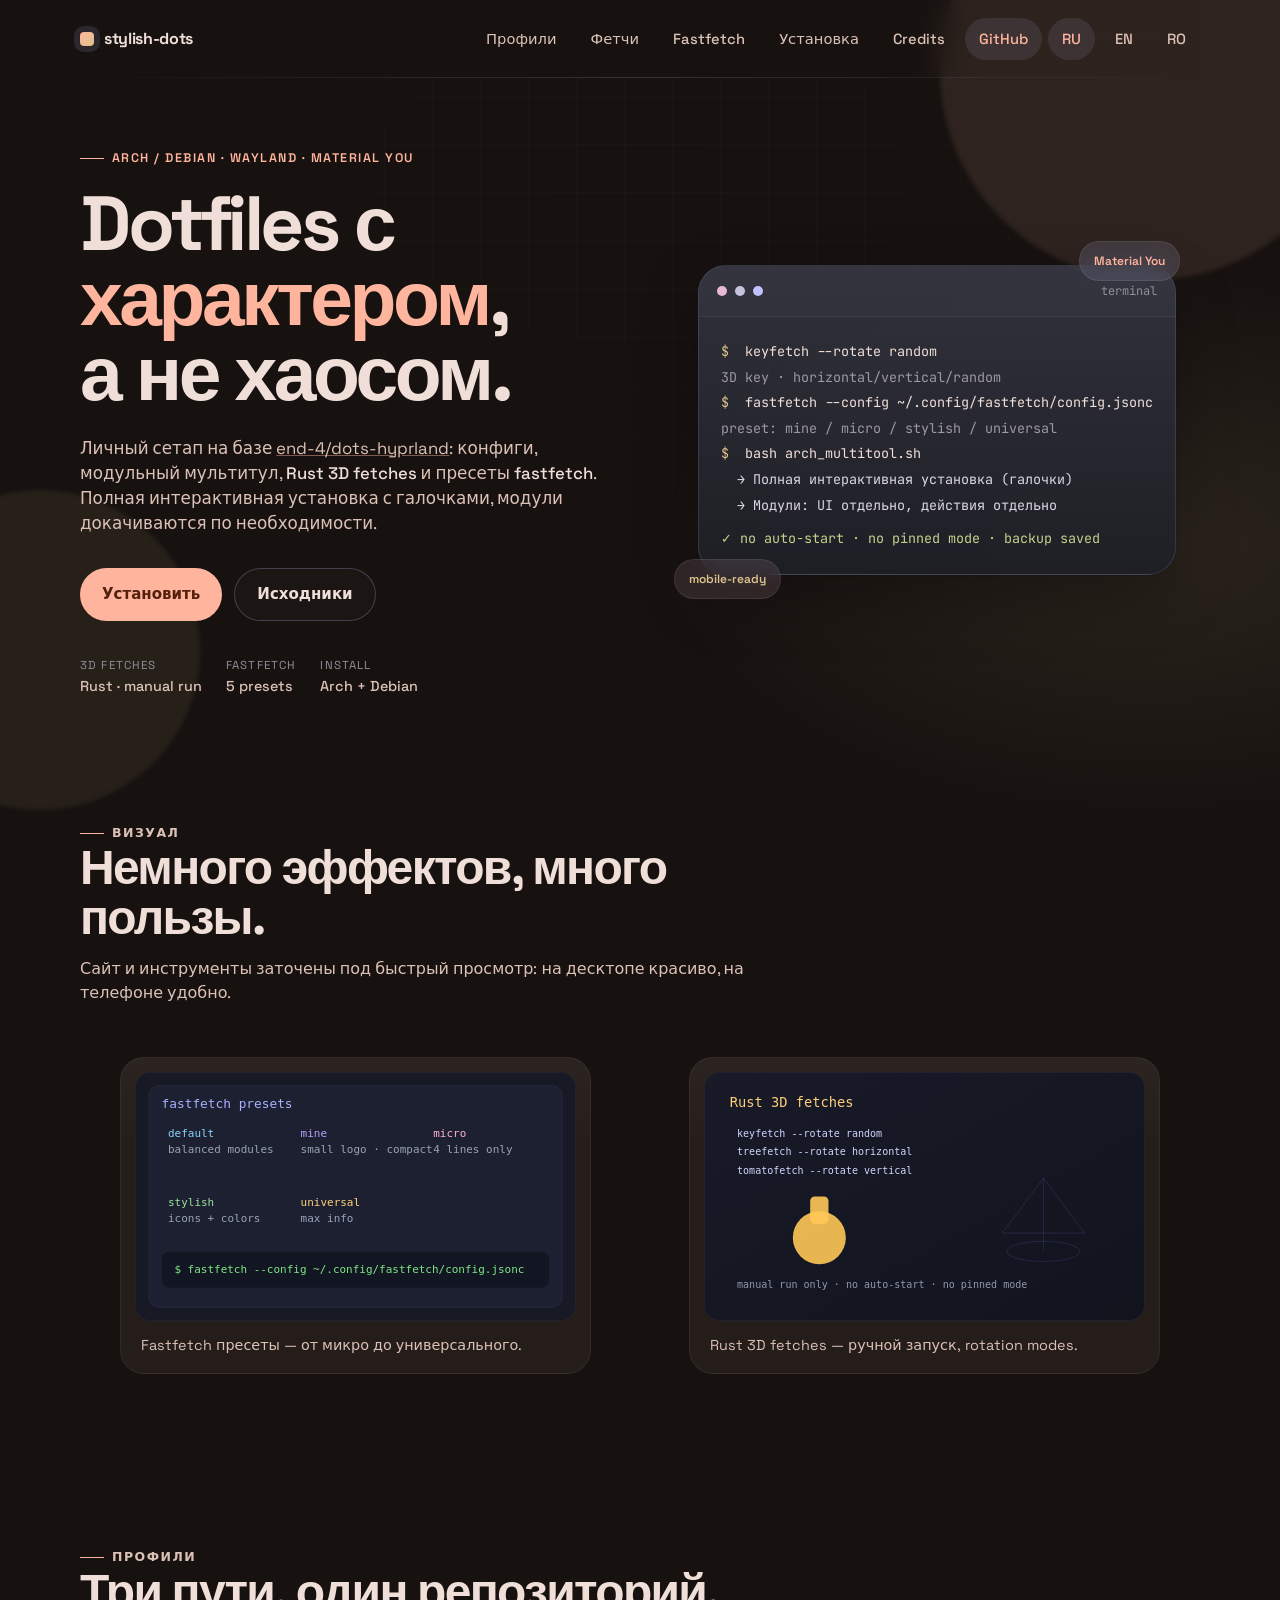
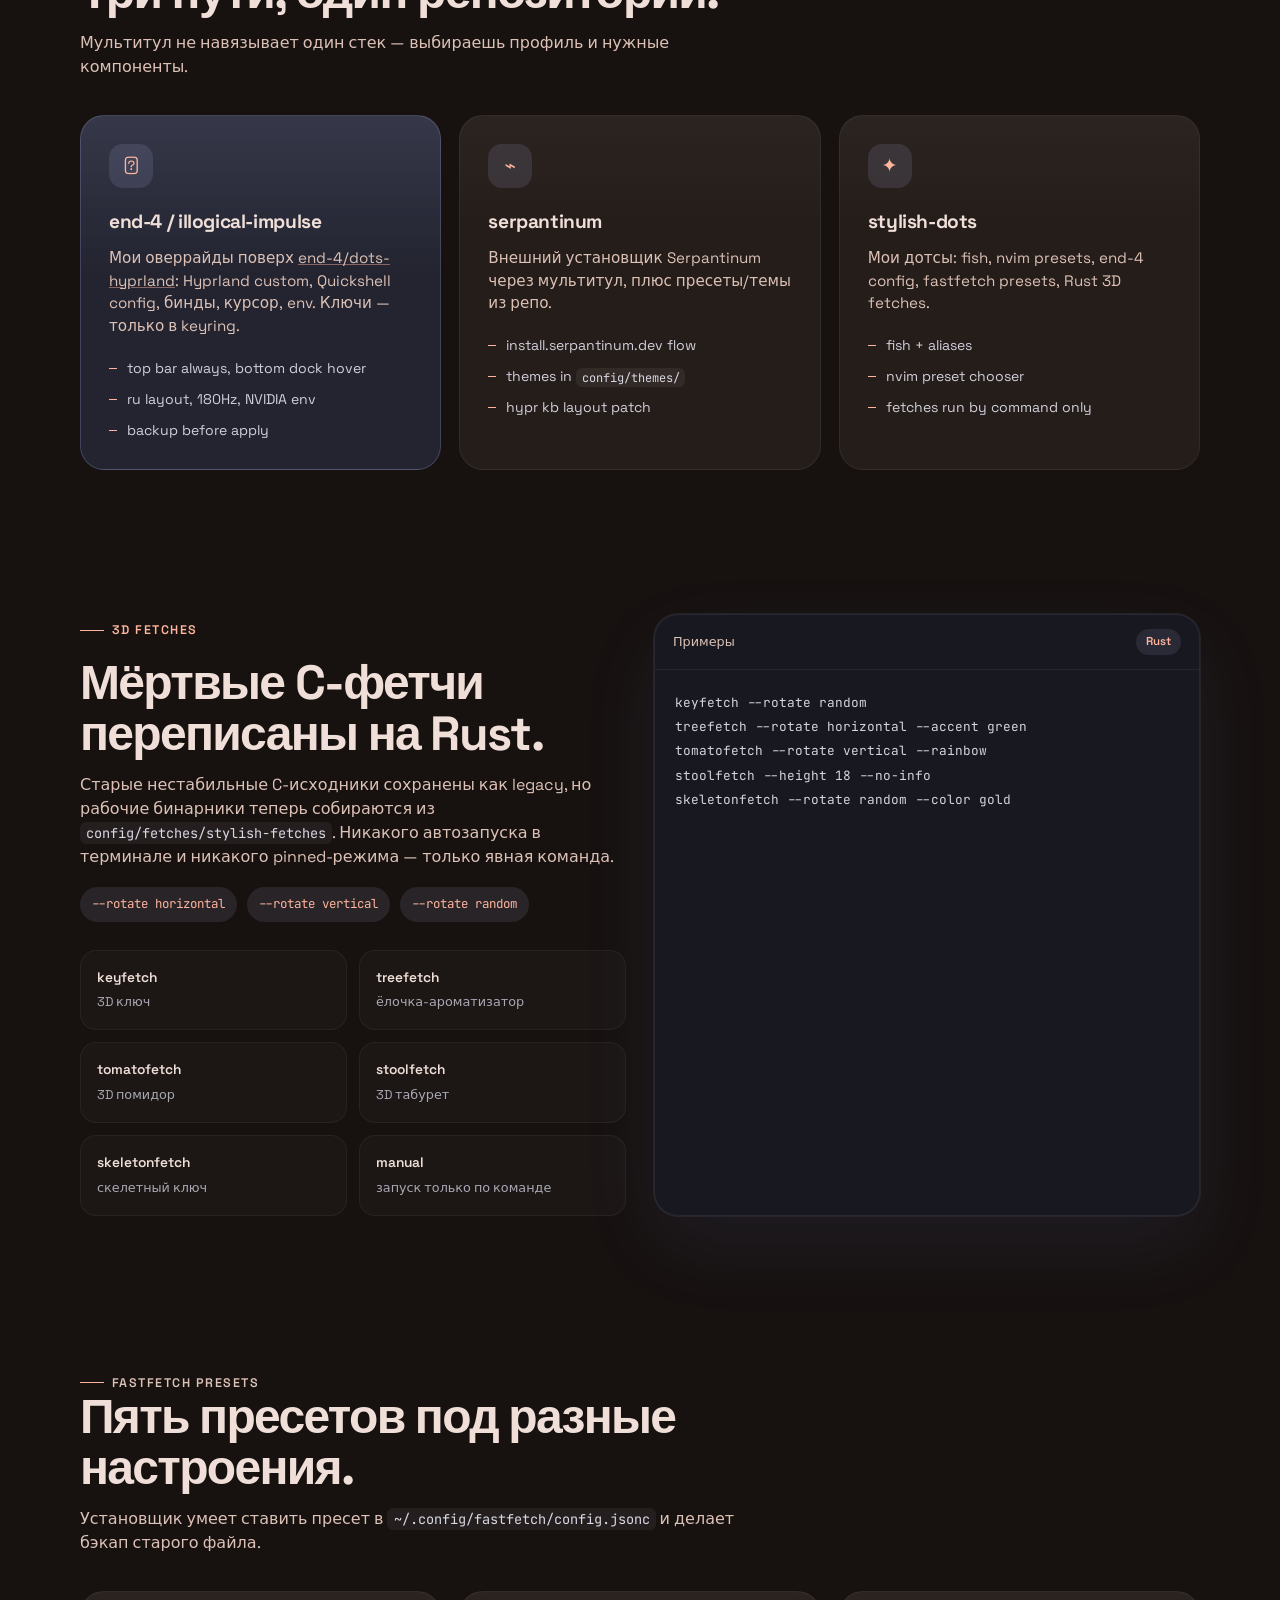
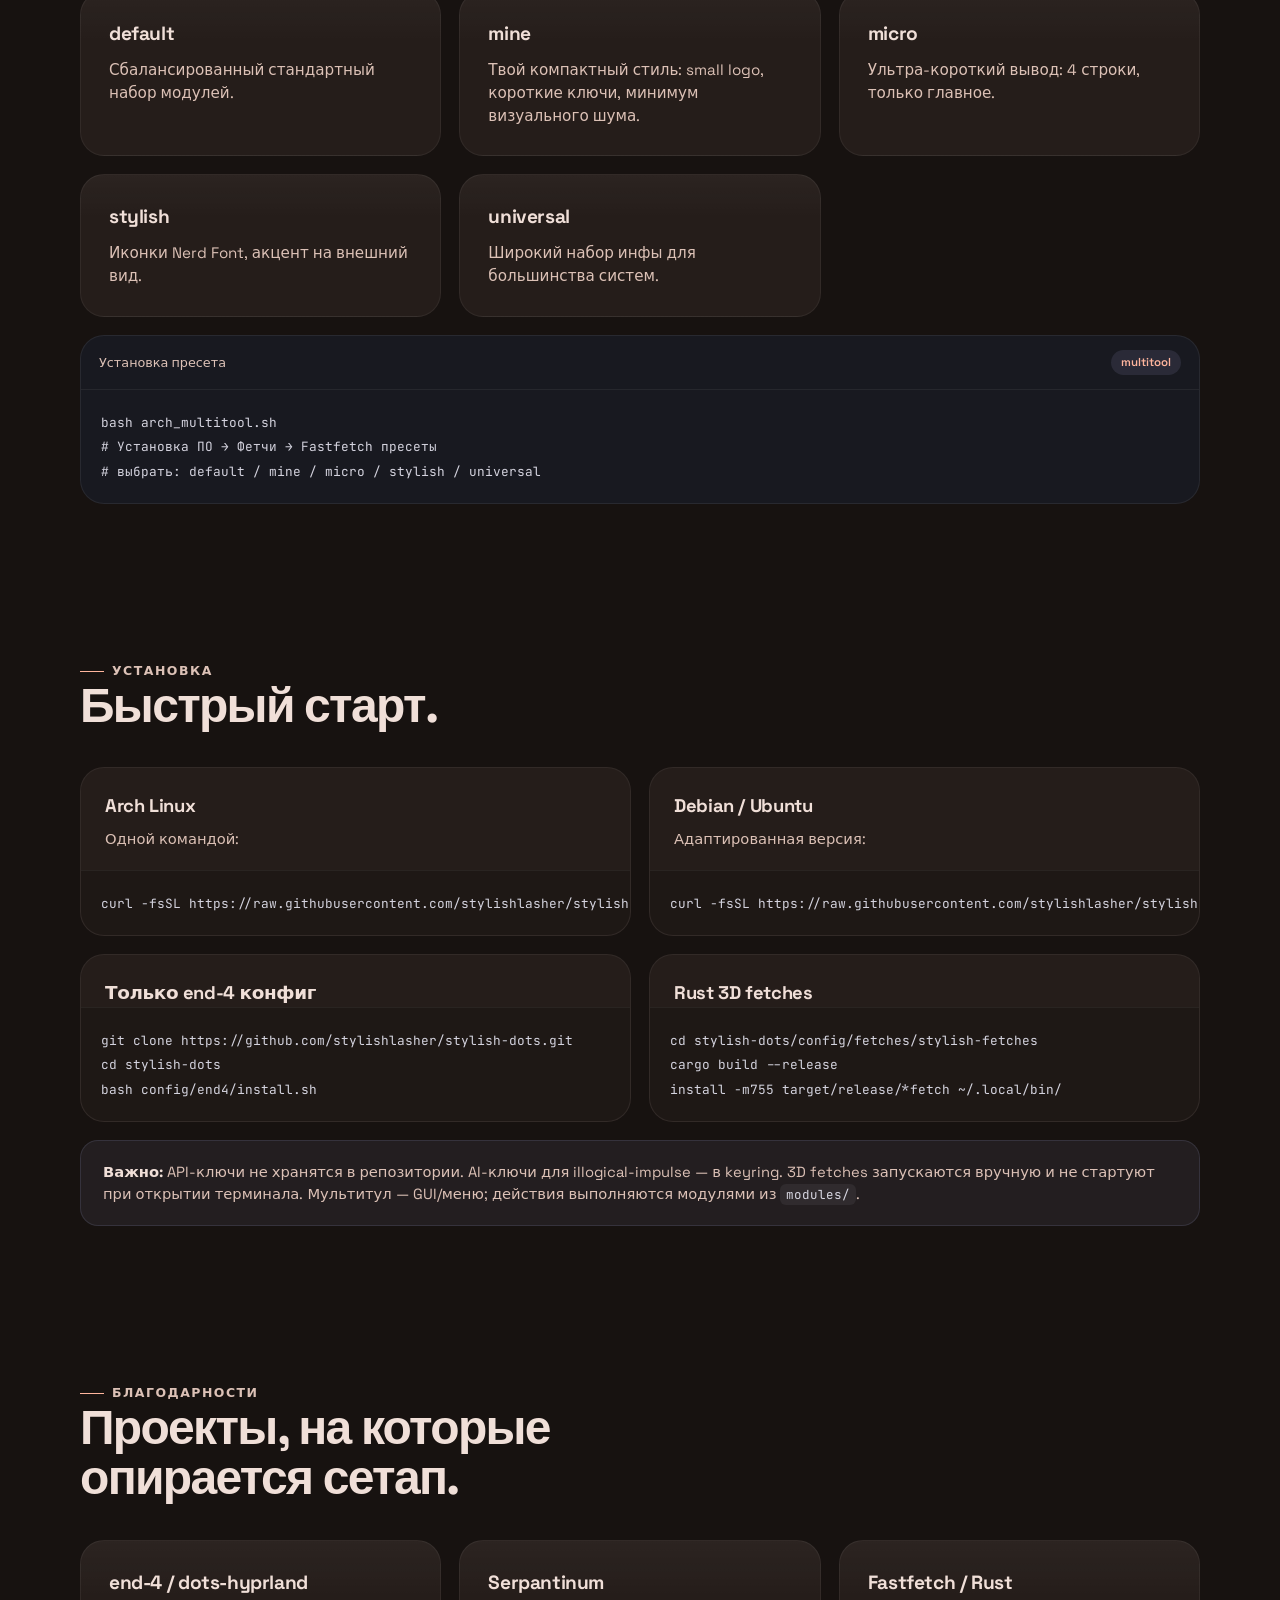
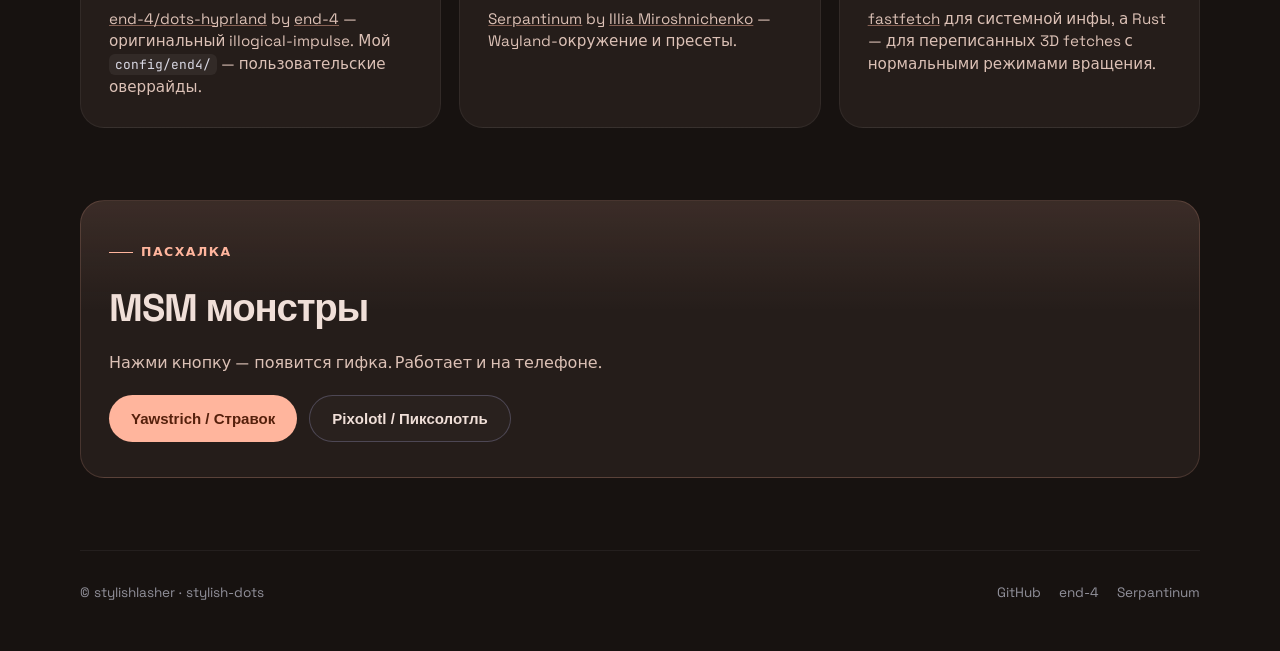
==== commit 316e8b55: "Localize multitool UI and docs to English and Romanian Add modules/lib/i18n.sh with RU/EN/RO message" ====
--- a/docs/index.html
+++ b/docs/index.html
@@ -32,6 +32,9 @@
       <a href="#install">Установка</a>
       <a href="#credits">Credits</a>
       <a href="https://github.com/stylishlasher/stylish-dots" class="nav-gh">GitHub</a>
+      <a href="./index.html" hreflang="ru" aria-label="Русская версия" aria-current="page" class="nav-gh">RU</a>
+      <a href="./en/index.html" hreflang="en" aria-label="English version">EN</a>
+      <a href="./ro/index.html" hreflang="ro" aria-label="Versiunea în română">RO</a>
     </nav>
   </header>
 
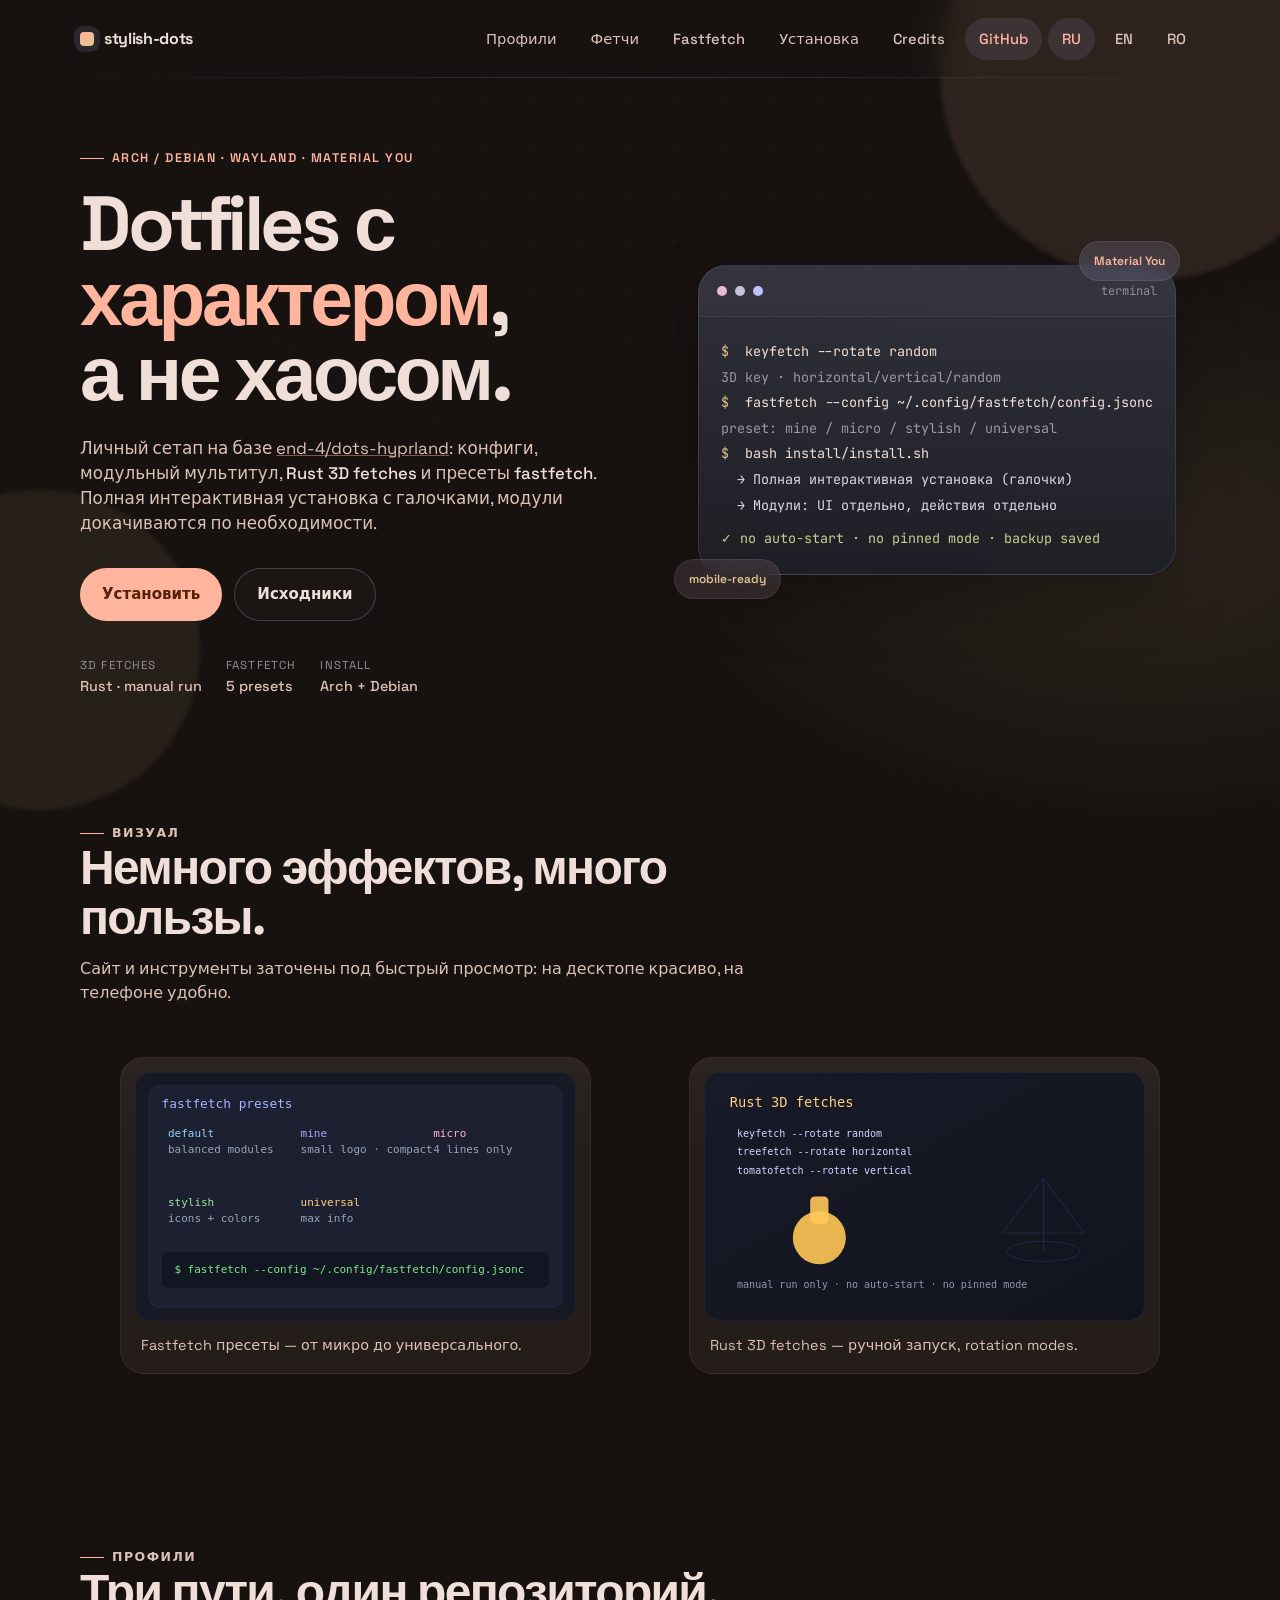
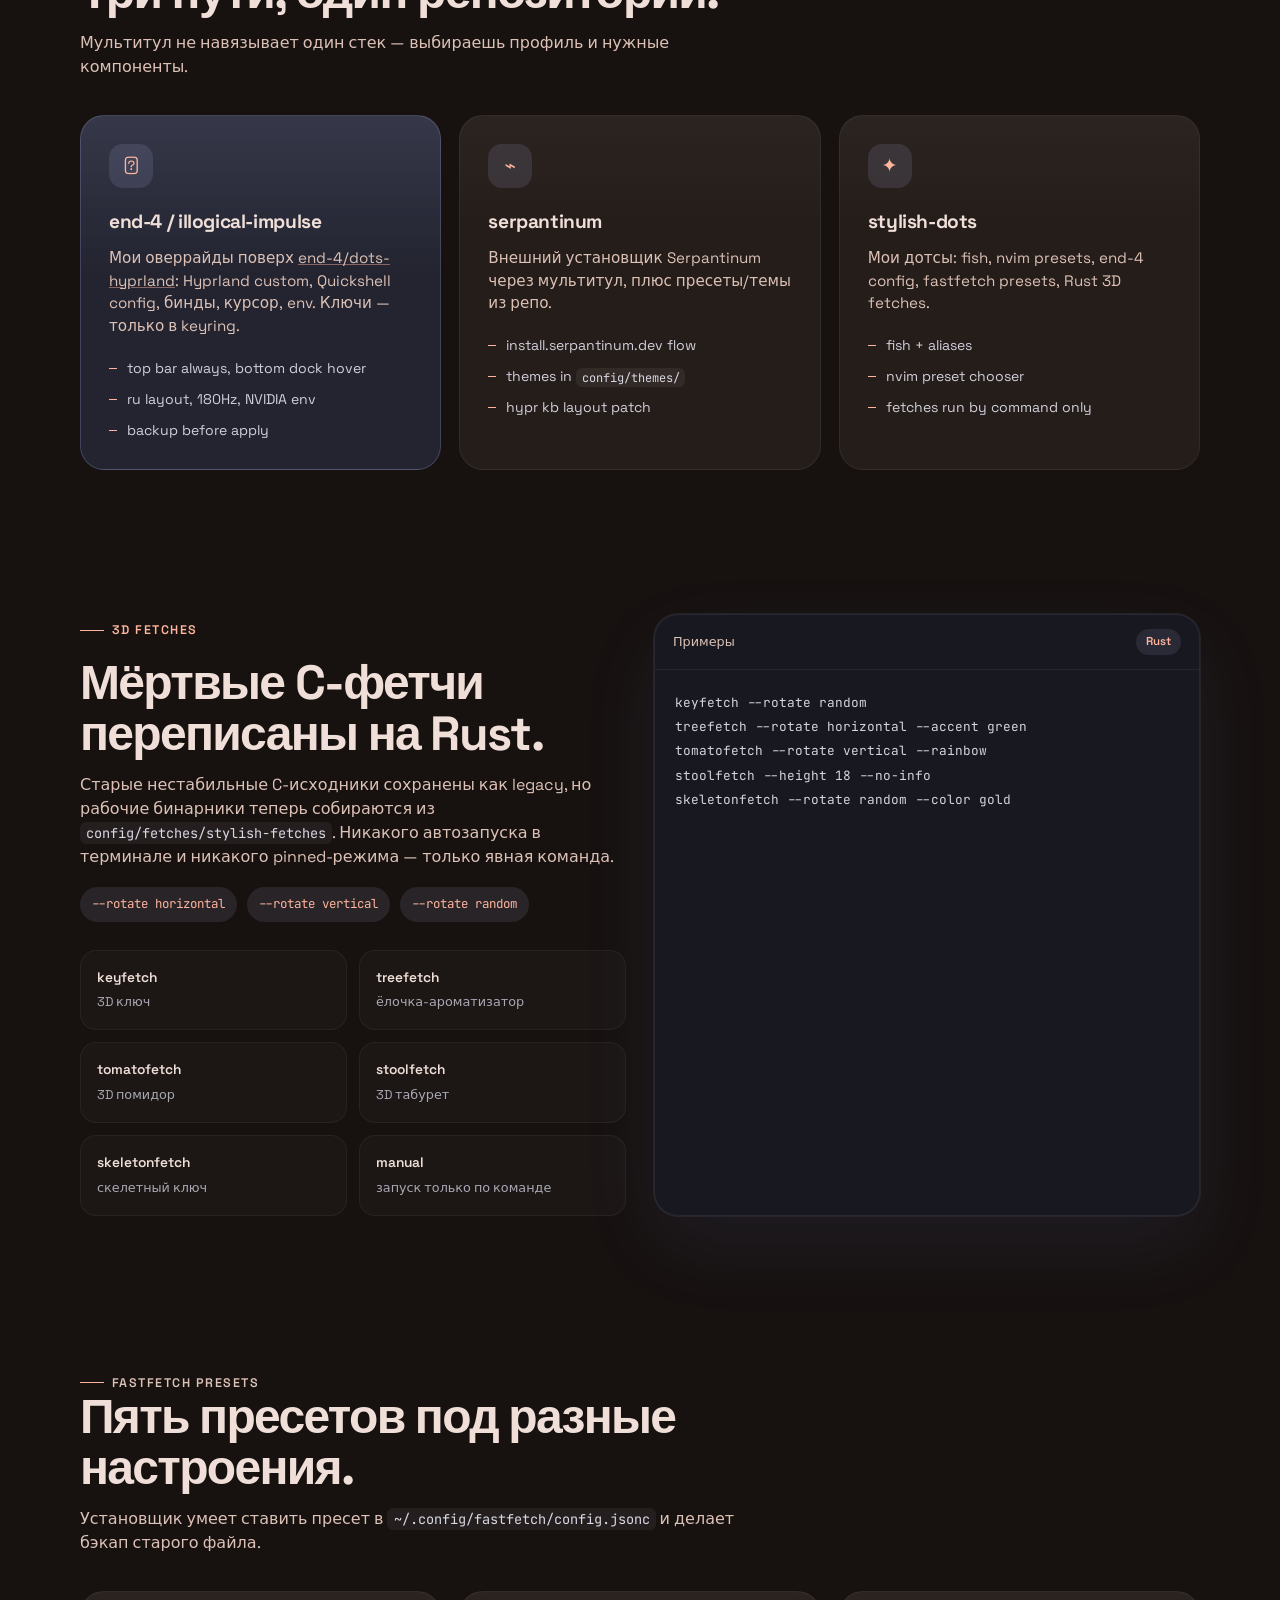
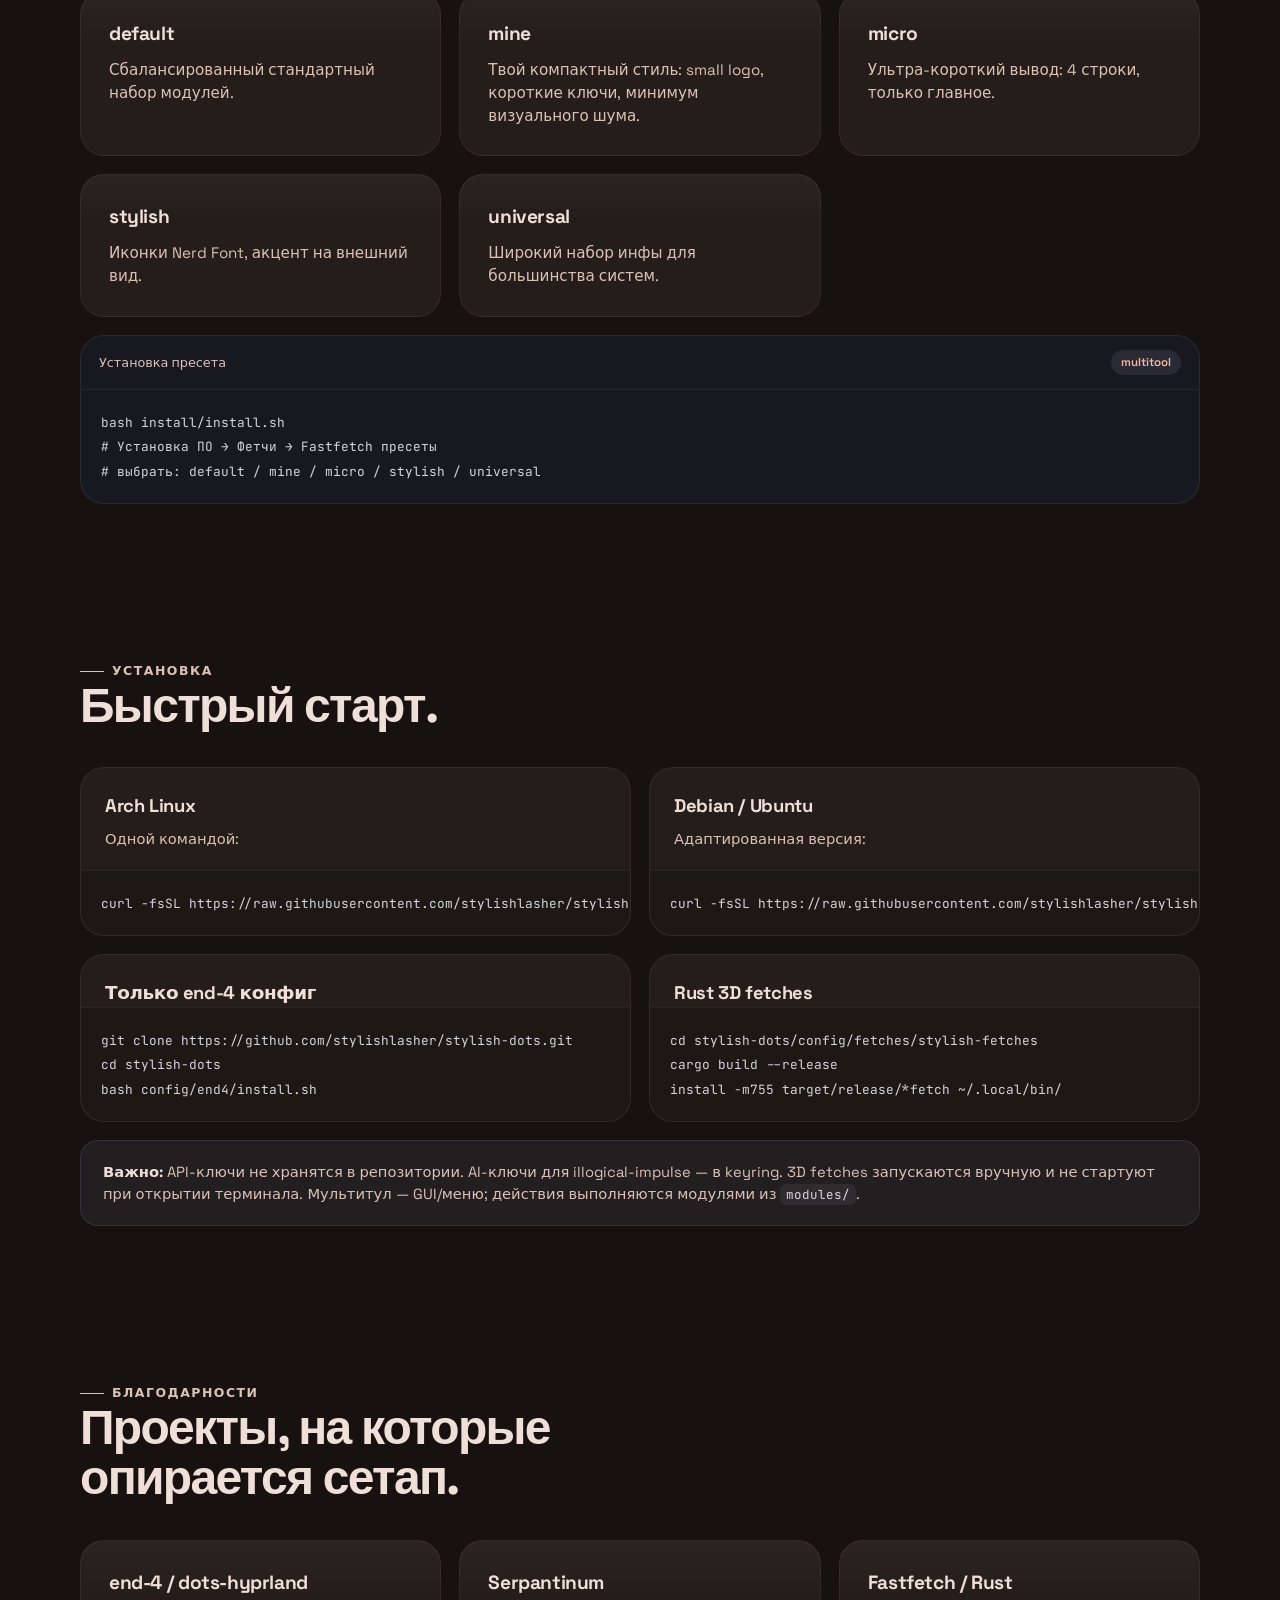
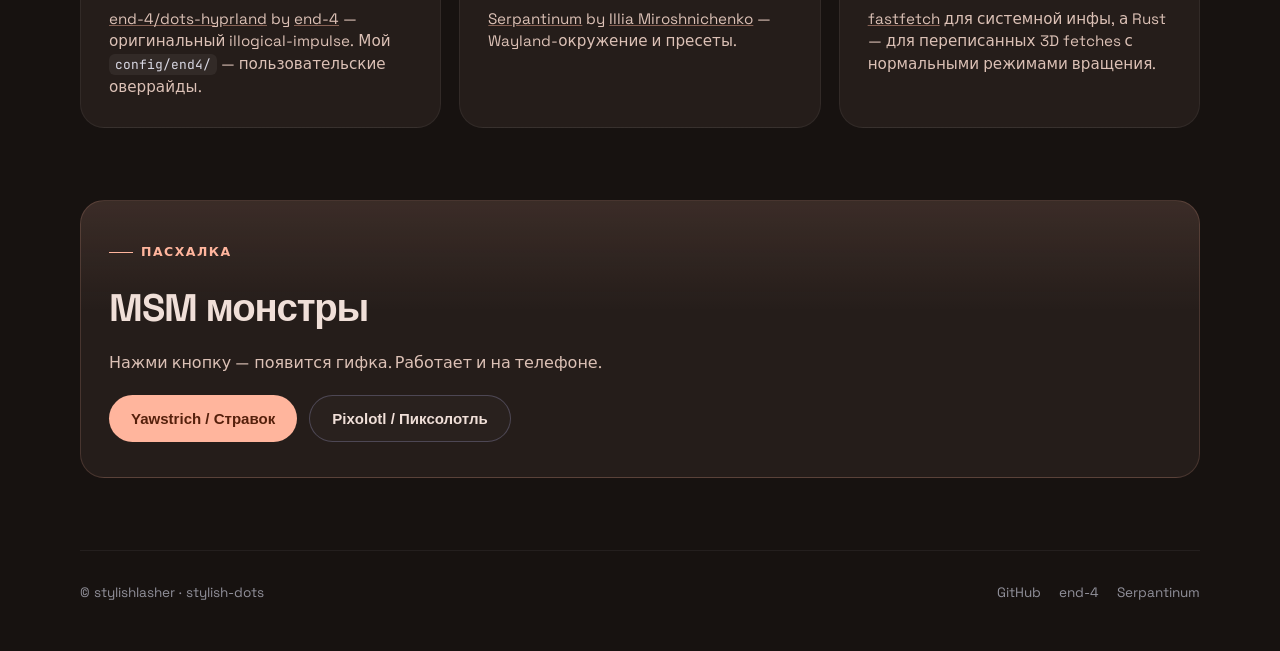
==== commit ff9c3443: "Launch multitools only through the bootstrap The thin launchers now print a bootstrap hint and exit " ====
--- a/docs/index.html
+++ b/docs/index.html
@@ -62,7 +62,7 @@
             <div class="line muted">  3D key · horizontal/vertical/random</div>
             <div class="line"><span class="p">$</span> fastfetch --config ~/.config/fastfetch/config.jsonc</div>
             <div class="line muted">  preset: mine / micro / stylish / universal</div>
-            <div class="line"><span class="p">$</span> bash arch_multitool.sh</div>
+            <div class="line"><span class="p">$</span> bash install/install.sh</div>
             <div class="line pick">  → Полная интерактивная установка (галочки)</div>
             <div class="line pick">  → Модули: UI отдельно, действия отдельно</div>
             <div class="line ok">✓ no auto-start · no pinned mode · backup saved</div>
@@ -165,7 +165,7 @@
       </div>
       <div class="code-card" style="margin-top:18px">
         <div class="code-head"><span>Установка пресета</span><span class="code-badge">multitool</span></div>
-<pre><code>bash arch_multitool.sh
+<pre><code>bash install/install.sh
 # Установка ПО → Фетчи → Fastfetch пресеты
 # выбрать: default / mine / micro / stylish / universal</code></pre>
       </div>
@@ -180,12 +180,12 @@
         <div class="install-card">
           <h3>Arch Linux</h3>
           <p>Одной командой:</p>
-          <pre><code>curl -fsSL https://raw.githubusercontent.com/stylishlasher/stylish-dots/main/arch_multitool.sh | bash</code></pre>
+          <pre><code>curl -fsSL https://raw.githubusercontent.com/stylishlasher/stylish-dots/main/install/install.sh | bash</code></pre>
         </div>
         <div class="install-card">
           <h3>Debian / Ubuntu</h3>
           <p>Адаптированная версия:</p>
-          <pre><code>curl -fsSL https://raw.githubusercontent.com/stylishlasher/stylish-dots/main/arch_multitool_debian.sh | bash</code></pre>
+          <pre><code>curl -fsSL https://raw.githubusercontent.com/stylishlasher/stylish-dots/main/install/install_debian.sh | bash</code></pre>
         </div>
       </div>
       <div class="install-grid" style="margin-top:18px">
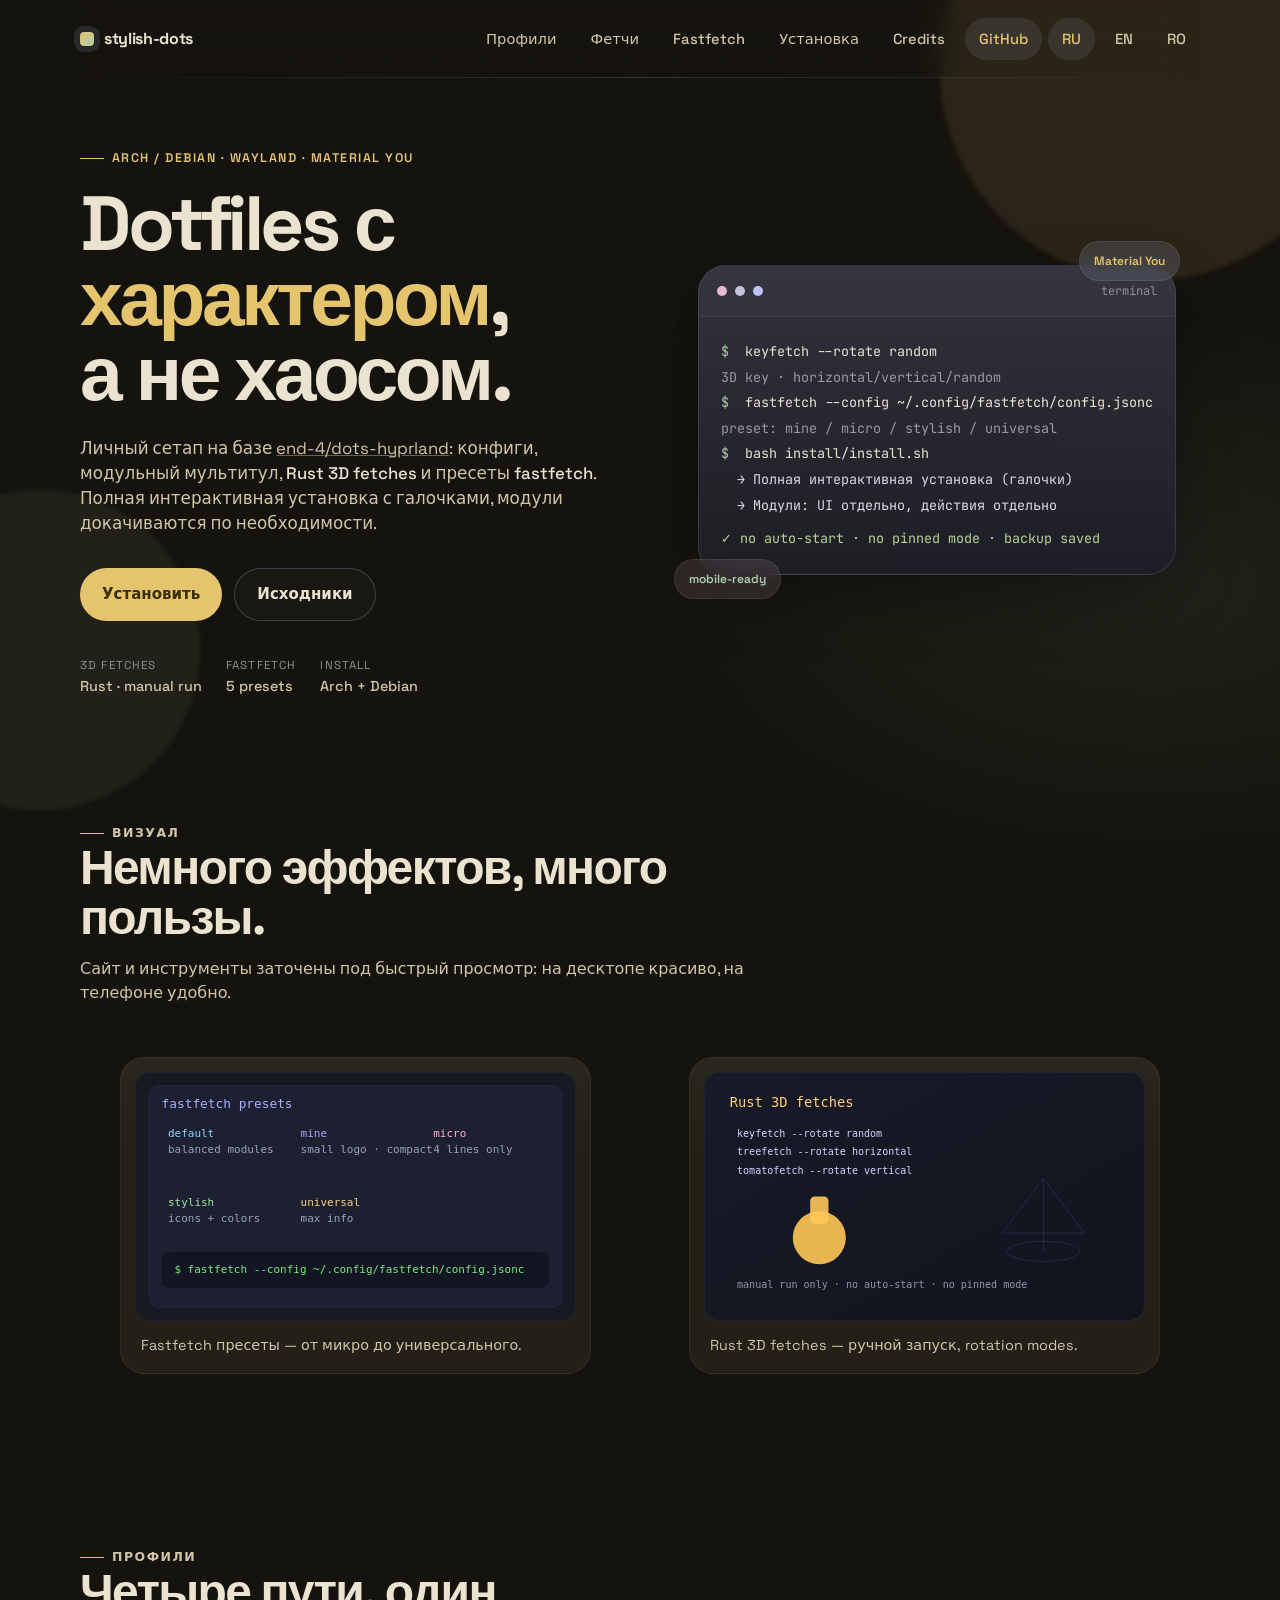
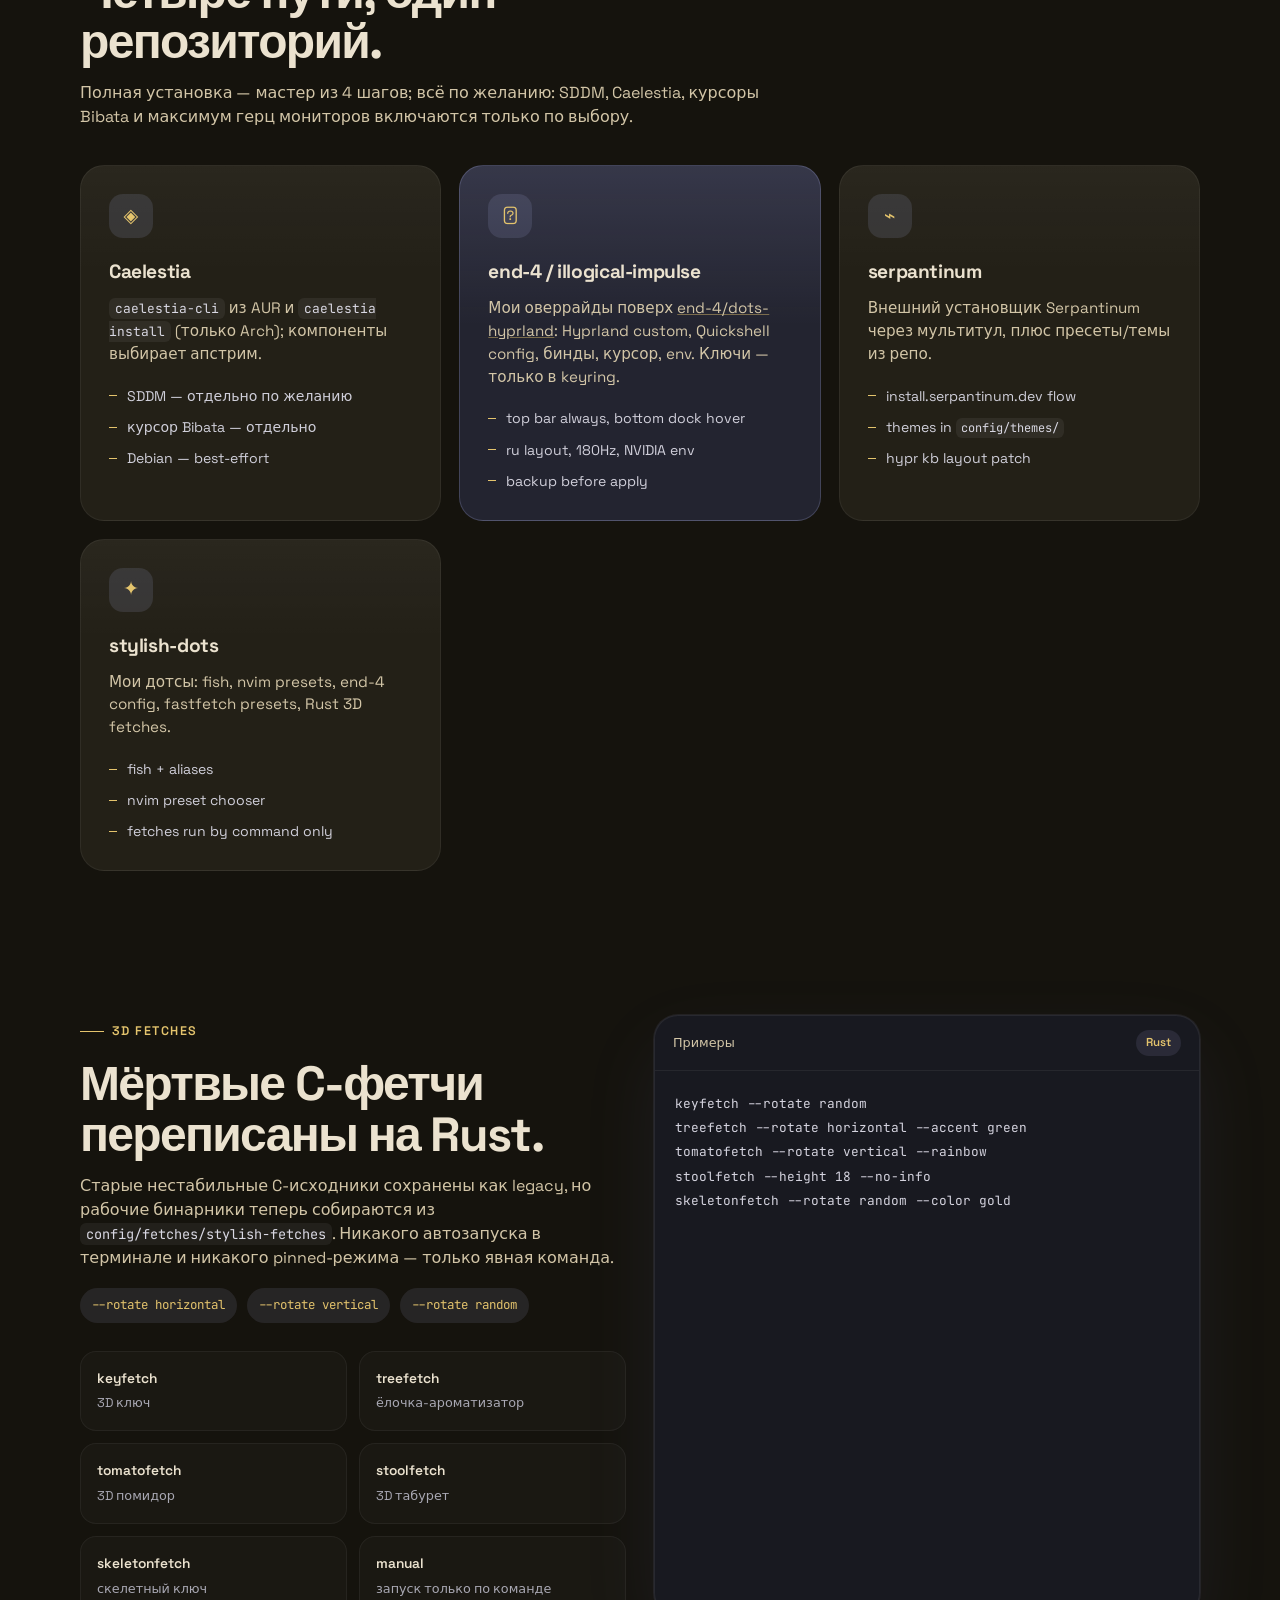
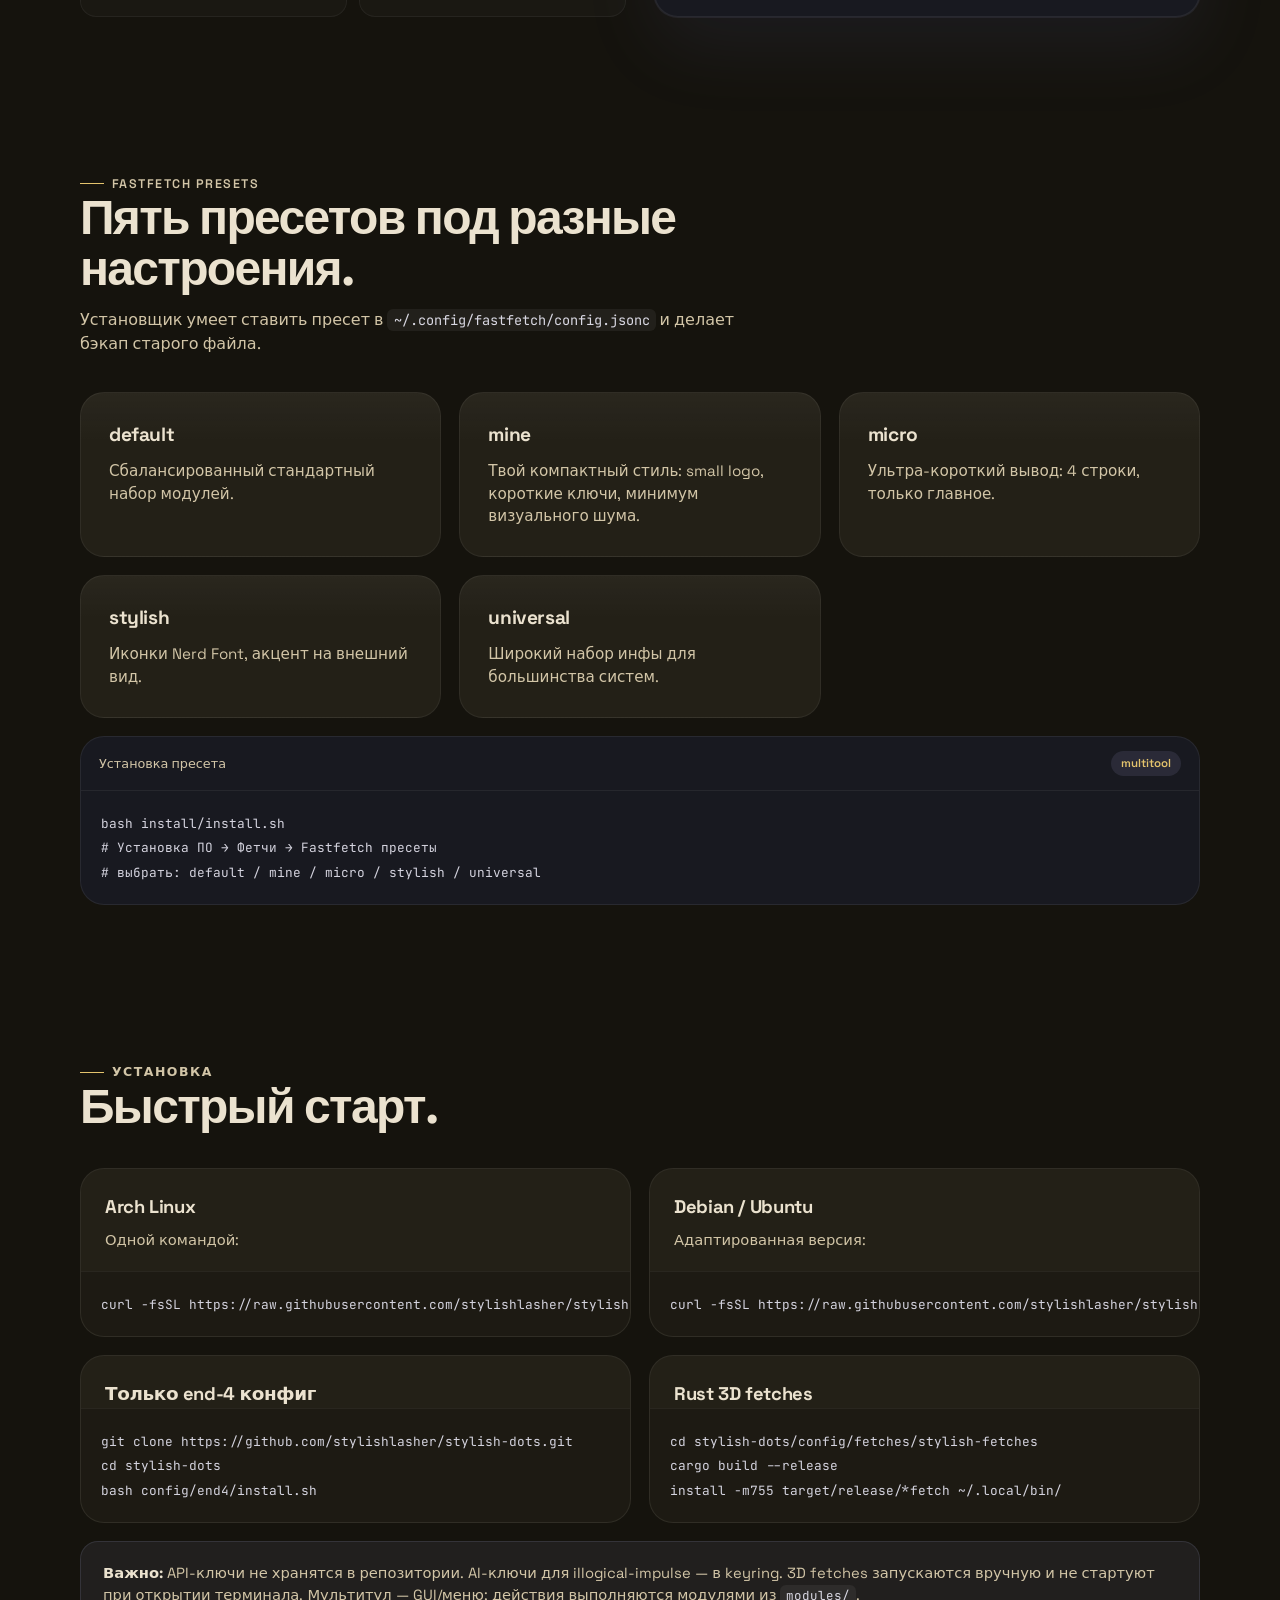
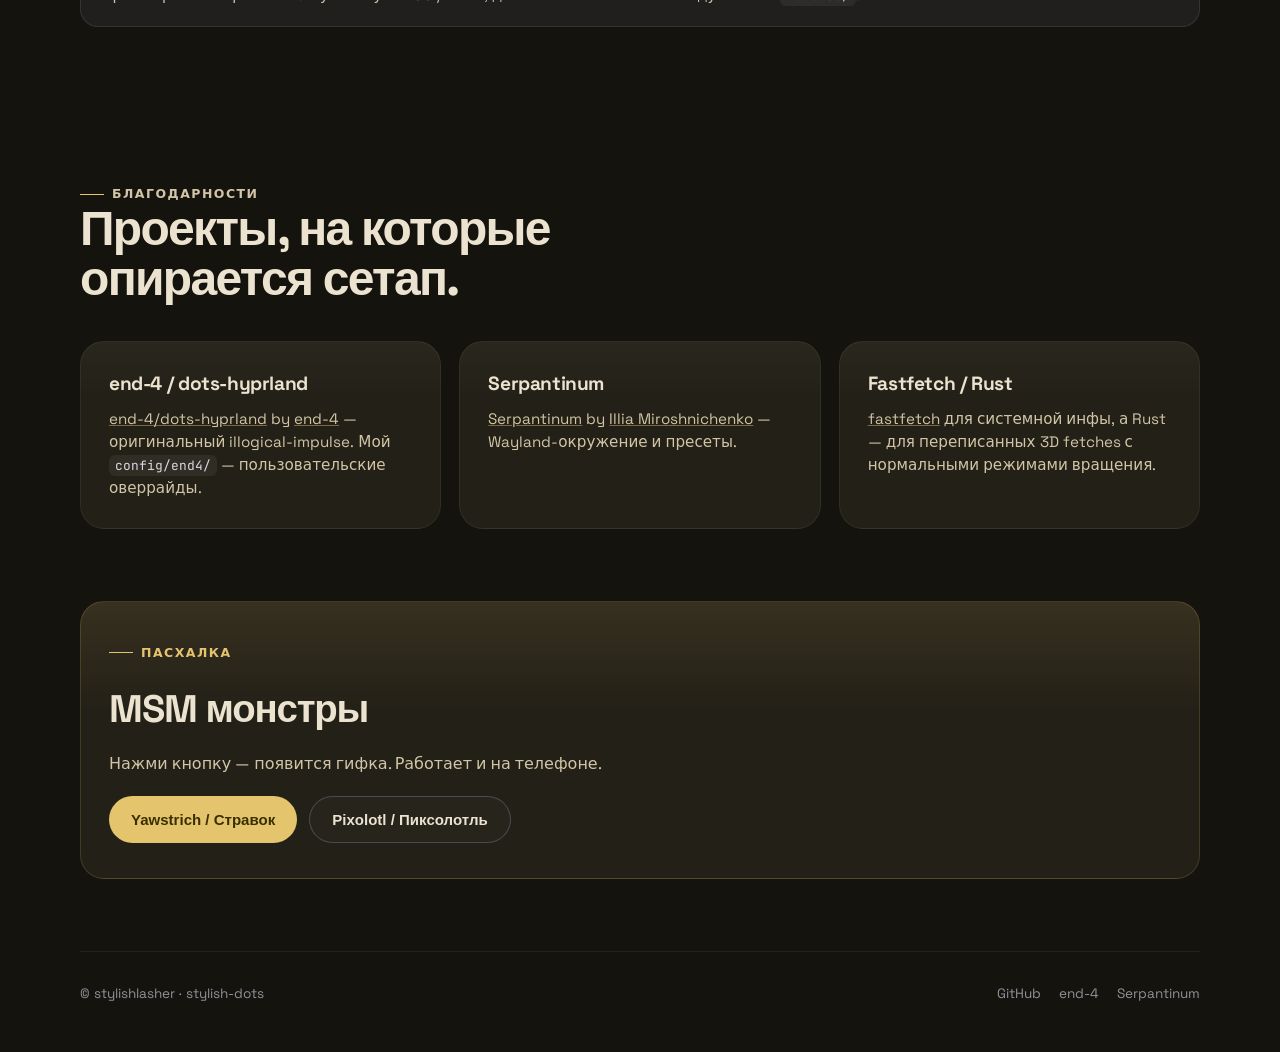
==== commit ed1ec19b: "Add optional extras and guided install wizard Four steps: profile - software - configs - confirm. Op" ====
--- a/docs/index.html
+++ b/docs/index.html
@@ -94,10 +94,16 @@
     <section id="profiles" class="section wrap reveal">
       <div class="section-head">
         <p class="eyebrow">Профили</p>
-        <h2>Три пути, один репозиторий.</h2>
-        <p>Мультитул не навязывает один стек — выбираешь профиль и нужные компоненты.</p>
+        <h2>Четыре пути, один репозиторий.</h2>
+        <p>Полная установка — мастер из 4 шагов; всё по желанию: SDDM, Caelestia, курсоры Bibata и максимум герц мониторов включаются только по выбору.</p>
       </div>
       <div class="cards">
+        <article class="card">
+          <div class="card-icon">◈</div>
+          <h3>Caelestia</h3>
+          <p><code>caelestia-cli</code> из AUR и <code>caelestia install</code> (только Arch); компоненты выбирает апстрим.</p>
+          <ul class="list"><li>SDDM — отдельно по желанию</li><li>курсор Bibata — отдельно</li><li>Debian — best-effort</li></ul>
+        </article>
         <article class="card card-featured">
           <div class="card-icon">󰣇</div>
           <h3>end-4 / illogical-impulse</h3>
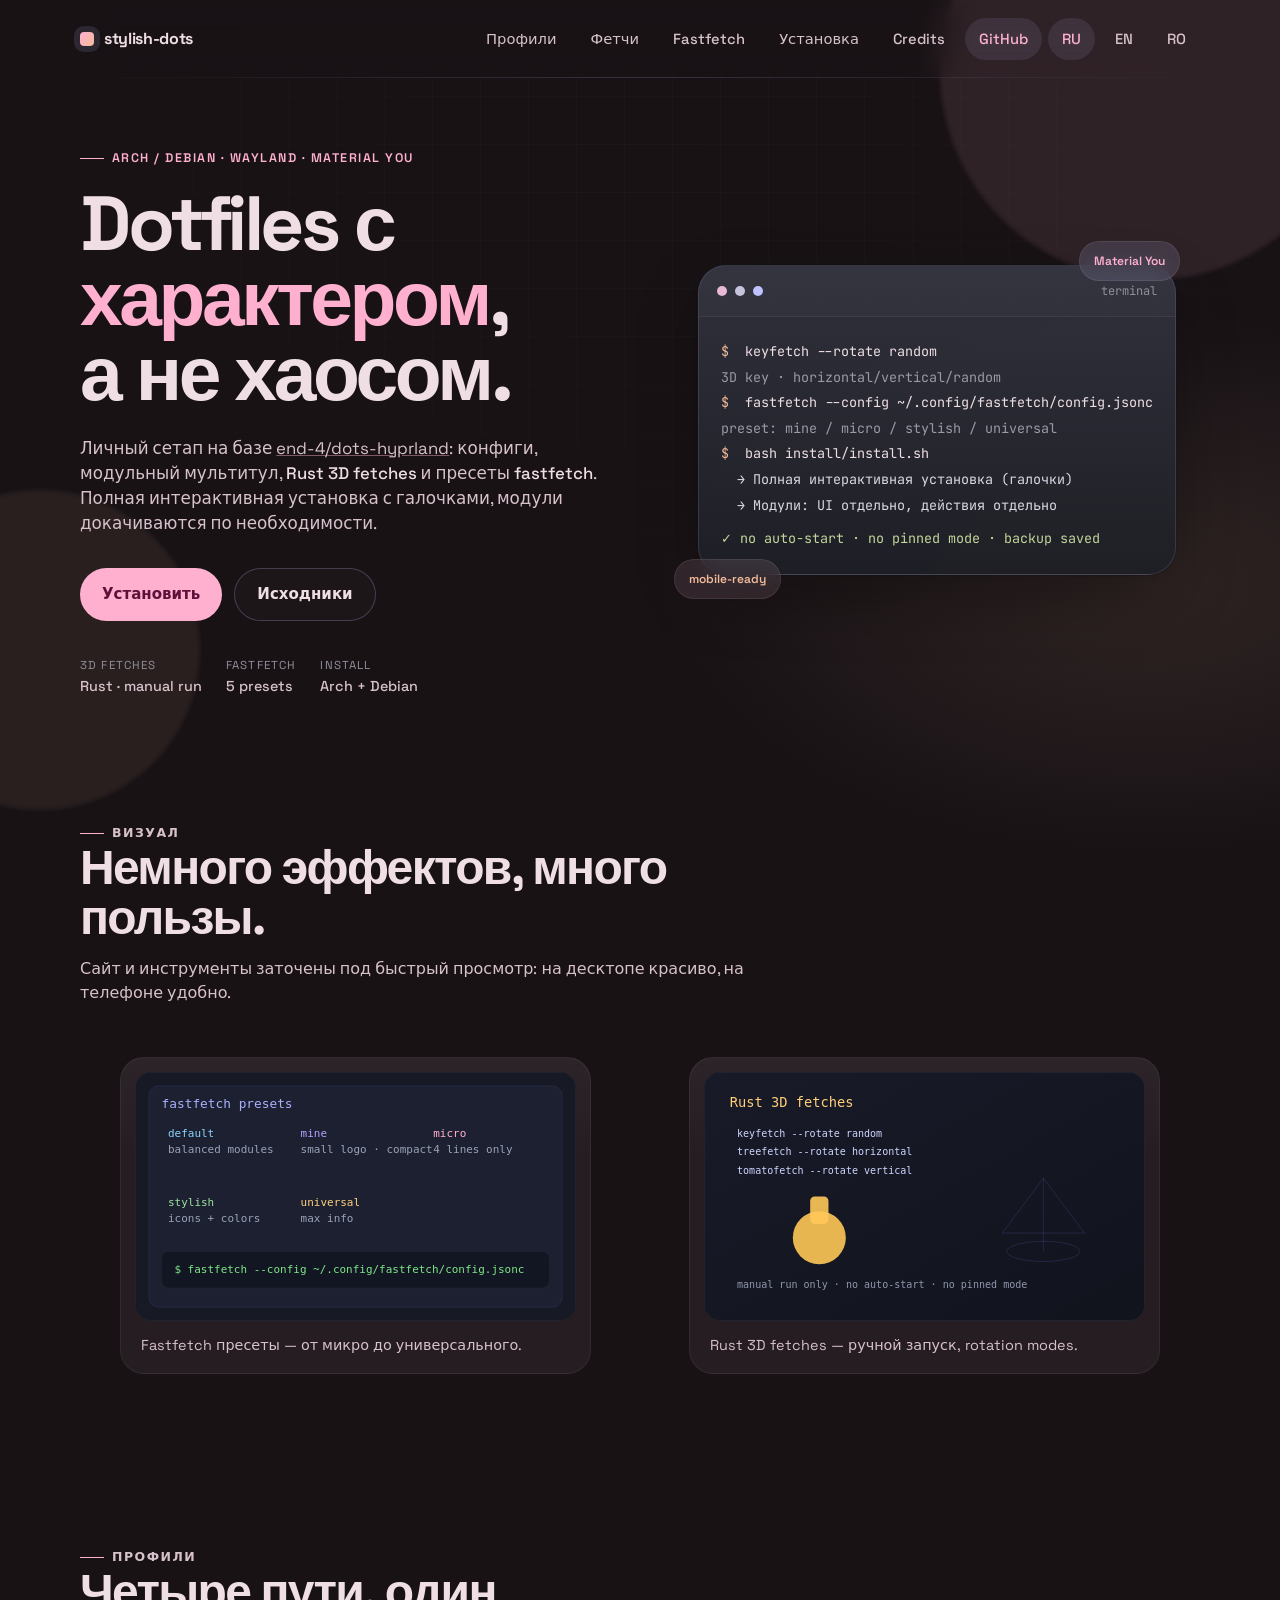
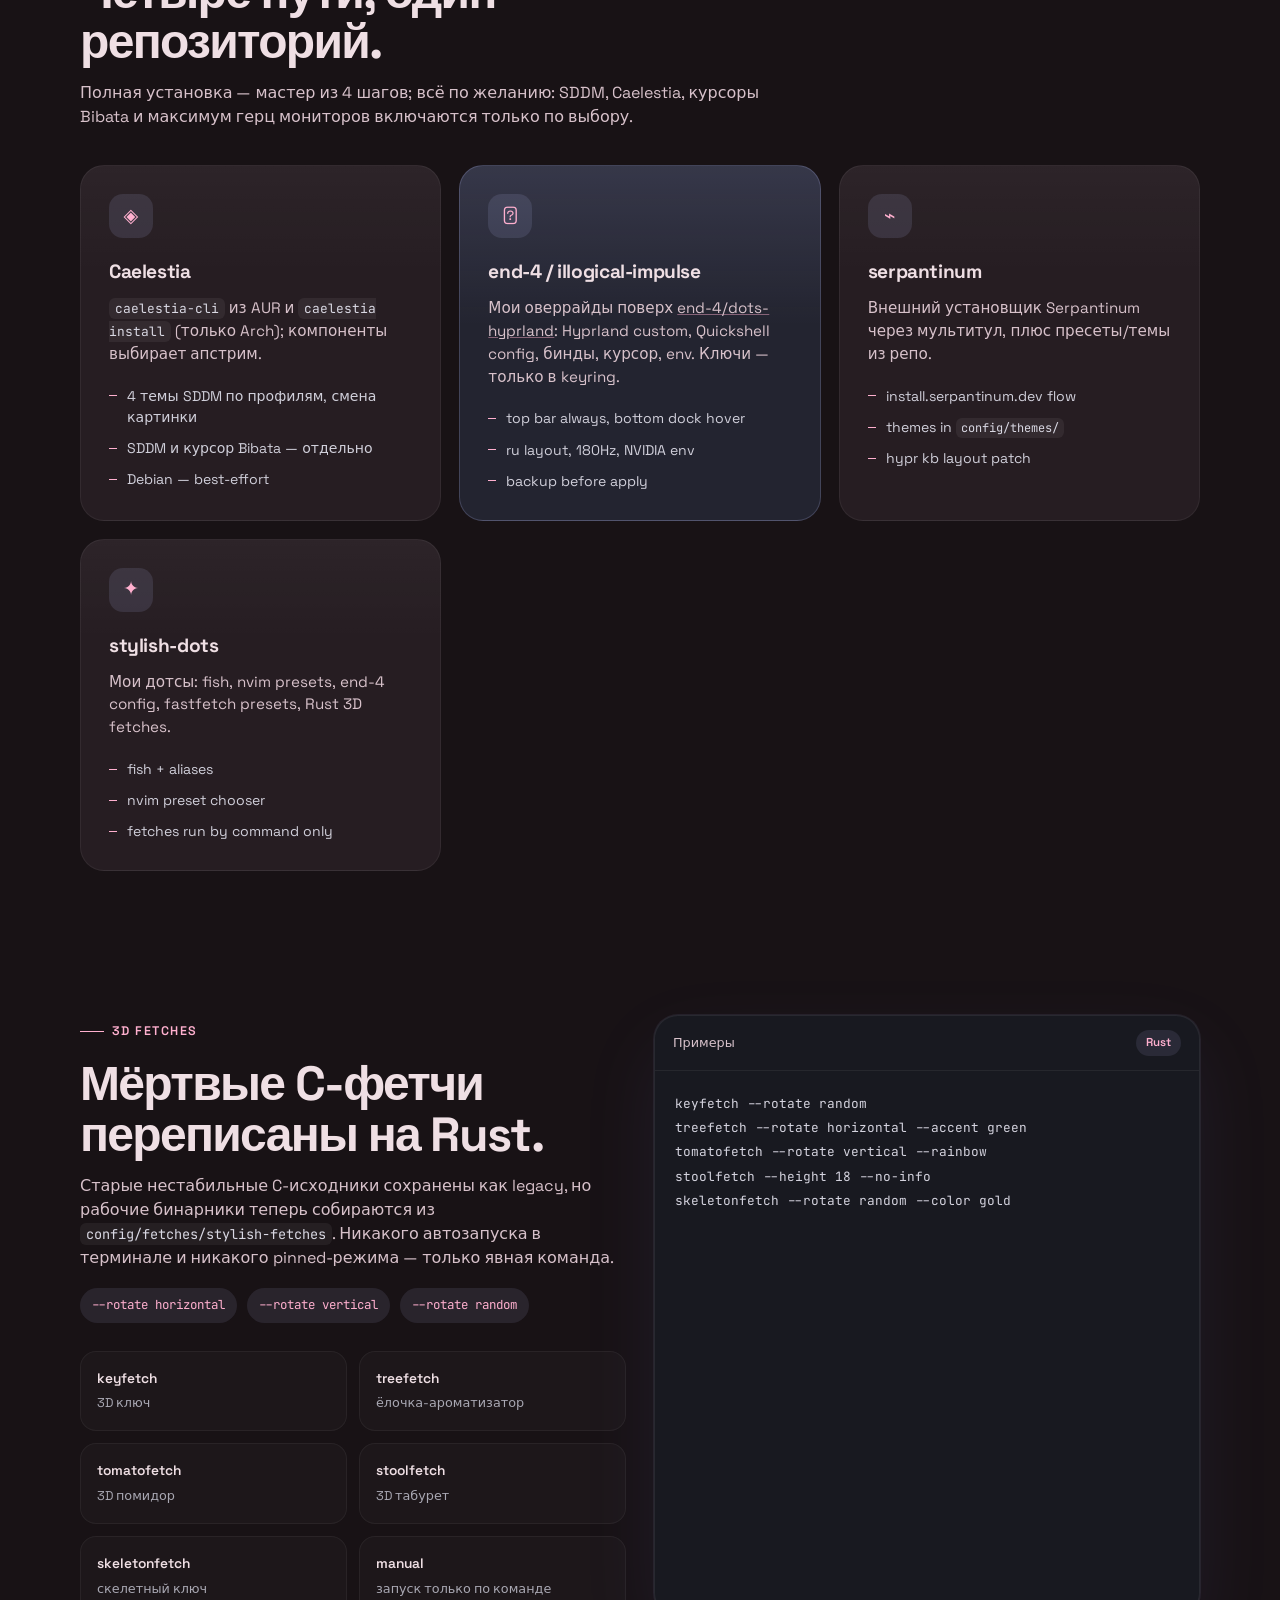
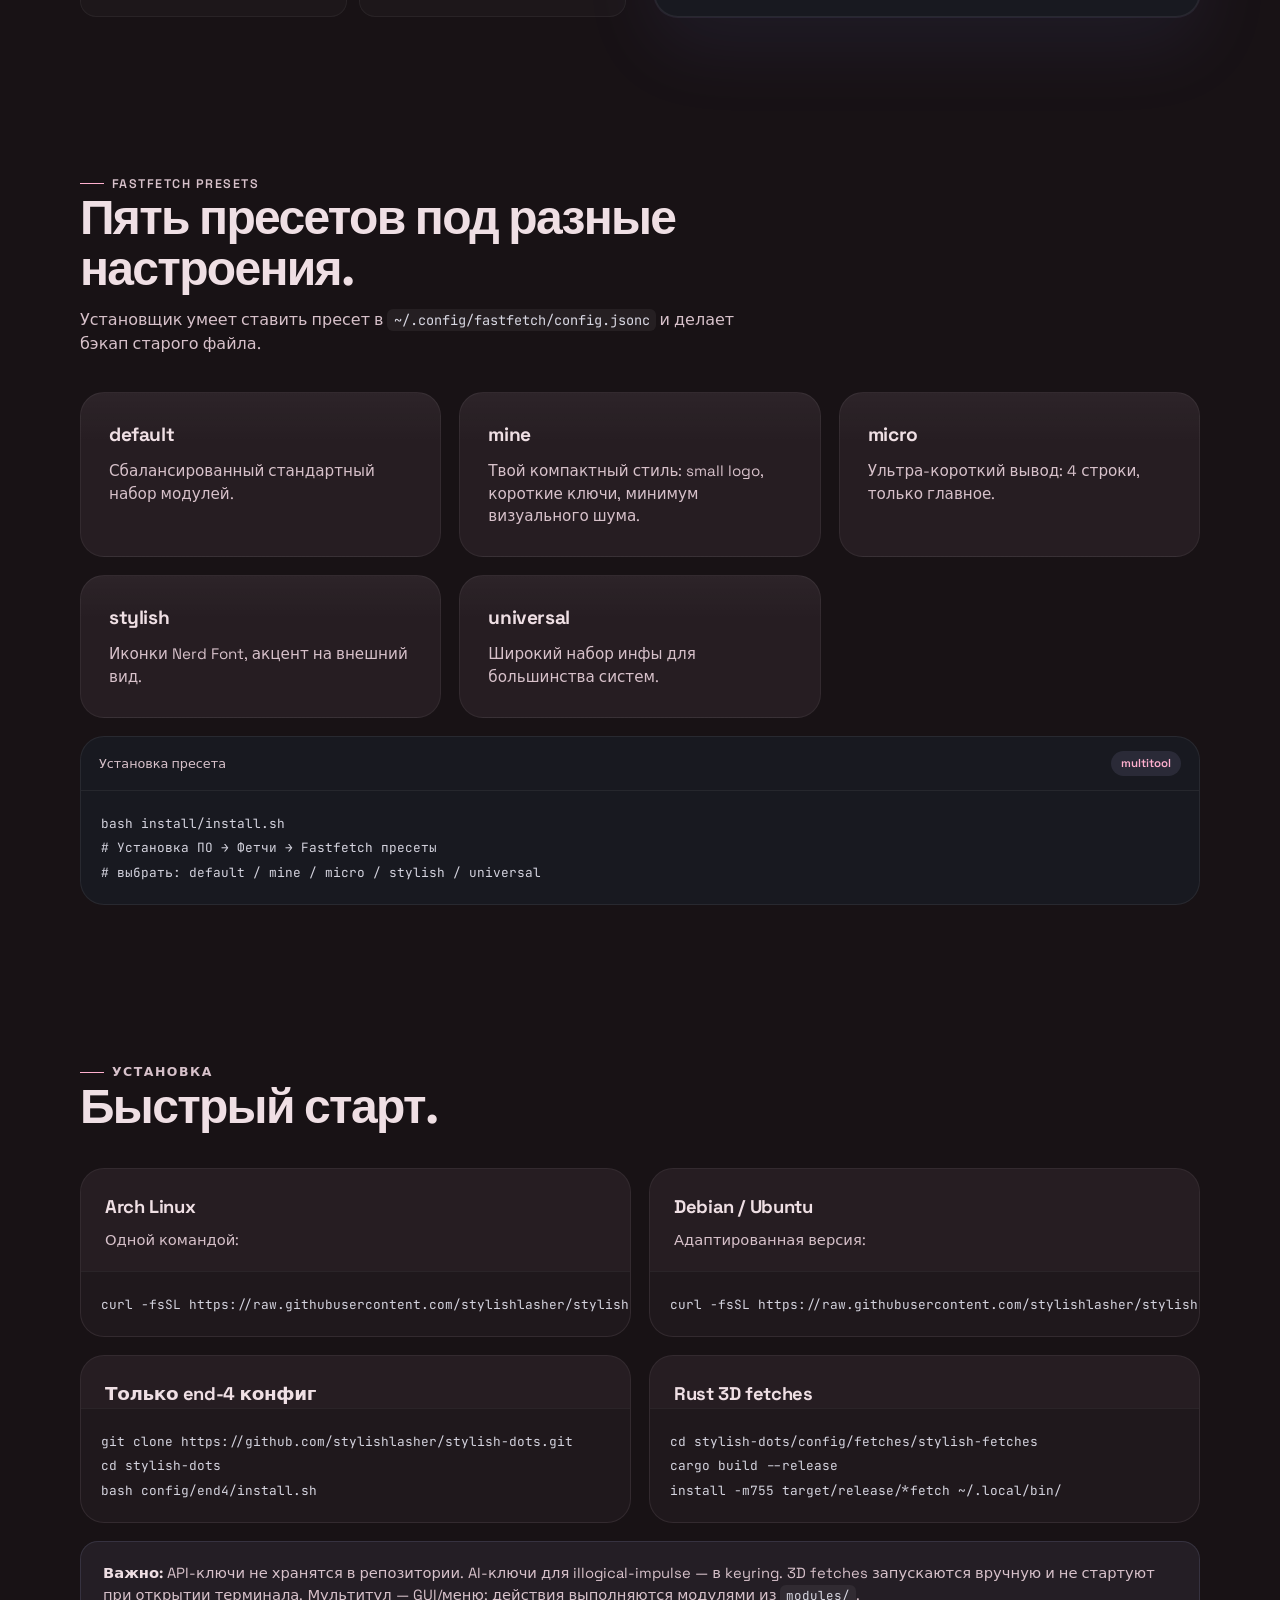
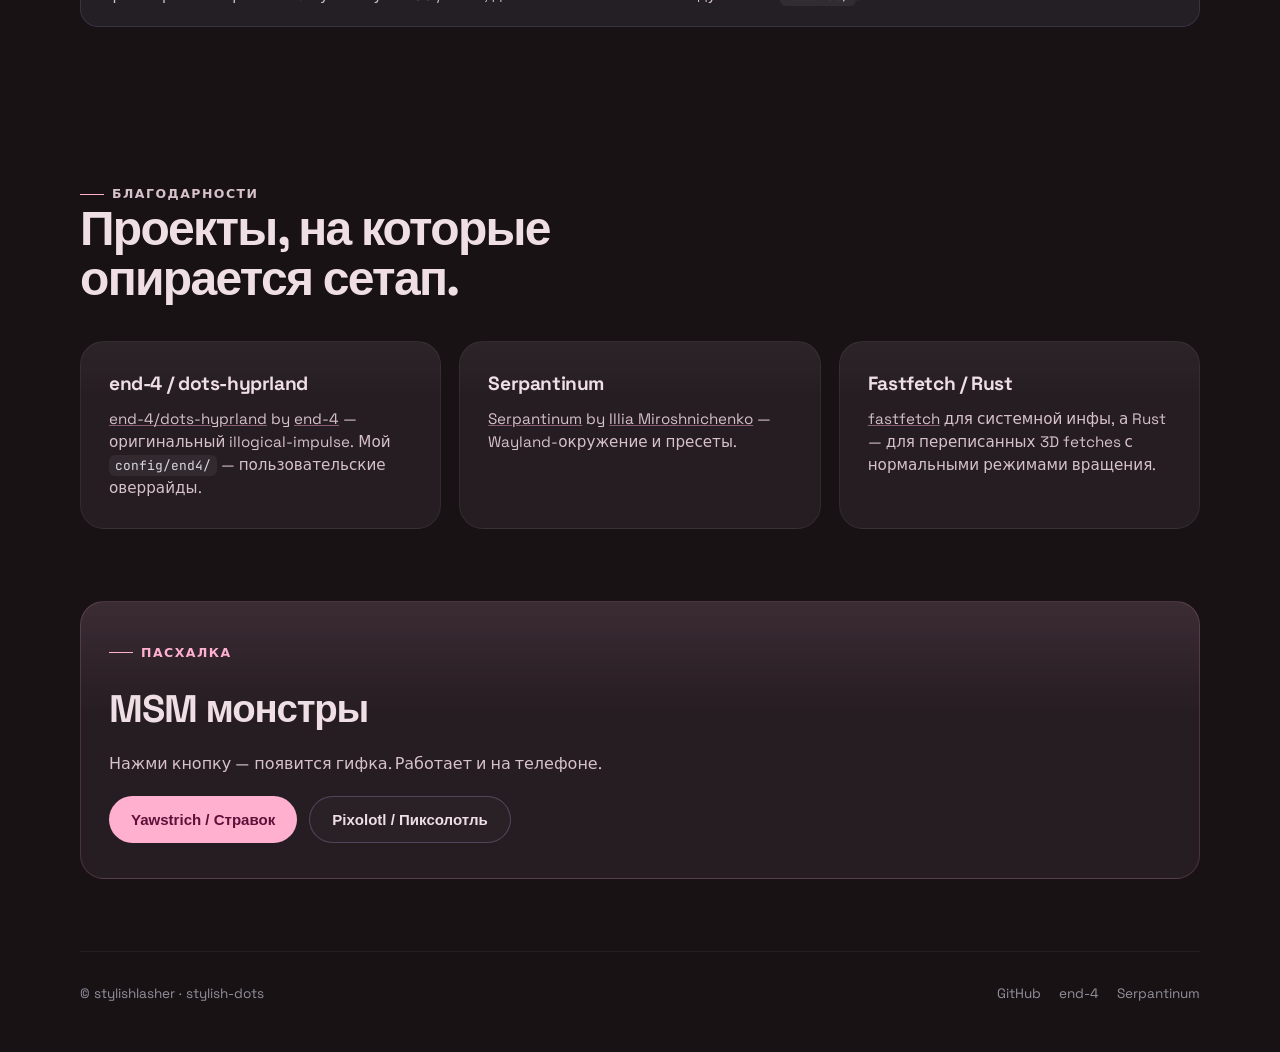
==== commit 66a59fa7: "Add four profile SDDM themes and image swap Local themes for caelestia, end4, stylish-dots and serpa" ====
--- a/docs/index.html
+++ b/docs/index.html
@@ -102,7 +102,7 @@
           <div class="card-icon">◈</div>
           <h3>Caelestia</h3>
           <p><code>caelestia-cli</code> из AUR и <code>caelestia install</code> (только Arch); компоненты выбирает апстрим.</p>
-          <ul class="list"><li>SDDM — отдельно по желанию</li><li>курсор Bibata — отдельно</li><li>Debian — best-effort</li></ul>
+          <ul class="list"><li>4 темы SDDM по профилям, смена картинки</li><li>SDDM и курсор Bibata — отдельно</li><li>Debian — best-effort</li></ul>
         </article>
         <article class="card card-featured">
           <div class="card-icon">󰣇</div>
